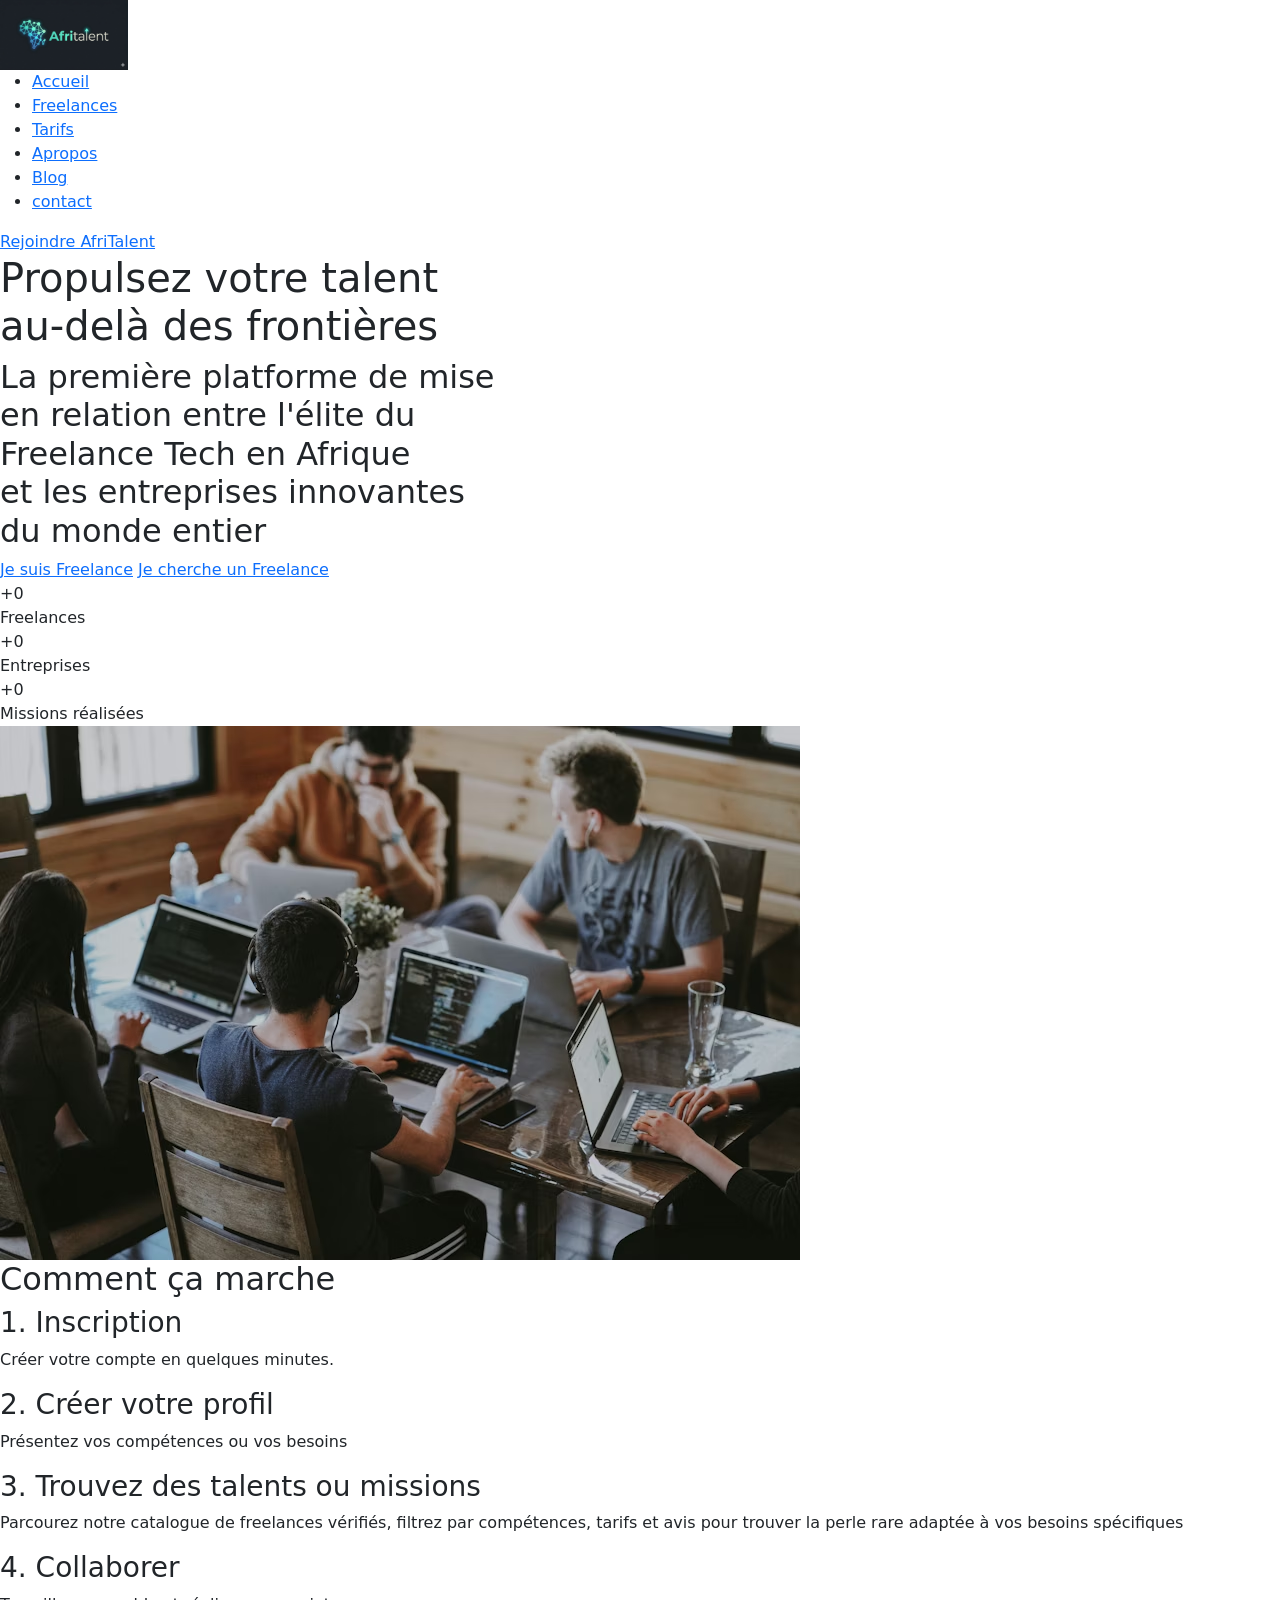
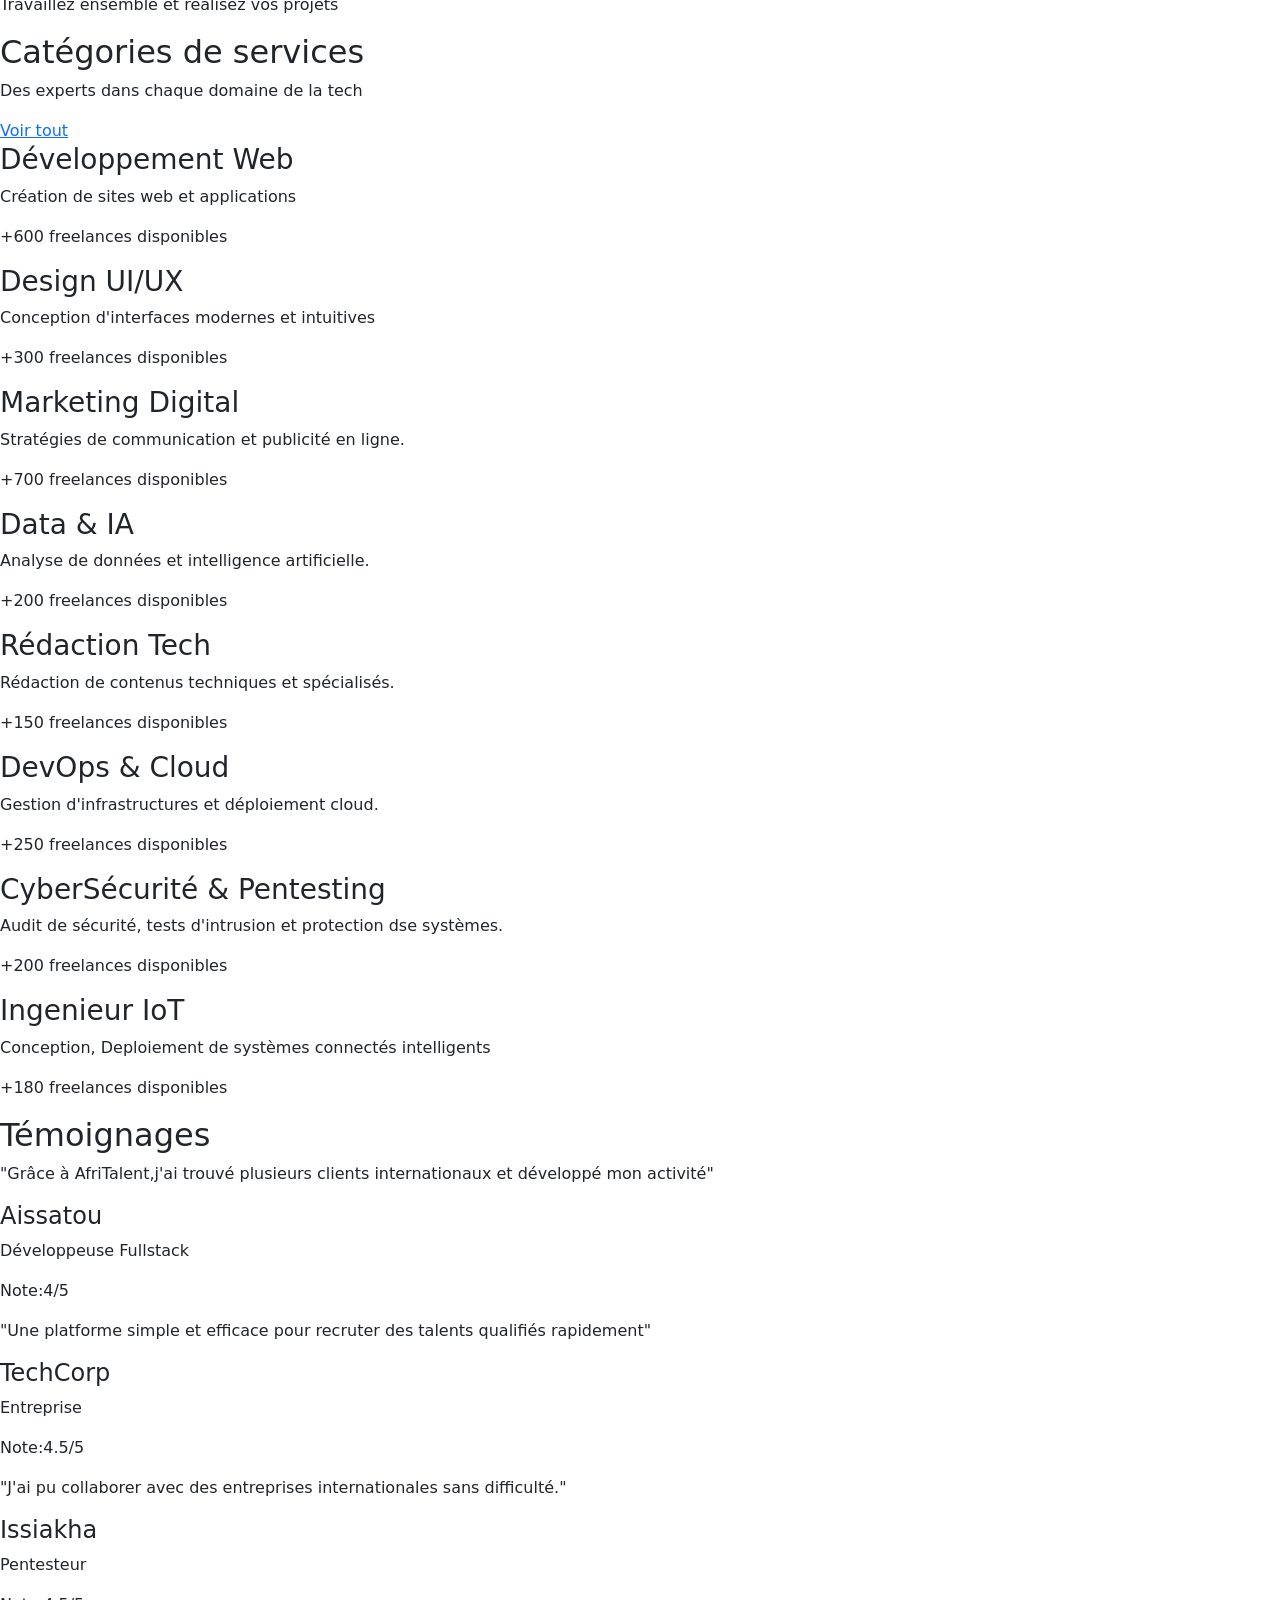
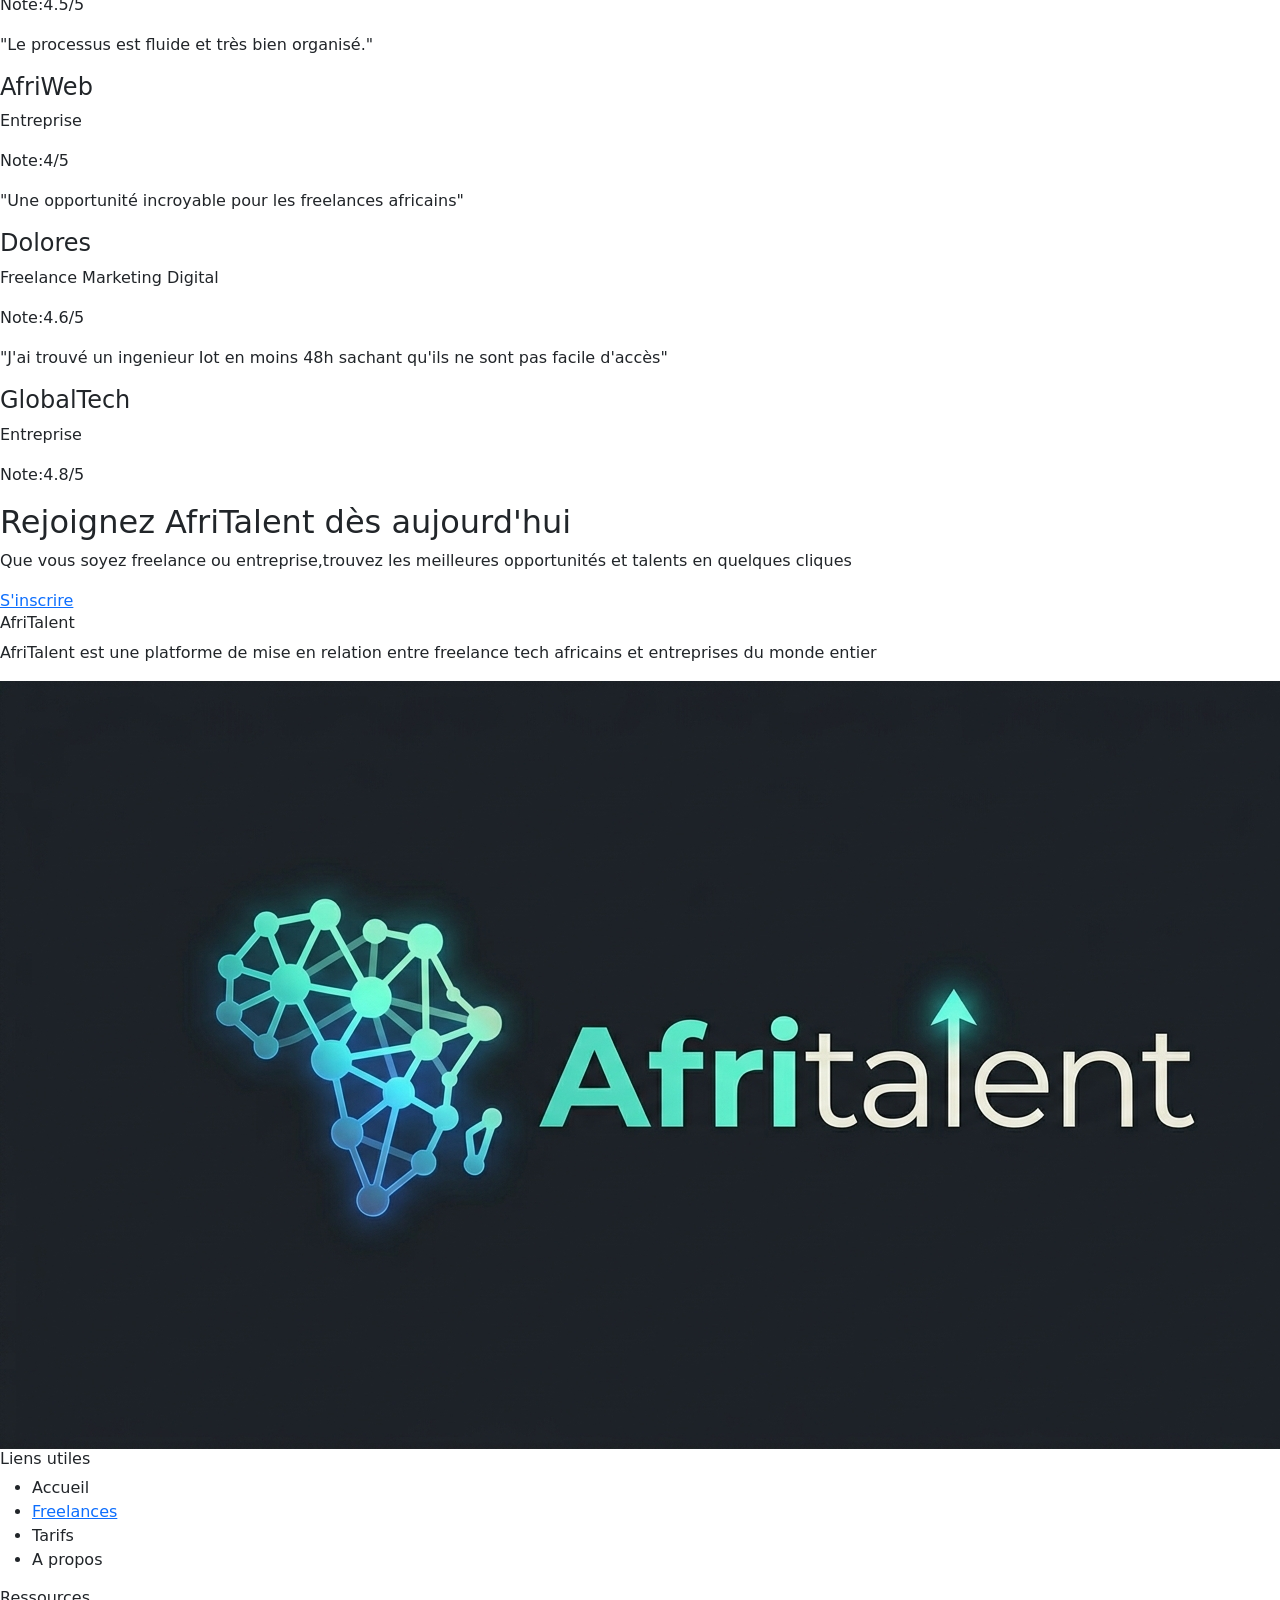
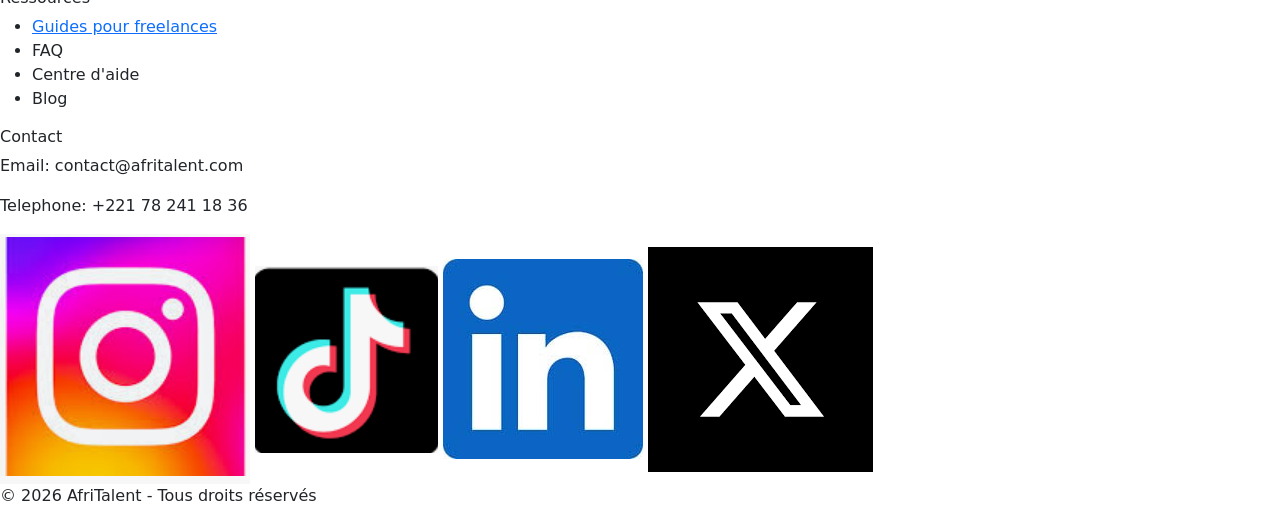
==== index.html @ 616b88ea "Commit 2 - Structure HTML complète des 5 pages avec sections et contenu texte" ====
<!DOCTYPE html>
<html lang="en">
<head>
    <meta charset="UTF-8">
    <meta name="viewport" content="width=device-width, initial-scale=1.0">
    <title>AfriTalent</title>
    <link rel="stylesheet" href="css/style.css">
    <link href="https://cdn.jsdelivr.net/npm/bootstrap@5.3.8/dist/css/bootstrap.min.css" rel="stylesheet" integrity="sha384-sRIl4kxILFvY47J16cr9ZwB07vP4J8+LH7qKQnuqkuIAvNWLzeN8tE5YBujZqJLB" crossorigin="anonymous">
</head>
<body>
    <header>
        <nav>
            <div>
                <img src="images/AfriTalent.png" alt="AfriTalent" height="70">
                <div>
                <ul>
                    <li>
                        <a href="index.html">Accueil</a>
                    </li>
                    <li>
                        <a href="freelances.html">Freelances</a>
                    </li>
                    <li>
                        <a href="tarifs.html">Tarifs</a>
                    </li>
                     <li >
                        <a href="about.html">Apropos</a>
                    </li>
                    <li>
                        <a href="#Blog">Blog</a>
                    </li>
                    <li>
                        <a href="contact.html">contact</a>
                    </li>
                </ul>
                <a href="#">Rejoindre AfriTalent</a>
                </div>
            </div>
        </nav>
    </header>
    <main>
        <section id="hero">
            <div>
                <h1>
                    <span>Propulsez votre talent<br>au-delà des frontières </span>
                </h1>
                <h2>
                    La première platforme de mise<br>en relation entre l'élite du<br>Freelance Tech en Afrique <br>et les entreprises innovantes <br>du monde entier
                </h2>
                <div>
                    <a href="#">Je suis Freelance</a>
                    <a href="#">Je cherche un Freelance</a>
                </div>
                <div>
                    <div>
                        +<span>0</span>
                        <div>Freelances</div>
                    </div>
                    <div>
                        +<span>0</span>
                        <div>Entreprises</div>
                    </div>
                    <div>
                        +<span>0</span>
                        <div>Missions réalisées</div>
                    </div>
                </div>
                <div>
                    <img src="images/imageacceuil.avif" alt="imageacceuil">
                </div>
                    
            </div>
        </section>
        <section>
            <h2>Comment ça marche</h2>
            <article>
                <h3>1. Inscription</h3>
                <p>Créer votre compte en quelques minutes.</p>
            </article>
            <article>
                <h3>2. Créer votre profil</h3>
                <p>Présentez vos compétences ou vos besoins</p>
            </article>
            <article>
                <h3>3. Trouvez des talents ou missions</h3>
                <p>Parcourez notre catalogue de freelances vérifiés, filtrez par compétences, tarifs et avis pour trouver la perle rare adaptée à vos besoins spécifiques</p>
            </article>
            <article>
                <h3>4. Collaborer</h3>
                <p>Travaillez ensemble et réalisez vos projets</p>
            </article>
            
        </section>
        <section>
            <div>
                <h2>Catégories de services</h2>
                <p>Des experts dans chaque domaine de la tech</p>
            </div>
            <a href="freelances.html">Voir tout</a>
            <article>
                <h3>Développement Web</h3>
                <p>Création de sites web et applications</p>
                <p>+600 freelances disponibles</p>
            </article>
            <article>
                <h3>Design UI/UX</h3>
                <p>Conception d'interfaces modernes et intuitives </p>
                <p>+300 freelances disponibles</p>
            </article>
            <article>
                <h3>Marketing Digital</h3>
                <p>Stratégies de communication et publicité en ligne.</p>
                <p>+700 freelances disponibles</p>
            </article>
            <article>
                <h3>Data & IA</h3>
                <p>Analyse de données et intelligence artificielle.</p>
                <p>+200 freelances disponibles</p>
            </article>
            <article>
                <h3>Rédaction Tech</h3>
                <p>Rédaction de contenus techniques et spécialisés.</p>
                <p>+150 freelances disponibles</p>
            </article>
            <article>
                <h3>DevOps & Cloud</h3>
                <p>Gestion d'infrastructures et déploiement cloud.</p>
                <p>+250 freelances disponibles</p>
            </article>
            <article>
                <h3>CyberSécurité & Pentesting</h3>
                <p>Audit de sécurité, tests d'intrusion et protection dse systèmes.</p>
                <p>+200 freelances disponibles</p>
            </article>
            <article>
                <h3>Ingenieur IoT</h3>
                <p>Conception, Deploiement de systèmes connectés intelligents</p>
                <p>+180 freelances disponibles</p>
            </article>
            
        </section>
        <section>
            <h2>Témoignages</h2>
            <article>
                <p>"Grâce à AfriTalent,j'ai trouvé plusieurs clients internationaux et développé mon activité"</p>
                <h4>Aissatou</h4>
                <p>Développeuse Fullstack</p>
                <p>Note:4/5</p>
            </article>
            <article>
                <p>"Une platforme simple et efficace pour recruter des talents qualifiés rapidement"</p>
                <h4>TechCorp</h4>
                <p>Entreprise</p>
                <p>Note:4.5/5</p>
            </article>
            <article>
                <p>"J'ai pu collaborer avec des entreprises internationales sans difficulté."</p>
                <h4>Issiakha</h4>
                <p>Pentesteur</p>
                <p>Note:4.5/5</p>
            </article>
            <article>
                <p>"Le processus est fluide et très bien organisé."</p>
                <h4>AfriWeb</h4>
                <p>Entreprise</p>
                <p>Note:4/5</p>
            </article>
            <article>
                <p>"Une opportunité incroyable pour les freelances africains"</p>
                <h4>Dolores</h4>
                <p>Freelance Marketing Digital</p>
                <p>Note:4.6/5</p>
            </article>
            <article>
                <p>"J'ai trouvé un ingenieur Iot en moins 48h sachant qu'ils ne sont pas facile d'accès"</p>
                <h4>GlobalTech</h4>
                <p>Entreprise</p>
                <p>Note:4.8/5</p>
            </article>
            
        </section>
        <section>
            <h2>Rejoignez AfriTalent dès aujourd'hui</h2>
            <p>Que vous soyez freelance ou entreprise,trouvez les meilleures opportunités et talents en quelques cliques</p>
            <a href="#">S'inscrire</a>
            
        </section>


    </main>
    <footer>
        <div>
            <h6>AfriTalent</h6>
            <p>AfriTalent est une platforme de mise en relation entre freelance tech africains et entreprises du monde entier</p>
            <img src="images/AfriTalent.png" alt="AfriTalent">
        </div>
        <div>
            <h6>Liens utiles</h6>
            <ul>
                <li><a href="index.html"></a>Accueil</li>
                <li><a href="freelances.html">Freelances</a></li>
                <li><a href="tarifs.html"></a>Tarifs</li>
                <li><a href="about.html"></a>A propos</li>
            </ul>
        </div>
        <div>
            <h6>Ressources</h6>
            <ul>
                <li><a href="#">Guides pour freelances</a></li>
                <li><a href="#"></a>FAQ</li>
                <li><a href="#"></a>Centre d'aide</li>
                <li><a href="#"></a>Blog</li>
            </ul>
        </div>
        <div>
            <h6>Contact</h6>
            <p>Email: contact@afritalent.com</p>
            <p>Telephone: +221 78 241 18 36</p>
            <div>
                <a href="https://www.instagram.com/sophiaa_tmr" target="_blank"><img src="images/Instagram.png" alt="Instagram"></a>
                <a href="https://www.tiktok.com/@sophiaa_tmr" target="_blank"><img src="images/tiktok.png" alt="TikTok"></a>
                <a href="https://www.linkedin.com/in/Oumoul Khaïri Timéra" target="_blank"><img src="images/linkedin.jpg" alt="linkedin"></a>
                <a href="https://x/com/sophiaa_tmr" target="_blank"><img src="images/X.png" alt="X"></a>
            </div>
        </div>
        <div>
            <p>© 2026 AfriTalent - Tous droits réservés</p>
        </div>


    </footer>
    <script src="https://cdn.jsdelivr.net/npm/bootstrap@5.3.2/dist/js/bootstrap.bundle.min.js"></script>
    <script src="js/main.js"></script>
</body>
</html>
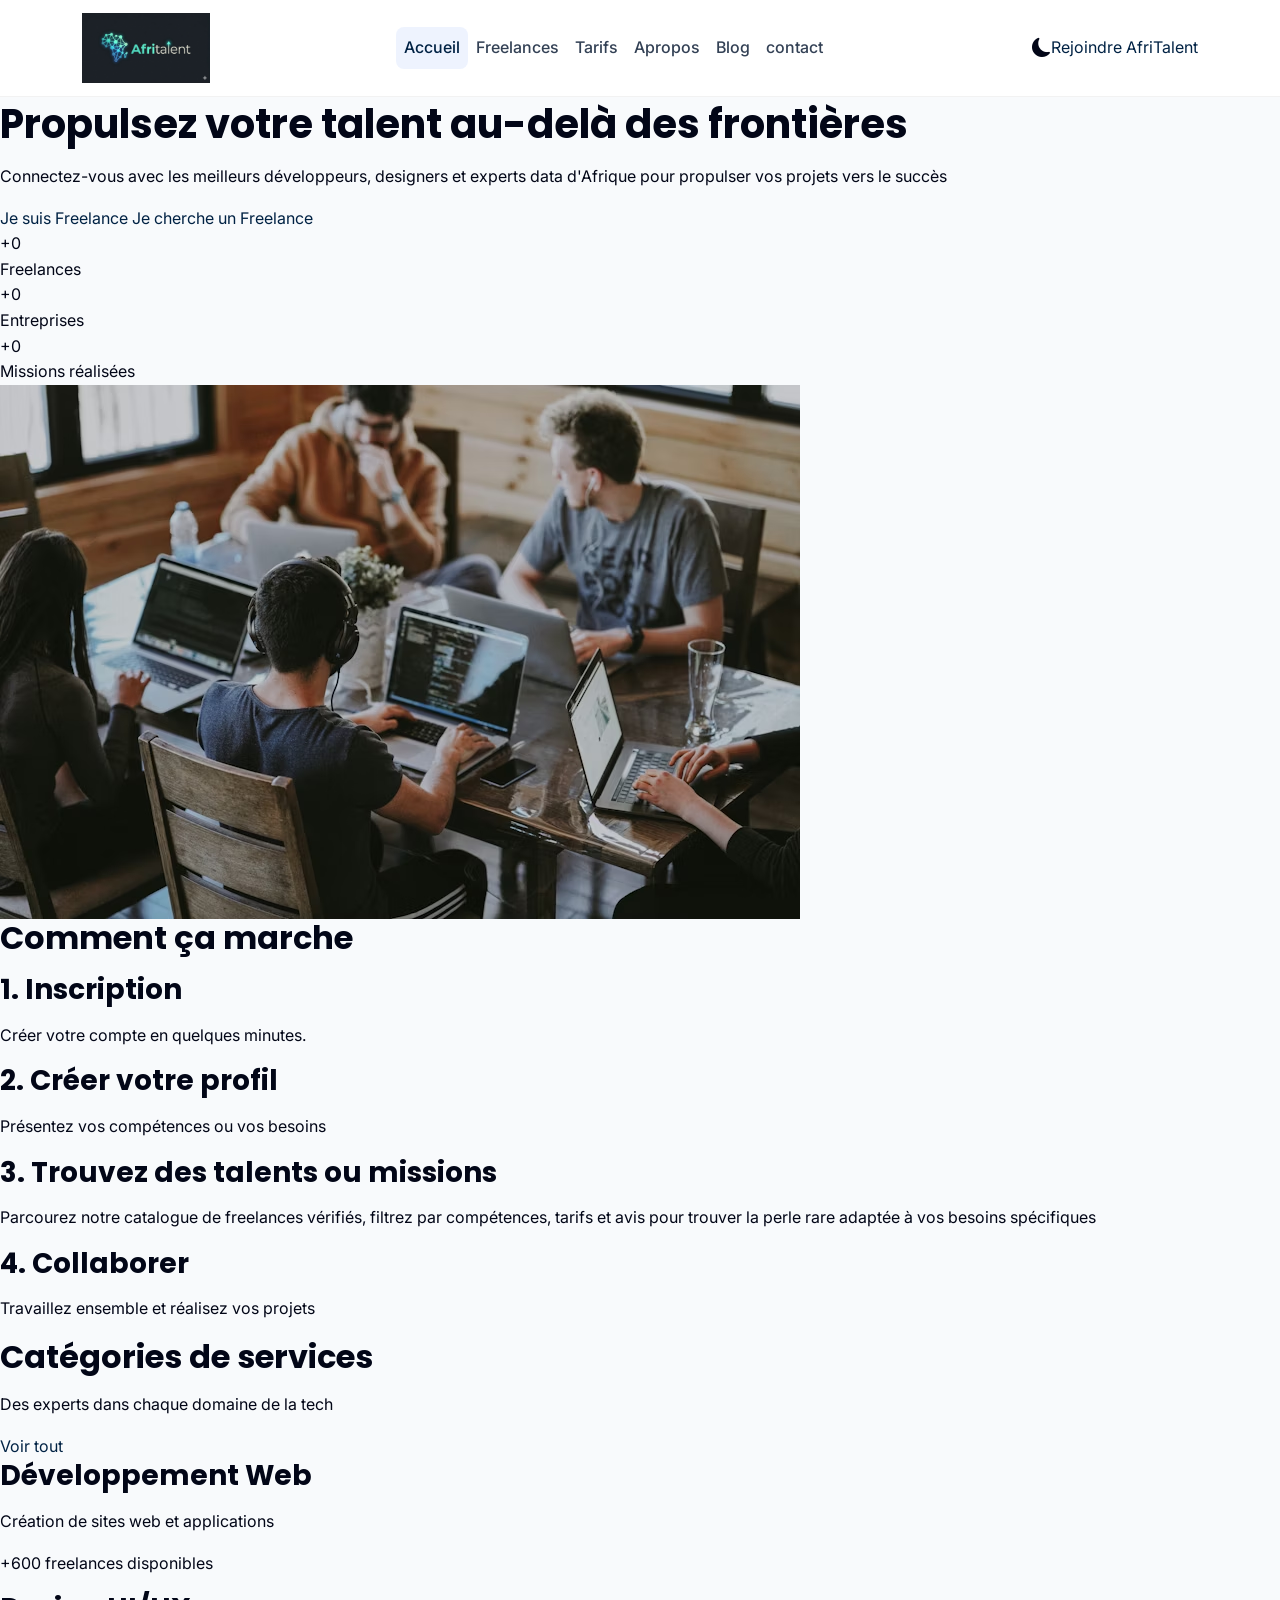
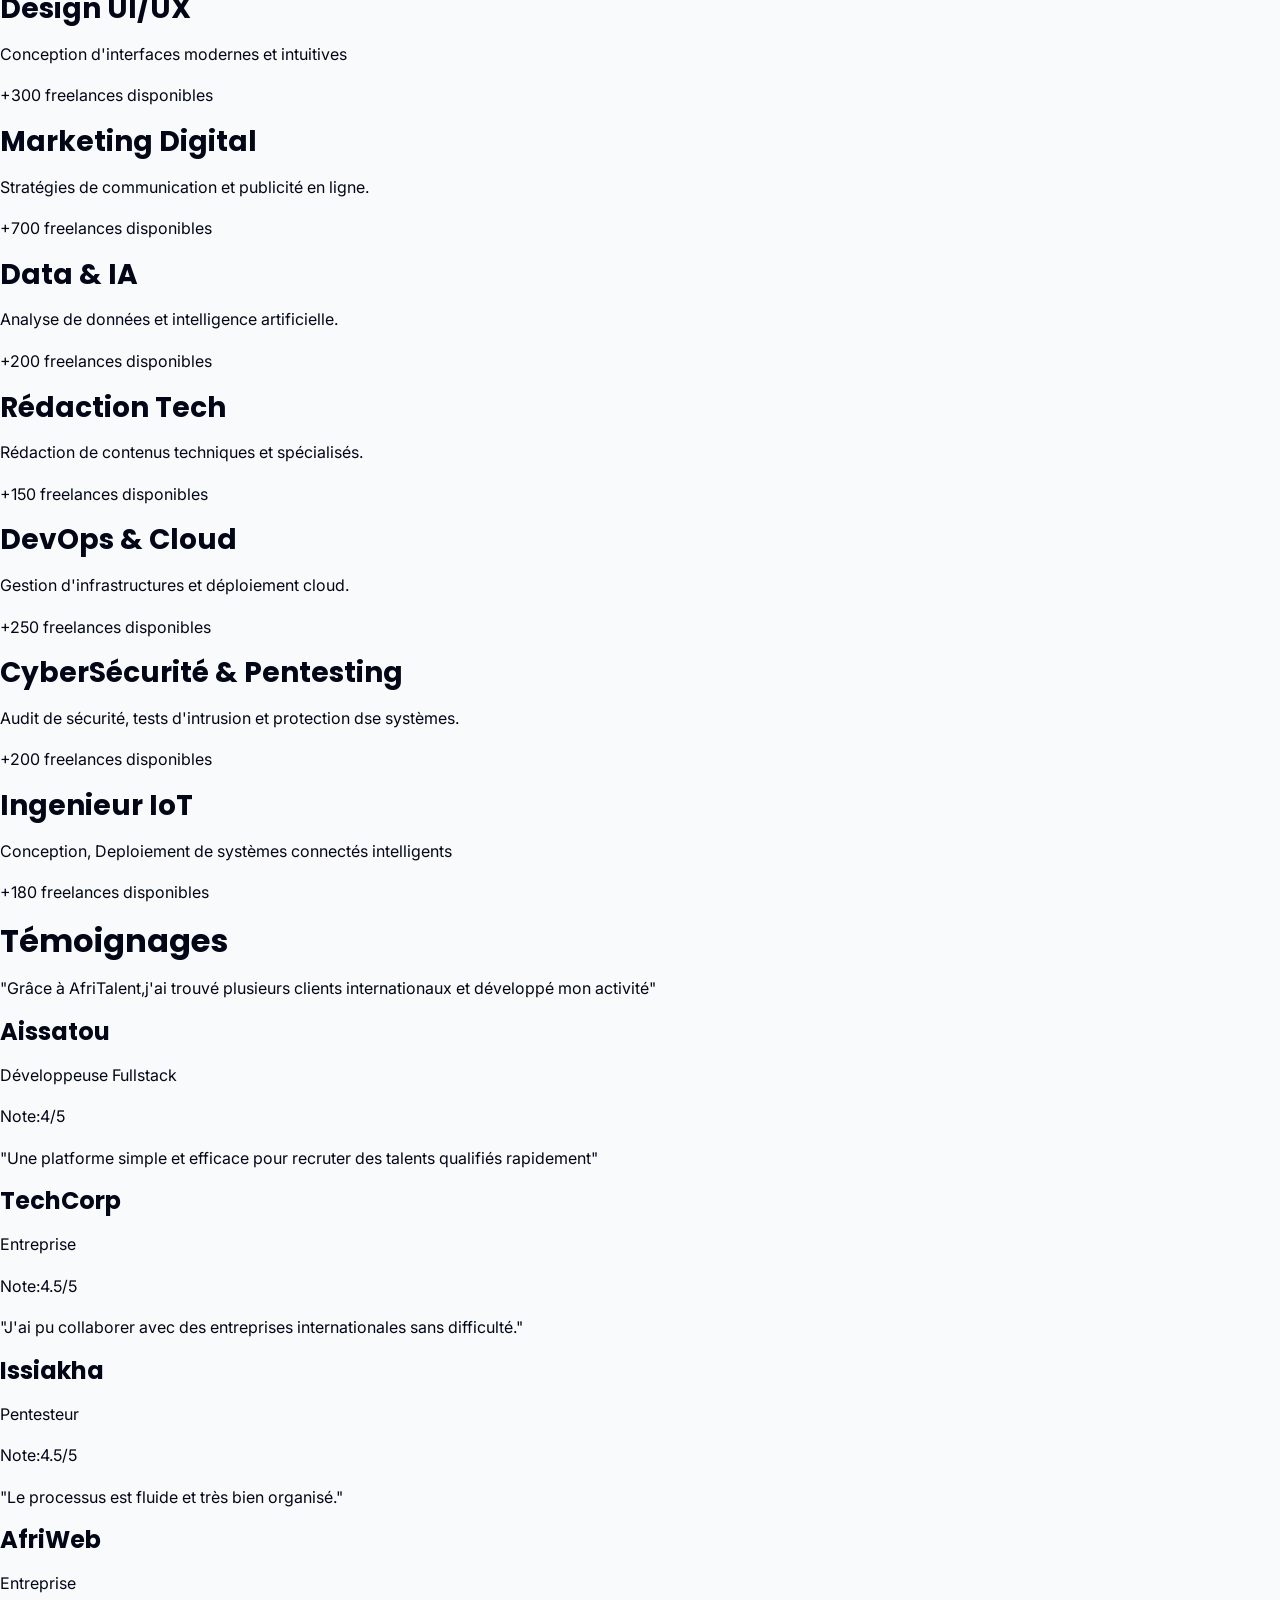
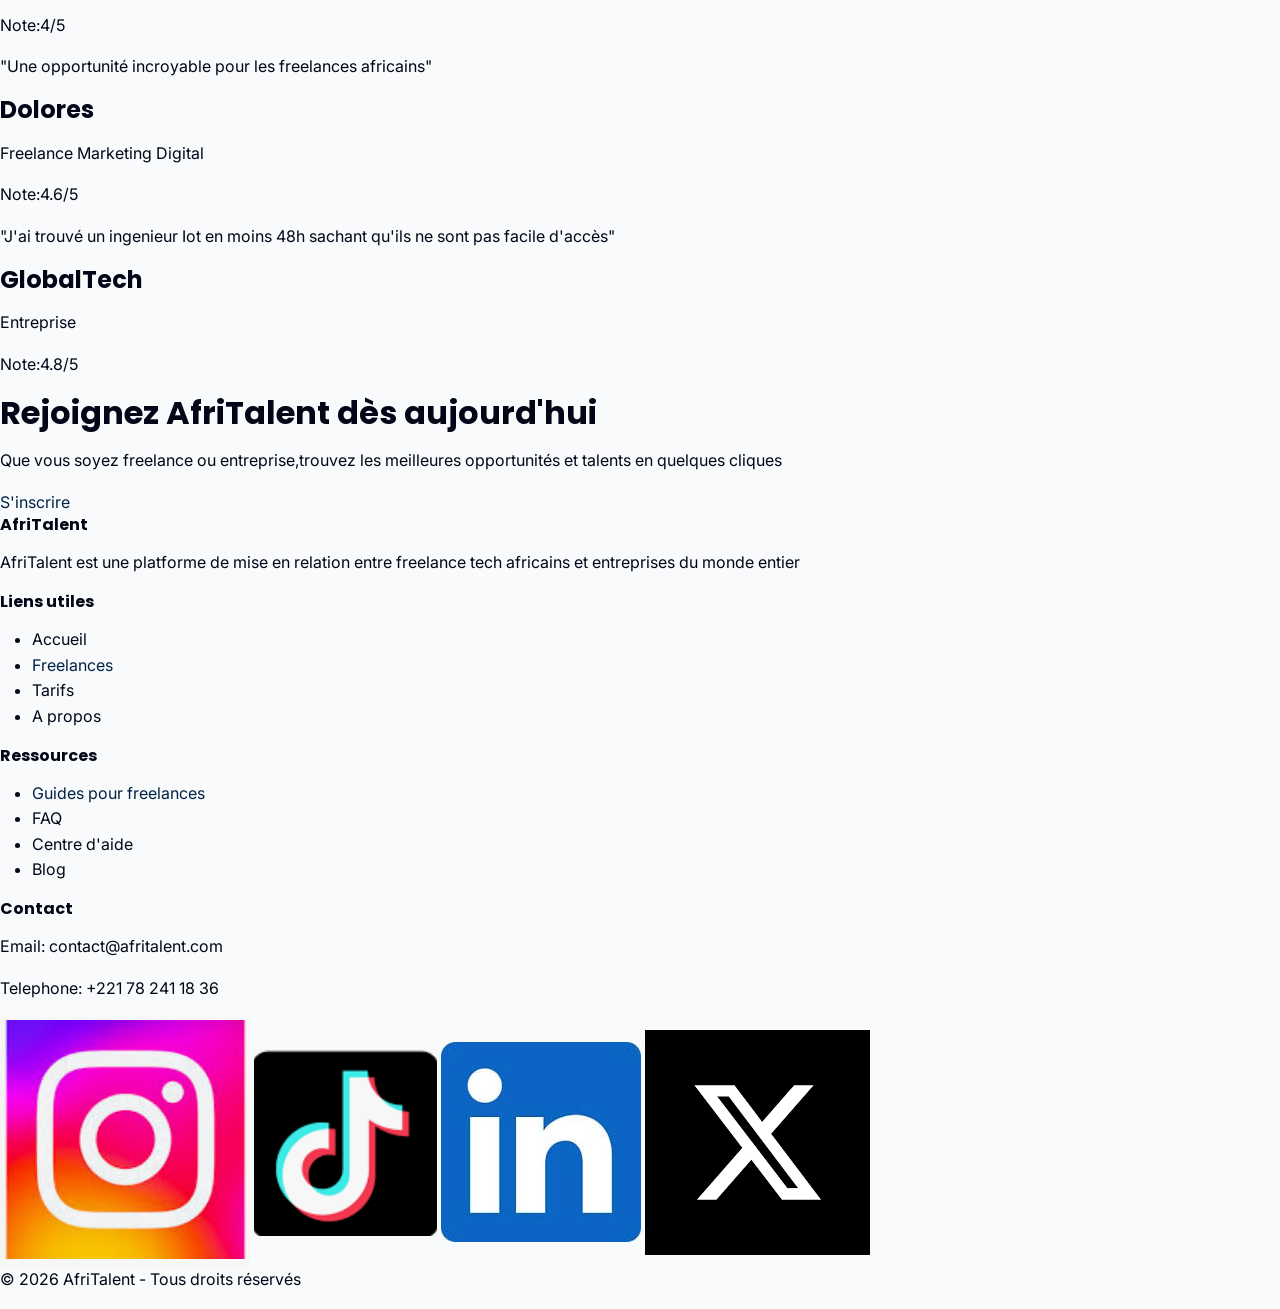
==== commit 029c995b: "CSS : variables, typographie, layout général et styles de base" ====
--- a/index.html
+++ b/index.html
@@ -6,47 +6,55 @@
     <title>AfriTalent</title>
     <link rel="stylesheet" href="css/style.css">
     <link href="https://cdn.jsdelivr.net/npm/bootstrap@5.3.8/dist/css/bootstrap.min.css" rel="stylesheet" integrity="sha384-sRIl4kxILFvY47J16cr9ZwB07vP4J8+LH7qKQnuqkuIAvNWLzeN8tE5YBujZqJLB" crossorigin="anonymous">
+    <link rel="stylesheet" href="https://cdn.jsdelivr.net/npm/bootstrap-icons@1.11.1/font/bootstrap-icons.css">
+    <link rel="stylesheet" href="css/style.css">
+    <link rel="stylesheet" href="https://fonts.googleapis.com/css2?family=Inter:wght@400;500;600&family=Poppins:wght@600;700;800&display=swap">
 </head>
 <body>
     <header>
-        <nav>
-            <div>
+        <nav class="navbar navbar-expand-lg fixed-top" aria-label="main-navbar">
+            <div class="container">
                 <img src="images/AfriTalent.png" alt="AfriTalent" height="70">
-                <div>
-                <ul>
-                    <li>
-                        <a href="index.html">Accueil</a>
-                    </li>
-                    <li>
-                        <a href="freelances.html">Freelances</a>
-                    </li>
-                    <li>
-                        <a href="tarifs.html">Tarifs</a>
-                    </li>
-                     <li >
-                        <a href="about.html">Apropos</a>
-                    </li>
-                    <li>
-                        <a href="#Blog">Blog</a>
-                    </li>
-                    <li>
-                        <a href="contact.html">contact</a>
+                <button class="navbar-toggler border-0 shadow-none" type="button" data-bs-toggle="collapse" data-bs-target="#navbarContent" aria-controls="navbarContent" aria-expanded="false" aria-label="Toggle navigation">
+                    <span class="navbar-toggler-icon"></span>
+                </button>
+             <div class="collapse navbar-collapse" id="navbarContent">
+                <ul class="navbar-nav mx-auto mb-2 mb-lg-0">
+                    <li class="nav-item">
+                        <a class="nav-link active" aria-current="page" href="index.html">Accueil</a>
+                    </li>
+                    <li class="nav-item">
+                        <a class="nav-link" href="freelances.html">Freelances</a>
+                    </li>
+                    <li class="nav-item">
+                        <a class="nav-link" href="tarifs.html">Tarifs</a>
+                    </li>
+                     <li class="nav-item">
+                        <a class="nav-link" href="about.html">Apropos</a>
+                    </li>
+                    <li class="nav-item">
+                        <a class="nav-link" href="#Blog">Blog</a>
+                    </li>
+                    <li class="nav-item">
+                        <a class="nav-link" href="contact.html">contact</a>
                     </li>
                 </ul>
-                <a href="#">Rejoindre AfriTalent</a>
-                </div>
+                <div class="d-flex align-items-center gap-3">
+                    <button id="theme-toggle" aria-label="Activer le mode sombre">
+                        <i class="bi bi-moon-fill"></i>
+                    </button>
+                </div>
+                <a href="#" class="btn-custom btn-primary-custom">Rejoindre AfriTalent</a>
+             </div>
             </div>
         </nav>
     </header>
     <main>
-        <section id="hero">
+        <section>
             <div>
-                <h1>
-                    <span>Propulsez votre talent<br>au-delà des frontières </span>
-                </h1>
-                <h2>
-                    La première platforme de mise<br>en relation entre l'élite du<br>Freelance Tech en Afrique <br>et les entreprises innovantes <br>du monde entier
-                </h2>
+                <div></div>
+                <h1>Propulsez votre talent <span>au-delà des frontières</span></h1>
+                <p>Connectez-vous avec les meilleurs développeurs, designers et experts data d'Afrique pour propulser vos projets vers le succès </p>
                 <div>
                     <a href="#">Je suis Freelance</a>
                     <a href="#">Je cherche un Freelance</a>
@@ -192,7 +200,7 @@
         <div>
             <h6>AfriTalent</h6>
             <p>AfriTalent est une platforme de mise en relation entre freelance tech africains et entreprises du monde entier</p>
-            <img src="images/AfriTalent.png" alt="AfriTalent">
+            <!-- <img src="images/AfriTalent.png" alt="AfriTalent"> -->
         </div>
         <div>
             <h6>Liens utiles</h6>
--- a/css/style.css
+++ b/css/style.css
@@ -0,0 +1,141 @@
+:root {
+    /* Couleurs*/
+    --primary: #002244;
+    --secondary: #0f172a;
+    --accent: #06b6d4;
+    --light: #f8fafc;
+    --dark: #020617;
+    --text-main: #334155; 
+    --text-muted: #64748b; 
+
+
+    /*Fonts*/
+    --font-heading: 'Poppins', sans-serif;
+    --font-body: 'Inter', sans-serif;
+    
+    --radius: 16px;
+    --radius-sm: 8px;
+    --transition: all 0.3s ease;
+    --shadow-sm: 0 4px 6px -1px rgba(0, 0, 0, 0.1), 0 2px 4px -1px rgba(0, 0, 0, 0.06);
+    --shadow-md: 0 10px 15px -3px rgba(0, 0, 0, 0.1), 0 4px 6px -2px rgba(0, 0, 0, 0.05);
+    --shadow-lg: 0 20px 25px -5px rgba(0, 0, 0, 0.1), 0 10px 10px -5px rgba(0, 0, 0, 0.04);
+    --shadow-hover: 0 25px 50px -12px rgba(37, 99, 235, 0.25);
+}
+
+/*Reset et style de base*/
+*, *::before, *::after {
+    box-sizing: border-box;
+    margin: 0;
+    padding: 0;
+}
+body {
+    font-family: var(--font-body);
+    margin-top: 100px;
+    background-color: var(--light);
+    color: var(--dark);
+    line-height: 1.6;
+    overflow-x:  hidden;  /*Pour eviter les debordements horizontaux*/
+}
+html { 
+    scroll-behavior: smooth;
+}
+h1, h2, h3, h4, h5, h6 {
+    font-family: var(--font-heading);
+    color: var(--dark);
+    font-weight: 700;
+    line-height: 1.2;
+    margin-bottom: 1rem;
+}
+a {
+    color: var(--primary);
+    text-decoration: none;
+    transition: var(--transition);
+}
+a:hover {
+    color: var(--accent);
+}
+/*Navbar*/
+.navbar {
+  background: rgba(255,255,255,0.95);
+  backdrop-filter: blur(12px);
+  transition: var(--transition);
+  padding: 0.8rem 0;
+  border-bottom: 1px solid rgba(0,0,0,0.05);
+}
+.navbar.scrolled {
+  padding: 0.4rem 0;
+  box-shadow: 0 2px 20px rgba(0,0,0,0.1);
+}
+.navbar-brand {
+  font-family: var(--font-heading);
+  font-weight: 800;
+  font-size: 1.5rem;
+  color: var(--primary);
+}
+.navbar .nav-link {
+  font-weight: 500;
+  color: var(--text-main);
+  padding: 0.5rem 1rem;
+  border-radius: var(--radius-sm);
+  transition: var(--transition);
+}
+.navbar .nav-link:hover,
+.navbar .nav-link.active {
+  color: var(--primary);
+  background: rgba(37, 99, 235, 0.08);
+}
+/* Theme toggle */
+#theme-toggle {
+background: transparent;
+border: none;
+color: var(--dark);
+font-size: 1.2rem;
+cursor: pointer;
+transition: var(--transition);
+margin-left: 1rem;
+}
+#theme-toggle:hover {
+color: var(--primary);
+}
+/*footer*/
+.footer {
+background-color: var(--secondary);
+color: #e2e8f0;
+padding: 5rem 0 2rem 0;
+}
+.footer-heading {
+color: white;
+font-family: var(--font-heading);
+margin-bottom: 1.5rem;
+font-size: 1.25rem;
+}
+.footer-links {
+list-style: none;
+padding: 0;
+}
+.footer-links li {
+margin-bottom: 0.75rem;
+}
+.footer-links a {
+color: #94a3b8;
+transition: var(--transition);
+}
+.footer-links a:hover {
+color: var(--accent);
+padding-left: 5px;
+}
+.footer-bottom {
+border-top: 1px solid rgba(255, 255, 255, 0.1);
+margin-top: 4rem;
+padding-top: 2rem;
+text-align: center;
+color: #64748b;
+font-size: 0.875rem;
+}
+
+
+
+
+
+
+
--- a/css/style.css
+++ b/css/style.css
@@ -0,0 +1,141 @@
+:root {
+    /* Couleurs*/
+    --primary: #002244;
+    --secondary: #0f172a;
+    --accent: #06b6d4;
+    --light: #f8fafc;
+    --dark: #020617;
+    --text-main: #334155; 
+    --text-muted: #64748b; 
+
+
+    /*Fonts*/
+    --font-heading: 'Poppins', sans-serif;
+    --font-body: 'Inter', sans-serif;
+    
+    --radius: 16px;
+    --radius-sm: 8px;
+    --transition: all 0.3s ease;
+    --shadow-sm: 0 4px 6px -1px rgba(0, 0, 0, 0.1), 0 2px 4px -1px rgba(0, 0, 0, 0.06);
+    --shadow-md: 0 10px 15px -3px rgba(0, 0, 0, 0.1), 0 4px 6px -2px rgba(0, 0, 0, 0.05);
+    --shadow-lg: 0 20px 25px -5px rgba(0, 0, 0, 0.1), 0 10px 10px -5px rgba(0, 0, 0, 0.04);
+    --shadow-hover: 0 25px 50px -12px rgba(37, 99, 235, 0.25);
+}
+
+/*Reset et style de base*/
+*, *::before, *::after {
+    box-sizing: border-box;
+    margin: 0;
+    padding: 0;
+}
+body {
+    font-family: var(--font-body);
+    margin-top: 100px;
+    background-color: var(--light);
+    color: var(--dark);
+    line-height: 1.6;
+    overflow-x:  hidden;  /*Pour eviter les debordements horizontaux*/
+}
+html { 
+    scroll-behavior: smooth;
+}
+h1, h2, h3, h4, h5, h6 {
+    font-family: var(--font-heading);
+    color: var(--dark);
+    font-weight: 700;
+    line-height: 1.2;
+    margin-bottom: 1rem;
+}
+a {
+    color: var(--primary);
+    text-decoration: none;
+    transition: var(--transition);
+}
+a:hover {
+    color: var(--accent);
+}
+/*Navbar*/
+.navbar {
+  background: rgba(255,255,255,0.95);
+  backdrop-filter: blur(12px);
+  transition: var(--transition);
+  padding: 0.8rem 0;
+  border-bottom: 1px solid rgba(0,0,0,0.05);
+}
+.navbar.scrolled {
+  padding: 0.4rem 0;
+  box-shadow: 0 2px 20px rgba(0,0,0,0.1);
+}
+.navbar-brand {
+  font-family: var(--font-heading);
+  font-weight: 800;
+  font-size: 1.5rem;
+  color: var(--primary);
+}
+.navbar .nav-link {
+  font-weight: 500;
+  color: var(--text-main);
+  padding: 0.5rem 1rem;
+  border-radius: var(--radius-sm);
+  transition: var(--transition);
+}
+.navbar .nav-link:hover,
+.navbar .nav-link.active {
+  color: var(--primary);
+  background: rgba(37, 99, 235, 0.08);
+}
+/* Theme toggle */
+#theme-toggle {
+background: transparent;
+border: none;
+color: var(--dark);
+font-size: 1.2rem;
+cursor: pointer;
+transition: var(--transition);
+margin-left: 1rem;
+}
+#theme-toggle:hover {
+color: var(--primary);
+}
+/*footer*/
+.footer {
+background-color: var(--secondary);
+color: #e2e8f0;
+padding: 5rem 0 2rem 0;
+}
+.footer-heading {
+color: white;
+font-family: var(--font-heading);
+margin-bottom: 1.5rem;
+font-size: 1.25rem;
+}
+.footer-links {
+list-style: none;
+padding: 0;
+}
+.footer-links li {
+margin-bottom: 0.75rem;
+}
+.footer-links a {
+color: #94a3b8;
+transition: var(--transition);
+}
+.footer-links a:hover {
+color: var(--accent);
+padding-left: 5px;
+}
+.footer-bottom {
+border-top: 1px solid rgba(255, 255, 255, 0.1);
+margin-top: 4rem;
+padding-top: 2rem;
+text-align: center;
+color: #64748b;
+font-size: 0.875rem;
+}
+
+
+
+
+
+
+
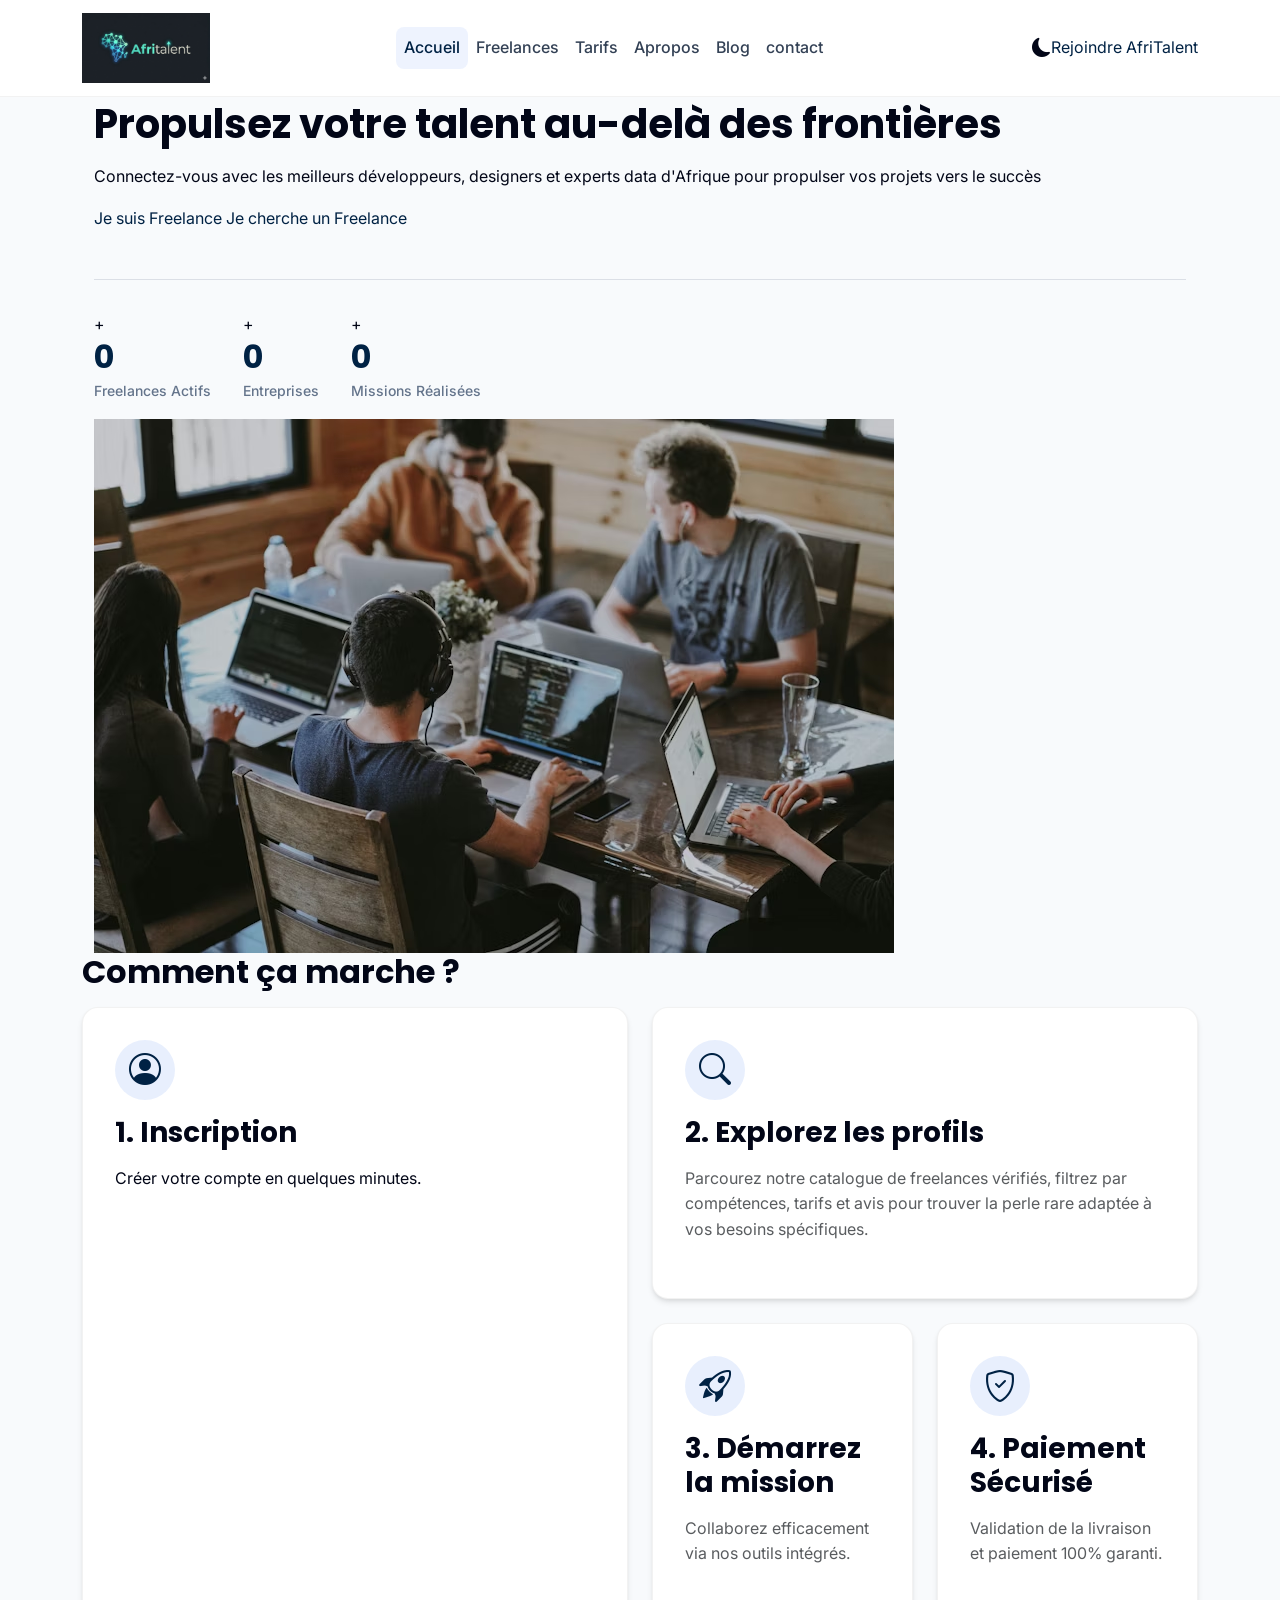
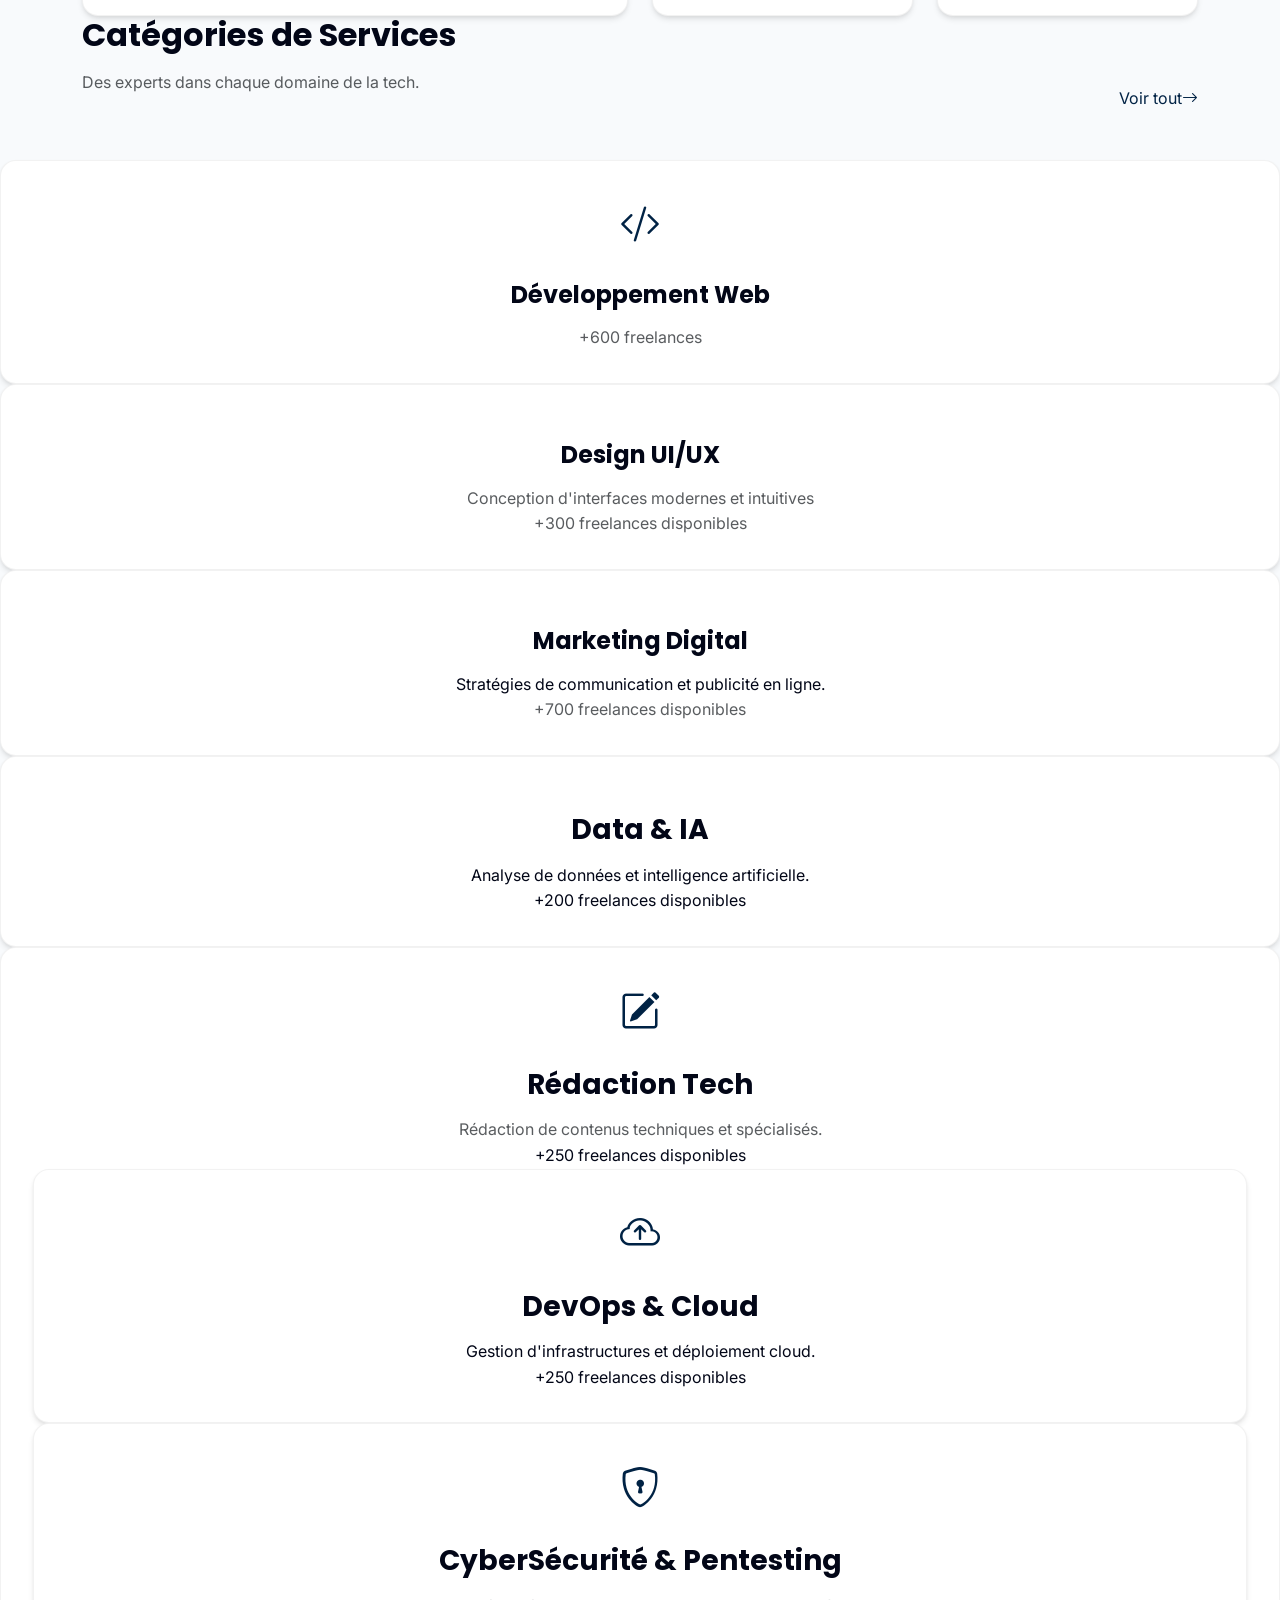
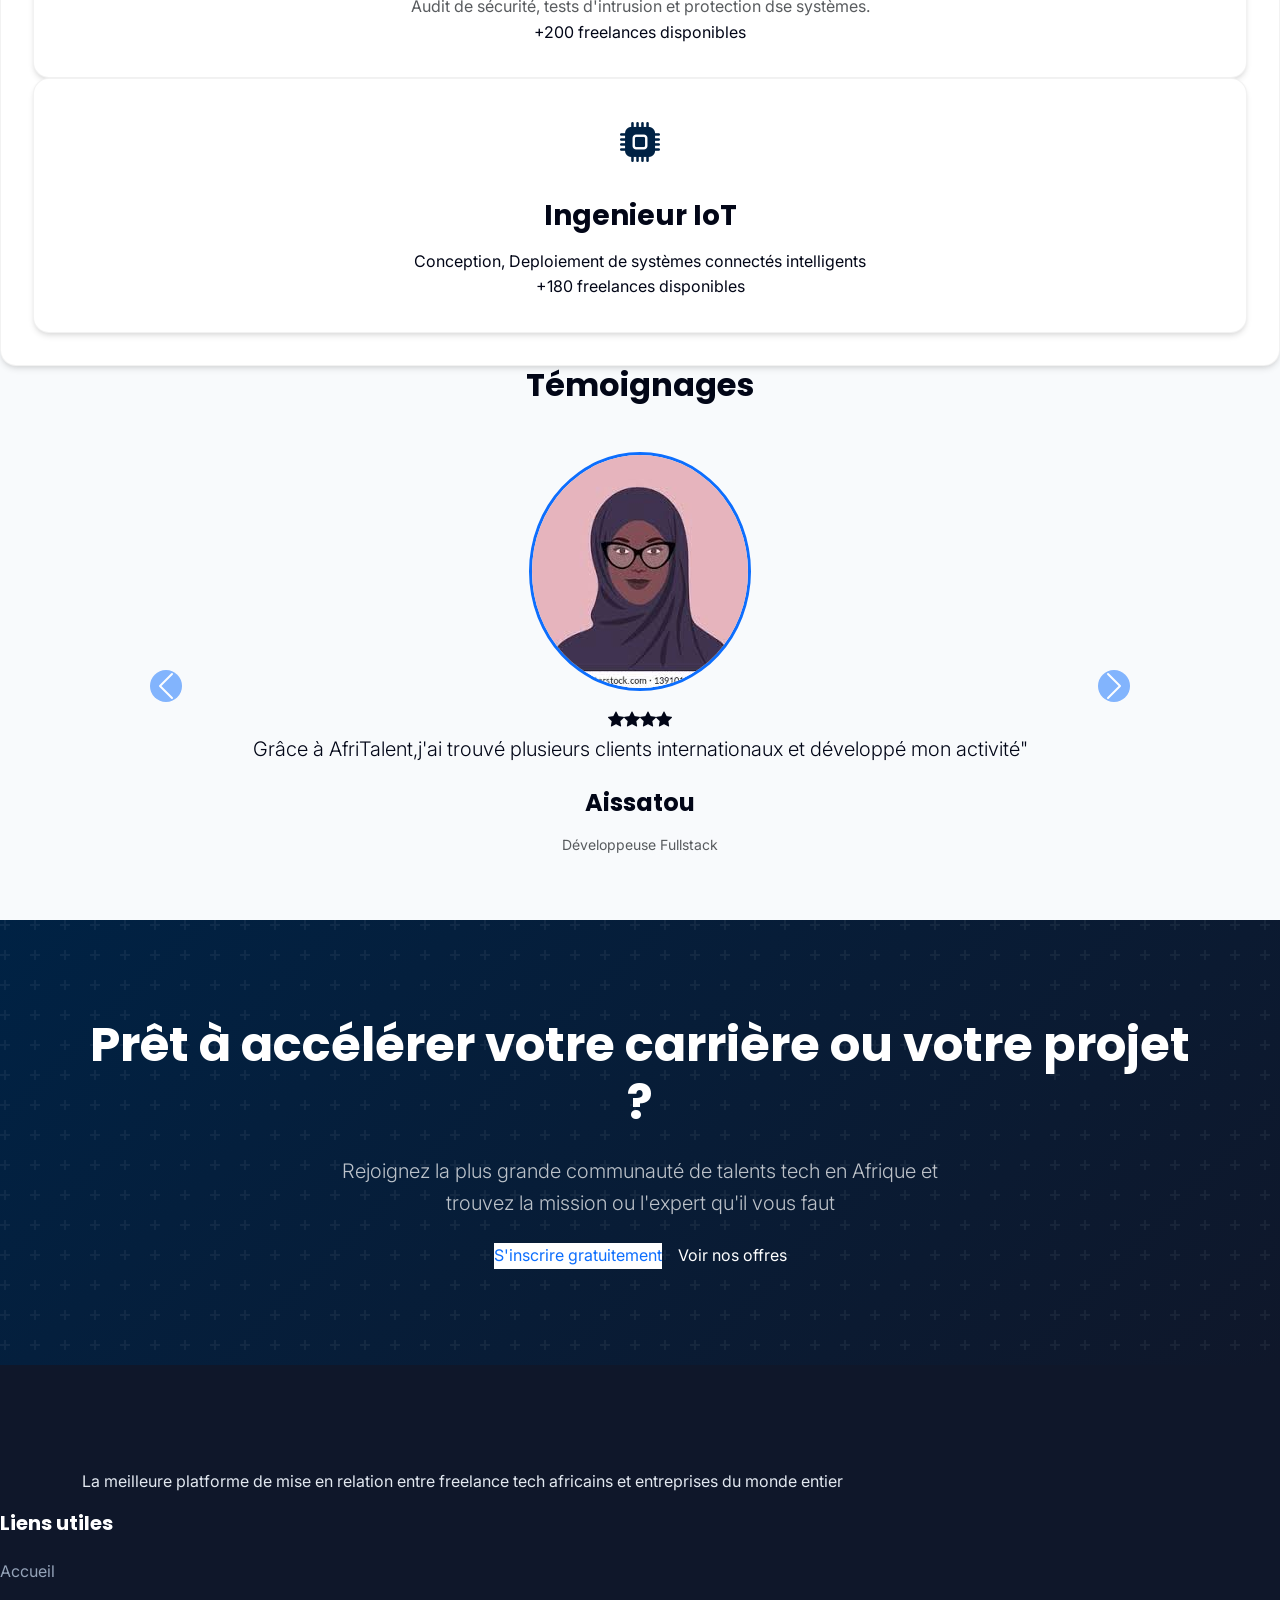
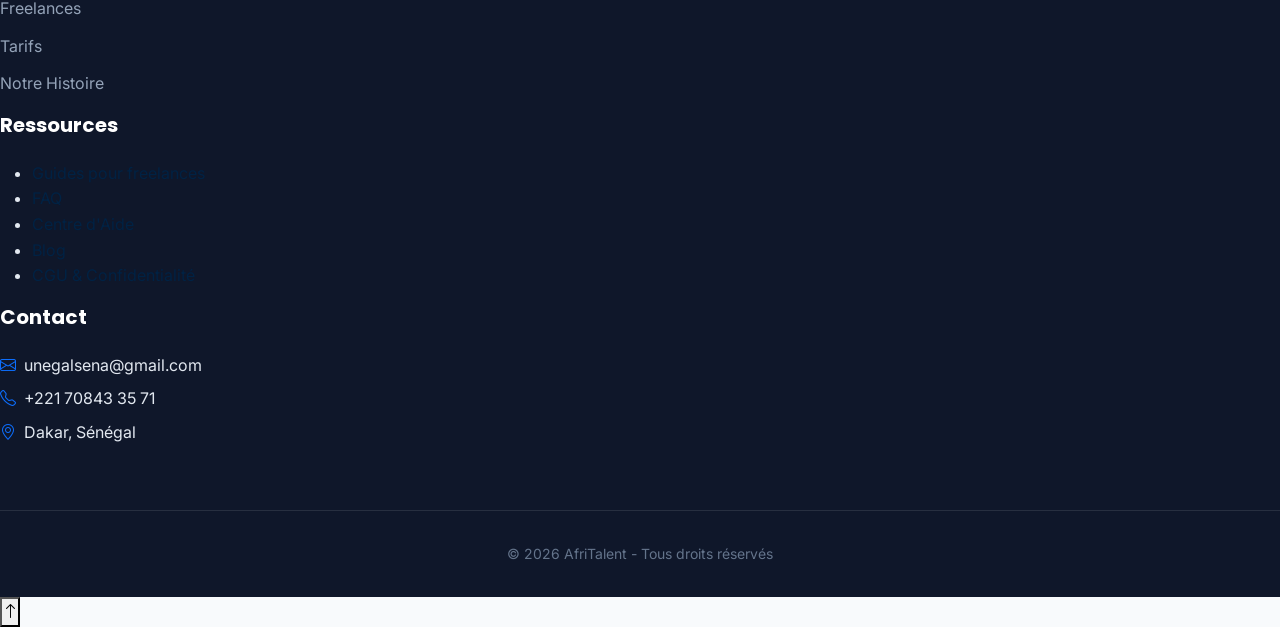
==== commit d39d2e29: "CSS : Bento Grid, sections hero et catégories, effets hover" ====
--- a/index.html
+++ b/index.html
@@ -12,10 +12,10 @@
 </head>
 <body>
     <header>
-        <nav class="navbar navbar-expand-lg fixed-top" aria-label="main-navbar">
+        <nav class="navbar navbar-expand fixed-top" aria-label="main-navbar">
             <div class="container">
                 <img src="images/AfriTalent.png" alt="AfriTalent" height="70">
-                <button class="navbar-toggler border-0 shadow-none" type="button" data-bs-toggle="collapse" data-bs-target="#navbarContent" aria-controls="navbarContent" aria-expanded="false" aria-label="Toggle navigation">
+                <button class="navbar-toggler d-none shadow-none" type="button" data-bs-toggle="collapse" data-bs-target="#navbarContent" aria-controls="navbarContent" aria-expanded="false" aria-label="Toggle navigation">
                     <span class="navbar-toggler-icon"></span>
                 </button>
              <div class="collapse navbar-collapse" id="navbarContent">
@@ -50,193 +50,293 @@
         </nav>
     </header>
     <main>
-        <section>
-            <div>
-                <div></div>
+        <section class="hero-section container">
+            <div class="container">
+             
                 <h1>Propulsez votre talent <span>au-delà des frontières</span></h1>
                 <p>Connectez-vous avec les meilleurs développeurs, designers et experts data d'Afrique pour propulser vos projets vers le succès </p>
-                <div>
-                    <a href="#">Je suis Freelance</a>
-                    <a href="#">Je cherche un Freelance</a>
-                </div>
-                <div>
+                <div class="hero-buttons">
+                    <a href="tarifs.html" class="btn-custom btn-primary-custom">Je suis Freelance</a>
+                    <a href="freelances.html" class="btn-custom btn-secondary-custom">Je cherche un Freelance</a>
+                </div>
+                <div class="hero-stats">
+                    <div class="stat-item">
+                        +<h3 class="counter" data-target="3000">0</h3>
+                        <p>Freelances Actifs</p>
+                    </div>
+                    <div class="stat-item">
+                        +<h3 class="counter" data-target="900">0</h3>
+                        <p>Entreprises</p>
+                    </div>
+                    <div class="stat-item">
+                        +<h3 class="counter" data-target="15000">0</h3>
+                        <p>Missions Réalisées</p>
+                    </div>
+                </div>
+                <div class="hero-image">
+                    <img src="images/imageacceuil.avif" alt="imageacceuil">
+                </div>
+                  
+            </div>
+        </section>
+        <section class="section-padding bg-light-custom fade-in">
+            <div class="container">
+
+                <h2>Comment ça marche ?</h2>
+             <div class="bento-grid">
+                <!-- Carte 1 -->
+                <div class="bento-item bento-item-1">
+                    <div class="bento-icon">
+                        <i class="bi bi-person-circle"></i>         
+                    </div>
+                    <h3>1. Inscription</h3>
+                    <p class="texted-muted mt-3">Créer votre compte en quelques minutes.</p>
+                </div>
+                <!-- Carte 2 -->
+                <div class="bento-item bento-item-2">
+                    <div class="bento-icon">
+                        <i class="bi bi-search"></i>
+                    </div>
+                    <h3>2. Explorez les profils</h3>
+                    <p class="text-muted mt-3">Parcourez notre catalogue de freelances vérifiés, filtrez par compétences, tarifs et avis pour trouver la perle rare adaptée à vos besoins spécifiques.</p>
+                </div>
+                <!-- Carte 3 -->
+                <div class="bento-item bento-item-3">
+                    <div class="bento-icon">
+                        <i class="bi bi-rocket-takeoff"></i>
+                    </div>
+                    <h3>3. Démarrez la mission</h3>
+                    <p class="text-muted mt-3">Collaborez efficacement via nos outils intégrés.</p>
+                </div>
+                <!-- Carte 4 -->
+                <div class="bento-item bento-item-4">
+                    <div class="bento-icon">
+                        <i class="bi bi-shield-check"></i>
+                    </div>
+                    <h3>4. Paiement Sécurisé</h3>
+                    <p class="text-muted mt-3">Validation de la livraison et paiement 100% garanti.</p>
+                </div>
+
+             </div>
+            </div> 
+        </section>
+        <section class="section-padding fade-in">
+            <div class="container">
+                <div class="d-flex justify-content-between align-items-end mb-5">
                     <div>
-                        +<span>0</span>
-                        <div>Freelances</div>
-                    </div>
-                    <div>
-                        +<span>0</span>
-                        <div>Entreprises</div>
-                    </div>
-                    <div>
-                        +<span>0</span>
-                        <div>Missions réalisées</div>
-                    </div>
-                </div>
-                <div>
-                    <img src="images/imageacceuil.avif" alt="imageacceuil">
-                </div>
-                    
-            </div>
-        </section>
-        <section>
-            <h2>Comment ça marche</h2>
-            <article>
-                <h3>1. Inscription</h3>
-                <p>Créer votre compte en quelques minutes.</p>
+                        <h2>Catégories de Services</h2>
+                        <p class="text-muted">Des experts dans chaque domaine de la tech.</p>
+                    </div>
+                    <a href="freelances.html" class="btn-custom btn-outline-custom d-none d-md-flex">Voir tout<i class="bi bi-arrow-right"></i></a>
+                </div>
+            </div>
+            
+            <div class="category-card">
+                <div class="icon-wrapper">
+                    <i class="bi bi-code-slash"></i>
+                </div>
+                    <h4>Développement Web</h4>
+                    <p class="text-muted mb-0">+600 freelances</p>
+            </div>
+            <div class="category-card">
+                <div class="icon-wrapper">
+                    <i class="bi bi-code-palette"></i>
+                </div>
+                    <h4>Design UI/UX</h4>
+                    <p class="text-muted mb-0">Conception d'interfaces modernes et intuitives </p>
+                    <p class="text-muted mb-0">+300 freelances disponibles</p>
+            </div>
+            <div class="category-card">
+                <div class="icon-wrapper">
+                    <i class="bi bi-code-megaphone"></i>
+                </div>
+                <h4>Marketing Digital</h4>
+                <p class="texted-muted mb-0">Stratégies de communication et publicité en ligne.</p>
+                <p class="text-muted mb-0">+700 freelances disponibles</p>
+            </div>
+            <div class="category-card">
+                <div class="icon-wrapper">
+                    <i class="bi bi-code-database"></i>
+                </div>
+                <h3>Data & IA</h3>
+                <p class="texted-muted mb-0">Analyse de données et intelligence artificielle.</p>
+                <p class="texted-muted mb-0">+200 freelances disponibles</p>
+            </div>
+            <div class="category-card">
+                <div class="icon-wrapper">
+                    <i class="bi bi-pencil-square"></i>
+                </div>
+                <h3>Rédaction Tech</h3>
+                <p class="text-muted mb-0">Rédaction de contenus techniques et spécialisés.</p>
+                <p class="texted-muted mb-0">+250 freelances disponibles</p>
             </article>
-            <article>
-                <h3>2. Créer votre profil</h3>
-                <p>Présentez vos compétences ou vos besoins</p>
-            </article>
-            <article>
-                <h3>3. Trouvez des talents ou missions</h3>
-                <p>Parcourez notre catalogue de freelances vérifiés, filtrez par compétences, tarifs et avis pour trouver la perle rare adaptée à vos besoins spécifiques</p>
-            </article>
-            <article>
-                <h3>4. Collaborer</h3>
-                <p>Travaillez ensemble et réalisez vos projets</p>
-            </article>
+            <div class="category-card">
+                <div class="icon-wrapper">
+                    <i class="bi bi-cloud-arrow-up"></i>
+                </div>
+                <h3>DevOps & Cloud</h3>
+                <p class="texted-muted mb-0">Gestion d'infrastructures et déploiement cloud.</p>
+                <p class="texted-muted mb-0">+250 freelances disponibles</p>
+            </div>
+            <div class="category-card">
+                <div class="icon-wrapper">
+                    <i class="bi bi-shield-lock"></i>
+                </div>
+                <h3>CyberSécurité & Pentesting</h3>
+                <p class="text-muted mb-0">Audit de sécurité, tests d'intrusion et protection dse systèmes.</p>
+                <p class="texted-muted mb-0">+200 freelances disponibles</p>
+            </div>
+            <div class="category-card">
+                <div class="icon-wrapper">
+                    <i class="bi bi-cpu-fill"></i>
+                </div>
+                <h3>Ingenieur IoT</h3>
+                <p class="texted-muted mb-0">Conception, Deploiement de systèmes connectés intelligents</p>
+                <p class="texted-muted mb-0">+180 freelances disponibles</p>
+            </div>
+            <div class="text-center mt-4 d-md-none">
+                <a href="freelances.html" class="btn-custom btn-outline-custom">Voir tout <i class="bi bi-arrow-right"></i></a>
+            </div>
+
             
         </section>
-        <section>
-            <div>
-                <h2>Catégories de services</h2>
-                <p>Des experts dans chaque domaine de la tech</p>
-            </div>
-            <a href="freelances.html">Voir tout</a>
-            <article>
-                <h3>Développement Web</h3>
-                <p>Création de sites web et applications</p>
-                <p>+600 freelances disponibles</p>
-            </article>
-            <article>
-                <h3>Design UI/UX</h3>
-                <p>Conception d'interfaces modernes et intuitives </p>
-                <p>+300 freelances disponibles</p>
-            </article>
-            <article>
-                <h3>Marketing Digital</h3>
-                <p>Stratégies de communication et publicité en ligne.</p>
-                <p>+700 freelances disponibles</p>
-            </article>
-            <article>
-                <h3>Data & IA</h3>
-                <p>Analyse de données et intelligence artificielle.</p>
-                <p>+200 freelances disponibles</p>
-            </article>
-            <article>
-                <h3>Rédaction Tech</h3>
-                <p>Rédaction de contenus techniques et spécialisés.</p>
-                <p>+150 freelances disponibles</p>
-            </article>
-            <article>
-                <h3>DevOps & Cloud</h3>
-                <p>Gestion d'infrastructures et déploiement cloud.</p>
-                <p>+250 freelances disponibles</p>
-            </article>
-            <article>
-                <h3>CyberSécurité & Pentesting</h3>
-                <p>Audit de sécurité, tests d'intrusion et protection dse systèmes.</p>
-                <p>+200 freelances disponibles</p>
-            </article>
-            <article>
-                <h3>Ingenieur IoT</h3>
-                <p>Conception, Deploiement de systèmes connectés intelligents</p>
-                <p>+180 freelances disponibles</p>
-            </article>
-            
-        </section>
-        <section>
-            <h2>Témoignages</h2>
-            <article>
-                <p>"Grâce à AfriTalent,j'ai trouvé plusieurs clients internationaux et développé mon activité"</p>
-                <h4>Aissatou</h4>
-                <p>Développeuse Fullstack</p>
-                <p>Note:4/5</p>
-            </article>
-            <article>
-                <p>"Une platforme simple et efficace pour recruter des talents qualifiés rapidement"</p>
-                <h4>TechCorp</h4>
-                <p>Entreprise</p>
-                <p>Note:4.5/5</p>
-            </article>
-            <article>
-                <p>"J'ai pu collaborer avec des entreprises internationales sans difficulté."</p>
-                <h4>Issiakha</h4>
-                <p>Pentesteur</p>
-                <p>Note:4.5/5</p>
-            </article>
-            <article>
-                <p>"Le processus est fluide et très bien organisé."</p>
-                <h4>AfriWeb</h4>
-                <p>Entreprise</p>
-                <p>Note:4/5</p>
-            </article>
-            <article>
-                <p>"Une opportunité incroyable pour les freelances africains"</p>
-                <h4>Dolores</h4>
-                <p>Freelance Marketing Digital</p>
-                <p>Note:4.6/5</p>
-            </article>
-            <article>
-                <p>"J'ai trouvé un ingenieur Iot en moins 48h sachant qu'ils ne sont pas facile d'accès"</p>
-                <h4>GlobalTech</h4>
-                <p>Entreprise</p>
-                <p>Note:4.8/5</p>
-            </article>
-            
-        </section>
-        <section>
-            <h2>Rejoignez AfriTalent dès aujourd'hui</h2>
-            <p>Que vous soyez freelance ou entreprise,trouvez les meilleures opportunités et talents en quelques cliques</p>
-            <a href="#">S'inscrire</a>
-            
-        </section>
-
-
+        <section class="section-padding bg-light-custom fade-in">
+            <div class="container">
+                <div class="text-center mb-5">
+                    <h2>Témoignages</h2>
+                </div>
+                <div id="testimonialCarousel" class="carousel slide" data-bs-ride="carousel">
+                    <div class="carousel-inner pb-5">
+                        <!-- Témoignage1 -->
+                        <div class="carousel-item active text-center">
+                            <img src="images/temoin1.jpg" alt="temoignage" class="rounded-circle mb-3 border border-3 border-primary" >
+                            <div>
+                                <i class="bi bi-star-fill"></i><i class="bi bi-star-fill"></i><i class="bi bi-star-fill"></i><i class="bi bi-star-fill"></i>
+                            </div>
+                            <p class="lead font-italic mb-4">Grâce à AfriTalent,j'ai trouvé plusieurs clients internationaux et développé mon activité"</p>
+                            <h4>Aissatou</h4>
+                            <p class="text-muted small">Développeuse Fullstack</p>
+                        </div>
+                        <!-- Témoignage2 -->
+                        <div class="carousel-item text-center" >
+                            <img src="images/temoin2.jpg" alt="temoignage" class="rounded-circle mb-3 border border-3 border-primary" >
+                            <div class="mb-3 text-warning">
+                                <i class="bi bi-star-fill"></i><i class="bi bi-star-fill"></i><i class="bi bi-star-fill"></i><i class="bi bi-star-fill"></i><i class="bi bi-star-half"></i>
+                            </div>
+                            <p class="lead font-italic mb-4">"Nous avions besoin d'un expert UX pour repenser notre application. En 48h, nous avons contractualisé avec un profil exceptionnel sur AfriTalent. Le résultat dépasse nos attentes"</p> 
+                            <h4>Marc Levian</h4>
+                            <p class="text-muted small">CTO,TechCorp</p>
+                        </div>
+                        <!-- Témoignage3 -->
+                        <div class="carousel-item text-center">
+                            <img src="images/temoin3.jpg" alt="temoignage" class="rounded-circle mb-3 border border-3 border-primary" >
+                            <div class="mb-3 text-warning">
+                                <i class="bi bi-star-fill"></i><i class="bi bi-star-fill"></i><i class="bi bi-star-fill"></i><i class="bi bi-star-fill"></i><i class="bi bi-star-fill"></i>
+                            </div>
+                            <p class="lead font-italic mb-4">"La meilleure plateforme pour les talents africains. Les outils de gestion de projet intégrés me font gagner un temps précieux au quotidien"</p> 
+                            <h4>Issiakha Ba</h4>
+                            <p class="text-muted small">Data Scientist</p>
+                        </div>
+                        <!-- Témoignage4 -->
+                        <div class="carousel-item text-center" >
+                            <img src="images/temoin4.jpg" alt="temoignage" class="rounded-circle mb-3 border border-3 border-primary" >
+                            <div class="mb-3 text-warning">
+                                <i class="bi bi-star-fill"></i><i class="bi bi-star-fill"></i><i class="bi bi-star-fill"></i><i class="bi bi-star-fill"></i><i class="bi bi-star-half"></i>
+                            </div>
+                            <p class="lead font-italic mb-4">"Le processus est fluide et très bien organisé"</p> 
+                            <h4>Isac Fayçal</h4>
+                            <p class="text-muted small">CTO,AfriWeb</p>
+                        </div>
+                        <!-- Témoignage5 -->
+                        <div class="carousel-item text-center" >
+                            <img src="images/temoin5.jpg" alt="temoignage" class="rounded-circle mb-3 border border-3 border-primary" >
+                            <div class="mb-3 text-warning">
+                                <i class="bi bi-star-fill"></i><i class="bi bi-star-fill"></i><i class="bi bi-star-fill"></i><i class="bi bi-star-fill"></i><i class="bi bi-star-half"></i>
+                            </div>
+                            <p class="lead font-italic mb-4">"Une opportunité incroyable pour les freelances africains"</p> 
+                            <h4>Dolores Shalom</h4>
+                            <p class="text-muted small">Freelance Marketing Digital</p>
+                        </div>
+                        <!-- Témoignage6 -->
+                         <div class="carousel-item text-center" >
+                            <img src="images/temoin6.jpg" alt="temoignage" class="rounded-circle mb-3 border border-3 border-primary" >
+                            <div class="mb-3 text-warning">
+                                <i class="bi bi-star-fill"></i><i class="bi bi-star-fill"></i><i class="bi bi-star-fill"></i><i class="bi bi-star-fill"></i><i class="bi bi-star-fill"></i>
+                            </div>
+                            <p class="lead font-italic mb-4">"J'ai trouvé un ingenieur Iot en moins 48h sachant qu'ils ne sont pas facile d'accès"</p> 
+                            <h4>Henry Sambou</h4>
+                            <p class="text-muted small">CTO,GlobalVison</p>
+                        </div>
+
+                    </div>
+                    <button class="carousel-control-prev" type="button" data-bs-target="#testimonialCarousel" data-bs-slide="prev">
+                        <span class="carousel-control-prev-icon bg-primary rounded-circle p-3" aria-hidden="true"></span>
+                        <span class="visually-hidden">Précédent</span>
+                    </button>
+                    <button class="carousel-control-next" type="button" data-bs-target="#testimonialCarousel" data-bs-slide="next">
+                        <span class="carousel-control-next-icon bg-primary rounded-circle p-3" aria-hidden="true"></span>
+                        <span class="visually-hidden">Suivant</span>
+                    </button>
+                </div>
+            </div>
+        </section>
+        <section class="cta-section text-center fade-in">
+            <div class="container position-relative" style="z-index: 1;">
+                <h2>Prêt à accélérer votre carrière ou votre projet ?</h2>
+                <p class="lead mb-4 mx-auto text-light opacity-75" style="max-width: 600px;">Rejoignez la plus grande communauté de talents tech en Afrique et trouvez la mission ou l'expert qu'il vous faut</p>
+                <div class="d-flex justify-content-center gap-3 flex-wrap">
+                    <a href="contact.html" class="btn-custom bg-white text-primary">S'inscrire gratuitement</a>
+                    <a href="tarifs.html" class="btn-custom btn-outline-custom border-white text-white">Voir nos offres</a>
+                </div>
+            </div>
+        </section>
     </main>
-    <footer>
+    <footer class="footer">
+        <div class="container">
+            <div class="mb-4">
+                <a href="index.html" class="navbar-brand text-white fs-3 font-heading fw-bold">
+                </a>
+            </div>
+            <p>La meilleure platforme de mise en relation entre freelance tech africains et entreprises du monde entier</p>
+        </div>
         <div>
-            <h6>AfriTalent</h6>
-            <p>AfriTalent est une platforme de mise en relation entre freelance tech africains et entreprises du monde entier</p>
-            <!-- <img src="images/AfriTalent.png" alt="AfriTalent"> -->
-        </div>
-        <div>
-            <h6>Liens utiles</h6>
-            <ul>
-                <li><a href="index.html"></a>Accueil</li>
+            <h6 class="footer-heading">Liens utiles</h6>
+            <ul class="footer-links">
+                <li><a href="index.html">Accueil</a></li>
                 <li><a href="freelances.html">Freelances</a></li>
-                <li><a href="tarifs.html"></a>Tarifs</li>
-                <li><a href="about.html"></a>A propos</li>
+                <li><a href="tarifs.html">Tarifs</a></li>
+                <li><a href="about.html">Notre Histoire</a></li>
             </ul>
         </div>
-        <div>
-            <h6>Ressources</h6>
+            <h6 class="footer-heading">Ressources</h6>
             <ul>
                 <li><a href="#">Guides pour freelances</a></li>
-                <li><a href="#"></a>FAQ</li>
-                <li><a href="#"></a>Centre d'aide</li>
-                <li><a href="#"></a>Blog</li>
+                <li><a href="#">FAQ</a></li>
+                <li><a href="#">Centre d'Aide</a></li>
+                <li><a href="#">Blog</a></li>
+                <li><a href="#">CGU & Confidentialité</a></li>
             </ul>
         </div>
         <div>
-            <h6>Contact</h6>
-            <p>Email: contact@afritalent.com</p>
-            <p>Telephone: +221 78 241 18 36</p>
-            <div>
-                <a href="https://www.instagram.com/sophiaa_tmr" target="_blank"><img src="images/Instagram.png" alt="Instagram"></a>
-                <a href="https://www.tiktok.com/@sophiaa_tmr" target="_blank"><img src="images/tiktok.png" alt="TikTok"></a>
-                <a href="https://www.linkedin.com/in/Oumoul Khaïri Timéra" target="_blank"><img src="images/linkedin.jpg" alt="linkedin"></a>
-                <a href="https://x/com/sophiaa_tmr" target="_blank"><img src="images/X.png" alt="X"></a>
-            </div>
-        </div>
-        <div>
-            <p>© 2026 AfriTalent - Tous droits réservés</p>
-        </div>
-
-
+            <h6 class="footer-heading">Contact</h6>
+            <ul class="footer-links">
+                <li class="d-flex align-items-center mb-2"><i class="bi bi-envelope text-primary me-2"></i> unegalsena@gmail.com</li>
+                <li class="d-flex align-items-center mb-2"><i class="bi bi-telephone text-primary me-2"></i> +221 70843 35 71</li>
+                <li class="d-flex align-items-center"><i class="bi bi-geo-alt text-primary me-2"></i> Dakar, Sénégal</li>
+            </ul>
+
+        </div>
+        <div class="footer-bottom">
+            <p class="mb-0">© 2026 AfriTalent - Tous droits réservés</p>
+        </div>
+
+     </div>
     </footer>
+    <!-- Pour retourner en haut -->
+    <button id="back-to-top" aria-label="Retour en haut">
+        <i class="bi bi-arrow-up"></i>
+    </button>
+
     <script src="https://cdn.jsdelivr.net/npm/bootstrap@5.3.2/dist/js/bootstrap.bundle.min.js"></script>
     <script src="js/main.js"></script>
 </body>
--- a/css/style.css
+++ b/css/style.css
@@ -132,10 +132,287 @@
 color: #64748b;
 font-size: 0.875rem;
 }
-
-
-
-
-
-
-
+/*HERO*/
+.hero {
+min-height: 100vh;
+display: flex;
+align-items: center;
+position: relative;
+overflow: hidden;
+padding-top: 80px;
+background: radial-gradient(circle at top right, rgba(37, 99, 235, 0.1), transparent 50%),
+radial-gradient(circle at bottom left, rgba(6, 182, 212, 0.1), transparent 50%);
+}
+.hero h1 {
+font-size: clamp(2.5rem, 5vw, 4rem);
+font-weight: 800;
+line-height: 1.1;
+margin-bottom: 1.5rem;
+}
+.hero h1 span {
+color: var(--primary);
+position: relative;
+display: inline-block;
+}
+.hero h1 span::after {
+content: '';
+position: absolute;
+width: 100%;
+height: 30%;
+bottom: 0;
+left: 0;
+background-color: rgba(6, 182, 212, 0.3);
+z-index: -1;
+transform: skewX(-15deg);
+}
+.hero-subtitle {
+font-size: 1.25rem;
+color: var(--text-muted);
+margin-bottom: 2rem;
+max-width: 600px;
+}
+.hero-stats {
+display: flex;
+gap: 2rem;
+margin-top: 3rem;
+padding-top: 2rem;
+border-top: 1px solid rgba(100, 116, 139, 0.2);
+}
+.stat-item h3 {
+font-size: 2rem;
+color: var(--primary);
+margin-bottom: 0.25rem;
+}
+.stat-item p {
+font-size: 0.875rem;
+color: var(--text-muted);
+font-weight: 500;
+}
+.hero-image-container {
+position: relative;
+}
+.hero-image-blob {
+position: absolute;
+top: 50%;
+left: 50%;
+transform: translate(-50%, -50%);
+width: 120%;
+height: 120%;
+background: linear-gradient(45deg, var(--primary), var(--accent));
+border-radius: 40% 60% 70% 30% / 40% 50% 60% 50%;
+animation: blob-animate 10s infinite alternate;
+z-index: -1;
+opacity: 0.2;
+}
+/*bento grid*/
+.bento-grid {
+display: grid;
+grid-template-columns: repeat(4, 1fr);
+grid-template-rows: repeat(2, 1fr);
+gap: 1.5rem;
+}
+.bento-item {
+background-color: #ffffff;
+border-radius: var(--radius);
+padding: 2rem;
+box-shadow: var(--shadow-sm);
+transition: var(--transition);
+position: relative;
+overflow: hidden;
+border: 1px solid rgba(0, 0, 0, 0.05);
+}
+.bento-item:hover {
+transform: translateY(-5px);
+box-shadow: var(--shadow-md);
+}
+.bento-item-1 { grid-column: 1 / 3; grid-row: 1 / 3; }
+.bento-item-2 { grid-column: 3 / 5; grid-row: 1 / 2; }
+.bento-item-3 { grid-column: 3 / 4; grid-row: 2 / 3; }
+.bento-item-4 { grid-column: 4 / 5; grid-row: 2 / 3; }
+.step-number {
+font-family: var(--font-heading);
+font-size: 3rem;
+font-weight: 800;
+color: rgba(37, 99, 235, 0.1);
+position: absolute;
+top: 1rem;
+right: 1.5rem;
+line-height: 1;
+}
+.bento-icon {
+font-size: 2rem;
+color: var(--primary);
+margin-bottom: 1rem;
+background-color: rgba(37, 99, 235, 0.1);
+width: 60px;
+height: 60px;
+display: flex;
+align-items: center;
+justify-content: center;
+border-radius: 50%;
+}
+.category-card {
+background-color: #ffffff;
+border-radius: var(--radius);
+padding: 2rem;
+text-align: center;
+transition: var(--transition);
+border: 1px solid rgba(0, 0, 0, 0.05);
+box-shadow: var(--shadow-sm);
+height: 100%;
+}
+.category-card:hover {
+transform: translateY(-10px);
+box-shadow: var(--shadow-hover);
+border-color: var(--primary);
+}
+.category-card .icon-wrapper {
+font-size: 2.5rem;
+color: var(--primary);
+margin-bottom: 1.5rem;
+transition: var(--transition);
+}
+.category-card:hover .icon-wrapper {
+color: var(--accent);
+transform: scale(1.1);
+}
+.freelance-card {
+border: none;
+border-radius: var(--radius);
+box-shadow: var(--shadow-sm);
+transition: var(--transition);
+overflow: hidden;
+background-color: #ffffff;
+}
+.freelance-card:hover {
+transform: translateY(-8px);
+box-shadow: var(--shadow-lg);
+}
+.freelance-card img {
+width: 100%;
+height: 250px;
+object-fit: cover;
+}
+.card-badge {
+position: absolute;
+top: 1rem;
+right: 1rem;
+background-color: var(--accent);
+color: #fff;
+padding: 0.25rem 0.75rem;
+border-radius: 20px;
+font-size: 0.8rem;
+font-weight: 600;
+}
+.filter-btn {
+background: transparent;
+border: 1px solid var(--text-muted);
+color: var(--text-main);
+padding: 0.5rem 1.5rem;
+border-radius: 30px;
+margin: 0.25rem;
+transition: var(--transition);
+font-family: var(--font-heading);
+font-weight: 500;
+}
+.filter-btn:hover,
+.filter-btn.active {
+background-color: var(--primary);
+color: #ffffff;
+border-color: var(--primary);
+box-shadow: 0 4px 10px rgba(37, 99, 235, 0.3);
+}
+.pricing-card {
+background-color: #ffffff;
+border-radius: var(--radius);
+padding: 3rem 2rem;
+border: 1px solid rgba(0, 0, 0, 0.05);
+box-shadow: var(--shadow-sm);
+position: relative;
+transition: var(--transition);
+height: 100%;
+display: flex;
+flex-direction: column;
+}
+.pricing-card.popular {
+border: 2px solid var(--primary);
+transform: scale(1.05);
+box-shadow: var(--shadow-md);
+z-index: 1;
+}
+.pricing-card.popular:hover {
+transform: scale(1.05) translateY(-5px);
+box-shadow: var(--shadow-lg);
+}
+.popular-badge {
+position: absolute;
+top: -15px;
+left: 50%;
+transform: translateX(-50%);
+background: linear-gradient(45deg, var(--primary), var(--accent));
+color: white;
+padding: 0.5rem 1.5rem;
+border-radius: 20px;
+font-weight: 600;
+font-size: 0.875rem;
+}
+.pricing-price {
+font-size: 3rem;
+font-weight: 800;
+font-family: var(--font-heading);
+color: var(--dark);
+margin: 1.5rem 0;
+}
+.pricing-price span {
+font-size: 1rem;
+color: var(--text-muted);
+font-weight: 400;
+}
+.pricing-features {
+list-style: none;
+padding: 0;
+margin: 0 0 2rem 0;
+flex-grow: 1;
+}
+.pricing-features li {
+margin-bottom: 1rem;
+display: flex;
+align-items: center;
+gap: 0.75rem;
+}
+.pricing-features i.bi-check-circle-fill {
+color: var(--primary);
+}
+.pricing-features i.bi-x-circle {
+color: var(--text-muted);
+opacity: 0.5;
+}
+.cta-section {
+background: linear-gradient(135deg, var(--primary) 0%, var(--secondary) 100%);
+color: white;
+padding: 6rem 0;
+position: relative;
+overflow: hidden;
+}
+.cta-section::before {
+content: '';
+position: absolute;
+top: 0;
+left: 0;
+width: 100%;
+height: 100%;
+background-image: url('data:image/svg+xml,%3Csvg width="60" height="60" viewBox="0 0 60 60" xmlns="http://www.w3.org/2000/svg"%3E%3Cg fill="none" fill-rule="evenodd"%3E%3Cg fill="%23ffffff" fill-opacity="0.05"%3E%3Cpath d="M36 34v-4h-2v4h-4v2h4v4h2v-4h4v-2h-4zm0-30V0h-2v4h-4v2h4v4h2V6h4V4h-4zM6 34v-4H4v4H0v2h4v4h2v-4h4v-2H6zM6 4V0H4v4H0v2h4v4h2V6h4V4H6z"/%3E%3C/g%3E%3C/g%3E%3C/svg%3E');
+}
+.cta-section h2 {
+color: white;
+font-size: 3rem;
+margin-bottom: 1.5rem;
+}
+
+
+
+
+
+
+
+
--- a/css/style.css
+++ b/css/style.css
@@ -132,10 +132,287 @@
 color: #64748b;
 font-size: 0.875rem;
 }
-
-
-
-
-
-
-
+/*HERO*/
+.hero {
+min-height: 100vh;
+display: flex;
+align-items: center;
+position: relative;
+overflow: hidden;
+padding-top: 80px;
+background: radial-gradient(circle at top right, rgba(37, 99, 235, 0.1), transparent 50%),
+radial-gradient(circle at bottom left, rgba(6, 182, 212, 0.1), transparent 50%);
+}
+.hero h1 {
+font-size: clamp(2.5rem, 5vw, 4rem);
+font-weight: 800;
+line-height: 1.1;
+margin-bottom: 1.5rem;
+}
+.hero h1 span {
+color: var(--primary);
+position: relative;
+display: inline-block;
+}
+.hero h1 span::after {
+content: '';
+position: absolute;
+width: 100%;
+height: 30%;
+bottom: 0;
+left: 0;
+background-color: rgba(6, 182, 212, 0.3);
+z-index: -1;
+transform: skewX(-15deg);
+}
+.hero-subtitle {
+font-size: 1.25rem;
+color: var(--text-muted);
+margin-bottom: 2rem;
+max-width: 600px;
+}
+.hero-stats {
+display: flex;
+gap: 2rem;
+margin-top: 3rem;
+padding-top: 2rem;
+border-top: 1px solid rgba(100, 116, 139, 0.2);
+}
+.stat-item h3 {
+font-size: 2rem;
+color: var(--primary);
+margin-bottom: 0.25rem;
+}
+.stat-item p {
+font-size: 0.875rem;
+color: var(--text-muted);
+font-weight: 500;
+}
+.hero-image-container {
+position: relative;
+}
+.hero-image-blob {
+position: absolute;
+top: 50%;
+left: 50%;
+transform: translate(-50%, -50%);
+width: 120%;
+height: 120%;
+background: linear-gradient(45deg, var(--primary), var(--accent));
+border-radius: 40% 60% 70% 30% / 40% 50% 60% 50%;
+animation: blob-animate 10s infinite alternate;
+z-index: -1;
+opacity: 0.2;
+}
+/*bento grid*/
+.bento-grid {
+display: grid;
+grid-template-columns: repeat(4, 1fr);
+grid-template-rows: repeat(2, 1fr);
+gap: 1.5rem;
+}
+.bento-item {
+background-color: #ffffff;
+border-radius: var(--radius);
+padding: 2rem;
+box-shadow: var(--shadow-sm);
+transition: var(--transition);
+position: relative;
+overflow: hidden;
+border: 1px solid rgba(0, 0, 0, 0.05);
+}
+.bento-item:hover {
+transform: translateY(-5px);
+box-shadow: var(--shadow-md);
+}
+.bento-item-1 { grid-column: 1 / 3; grid-row: 1 / 3; }
+.bento-item-2 { grid-column: 3 / 5; grid-row: 1 / 2; }
+.bento-item-3 { grid-column: 3 / 4; grid-row: 2 / 3; }
+.bento-item-4 { grid-column: 4 / 5; grid-row: 2 / 3; }
+.step-number {
+font-family: var(--font-heading);
+font-size: 3rem;
+font-weight: 800;
+color: rgba(37, 99, 235, 0.1);
+position: absolute;
+top: 1rem;
+right: 1.5rem;
+line-height: 1;
+}
+.bento-icon {
+font-size: 2rem;
+color: var(--primary);
+margin-bottom: 1rem;
+background-color: rgba(37, 99, 235, 0.1);
+width: 60px;
+height: 60px;
+display: flex;
+align-items: center;
+justify-content: center;
+border-radius: 50%;
+}
+.category-card {
+background-color: #ffffff;
+border-radius: var(--radius);
+padding: 2rem;
+text-align: center;
+transition: var(--transition);
+border: 1px solid rgba(0, 0, 0, 0.05);
+box-shadow: var(--shadow-sm);
+height: 100%;
+}
+.category-card:hover {
+transform: translateY(-10px);
+box-shadow: var(--shadow-hover);
+border-color: var(--primary);
+}
+.category-card .icon-wrapper {
+font-size: 2.5rem;
+color: var(--primary);
+margin-bottom: 1.5rem;
+transition: var(--transition);
+}
+.category-card:hover .icon-wrapper {
+color: var(--accent);
+transform: scale(1.1);
+}
+.freelance-card {
+border: none;
+border-radius: var(--radius);
+box-shadow: var(--shadow-sm);
+transition: var(--transition);
+overflow: hidden;
+background-color: #ffffff;
+}
+.freelance-card:hover {
+transform: translateY(-8px);
+box-shadow: var(--shadow-lg);
+}
+.freelance-card img {
+width: 100%;
+height: 250px;
+object-fit: cover;
+}
+.card-badge {
+position: absolute;
+top: 1rem;
+right: 1rem;
+background-color: var(--accent);
+color: #fff;
+padding: 0.25rem 0.75rem;
+border-radius: 20px;
+font-size: 0.8rem;
+font-weight: 600;
+}
+.filter-btn {
+background: transparent;
+border: 1px solid var(--text-muted);
+color: var(--text-main);
+padding: 0.5rem 1.5rem;
+border-radius: 30px;
+margin: 0.25rem;
+transition: var(--transition);
+font-family: var(--font-heading);
+font-weight: 500;
+}
+.filter-btn:hover,
+.filter-btn.active {
+background-color: var(--primary);
+color: #ffffff;
+border-color: var(--primary);
+box-shadow: 0 4px 10px rgba(37, 99, 235, 0.3);
+}
+.pricing-card {
+background-color: #ffffff;
+border-radius: var(--radius);
+padding: 3rem 2rem;
+border: 1px solid rgba(0, 0, 0, 0.05);
+box-shadow: var(--shadow-sm);
+position: relative;
+transition: var(--transition);
+height: 100%;
+display: flex;
+flex-direction: column;
+}
+.pricing-card.popular {
+border: 2px solid var(--primary);
+transform: scale(1.05);
+box-shadow: var(--shadow-md);
+z-index: 1;
+}
+.pricing-card.popular:hover {
+transform: scale(1.05) translateY(-5px);
+box-shadow: var(--shadow-lg);
+}
+.popular-badge {
+position: absolute;
+top: -15px;
+left: 50%;
+transform: translateX(-50%);
+background: linear-gradient(45deg, var(--primary), var(--accent));
+color: white;
+padding: 0.5rem 1.5rem;
+border-radius: 20px;
+font-weight: 600;
+font-size: 0.875rem;
+}
+.pricing-price {
+font-size: 3rem;
+font-weight: 800;
+font-family: var(--font-heading);
+color: var(--dark);
+margin: 1.5rem 0;
+}
+.pricing-price span {
+font-size: 1rem;
+color: var(--text-muted);
+font-weight: 400;
+}
+.pricing-features {
+list-style: none;
+padding: 0;
+margin: 0 0 2rem 0;
+flex-grow: 1;
+}
+.pricing-features li {
+margin-bottom: 1rem;
+display: flex;
+align-items: center;
+gap: 0.75rem;
+}
+.pricing-features i.bi-check-circle-fill {
+color: var(--primary);
+}
+.pricing-features i.bi-x-circle {
+color: var(--text-muted);
+opacity: 0.5;
+}
+.cta-section {
+background: linear-gradient(135deg, var(--primary) 0%, var(--secondary) 100%);
+color: white;
+padding: 6rem 0;
+position: relative;
+overflow: hidden;
+}
+.cta-section::before {
+content: '';
+position: absolute;
+top: 0;
+left: 0;
+width: 100%;
+height: 100%;
+background-image: url('data:image/svg+xml,%3Csvg width="60" height="60" viewBox="0 0 60 60" xmlns="http://www.w3.org/2000/svg"%3E%3Cg fill="none" fill-rule="evenodd"%3E%3Cg fill="%23ffffff" fill-opacity="0.05"%3E%3Cpath d="M36 34v-4h-2v4h-4v2h4v4h2v-4h4v-2h-4zm0-30V0h-2v4h-4v2h4v4h2V6h4V4h-4zM6 34v-4H4v4H0v2h4v4h2v-4h4v-2H6zM6 4V0H4v4H0v2h4v4h2V6h4V4H6z"/%3E%3C/g%3E%3C/g%3E%3C/svg%3E');
+}
+.cta-section h2 {
+color: white;
+font-size: 3rem;
+margin-bottom: 1.5rem;
+}
+
+
+
+
+
+
+
+
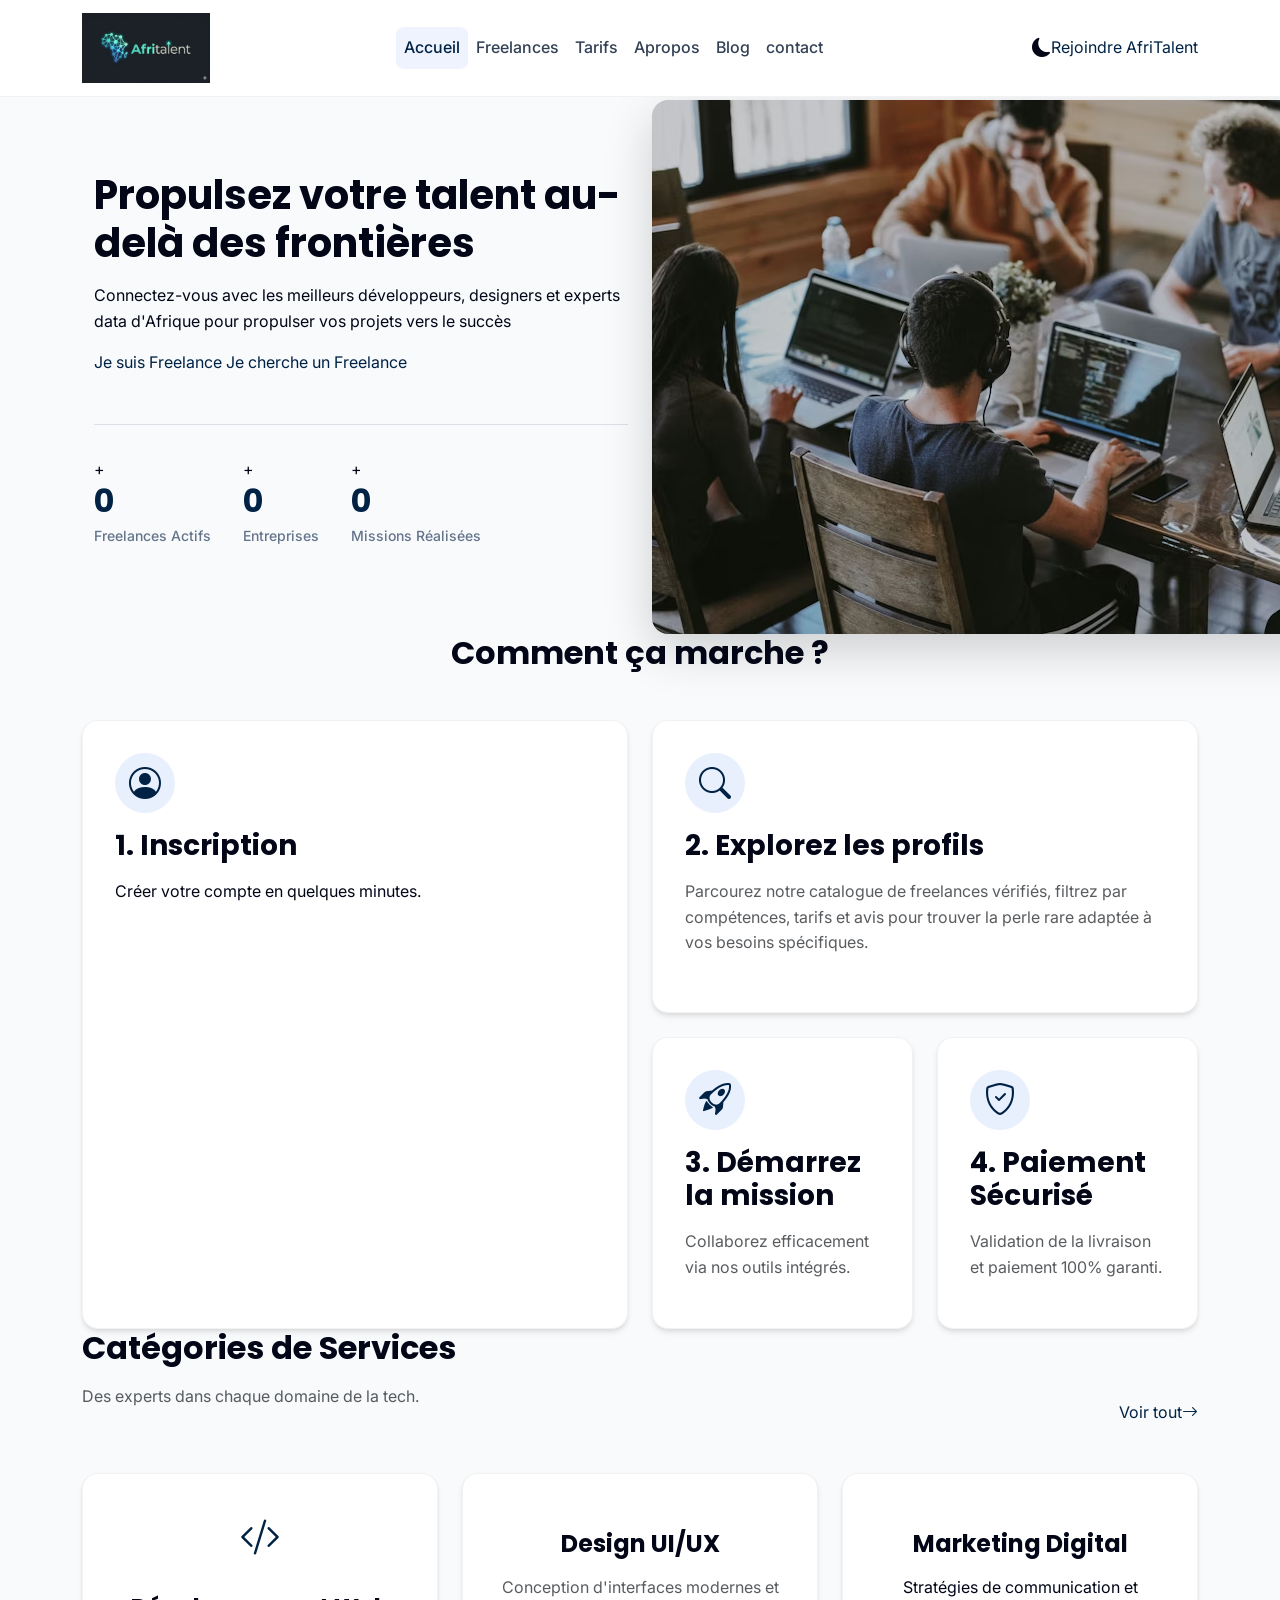
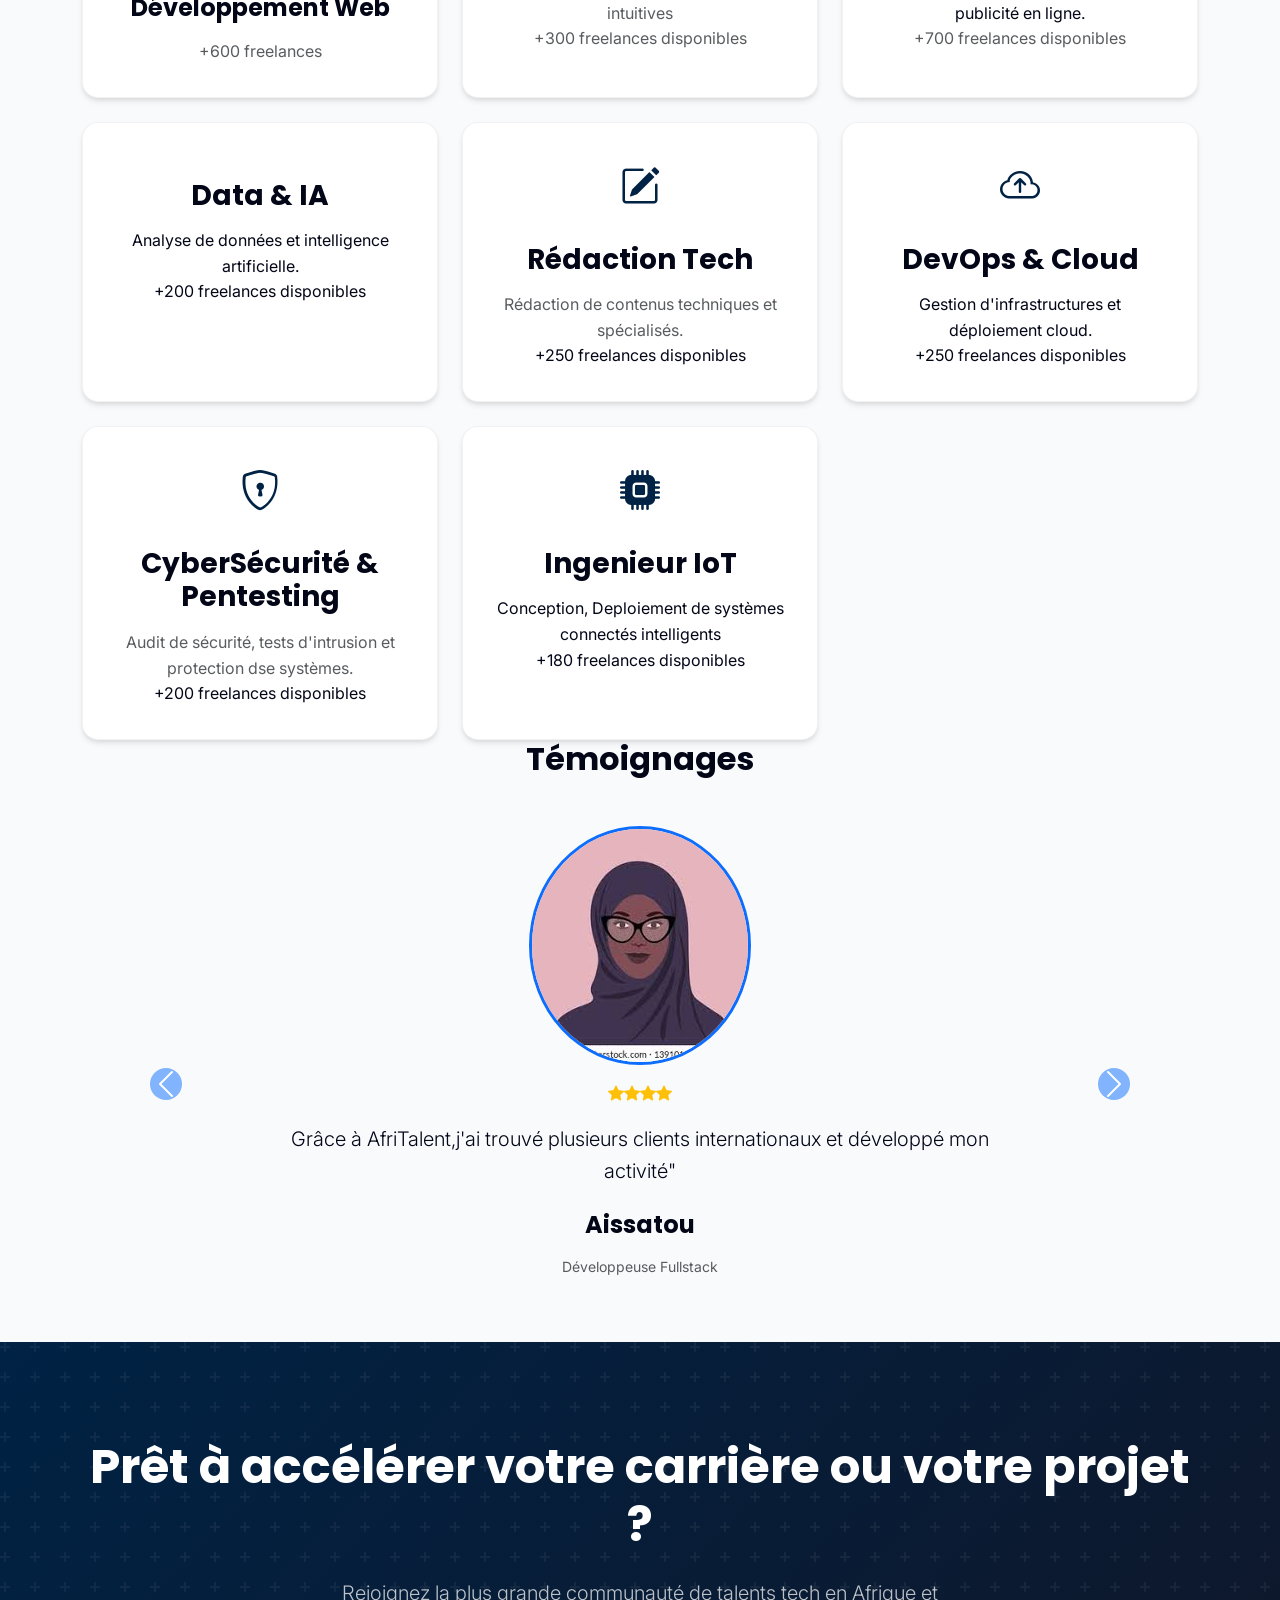
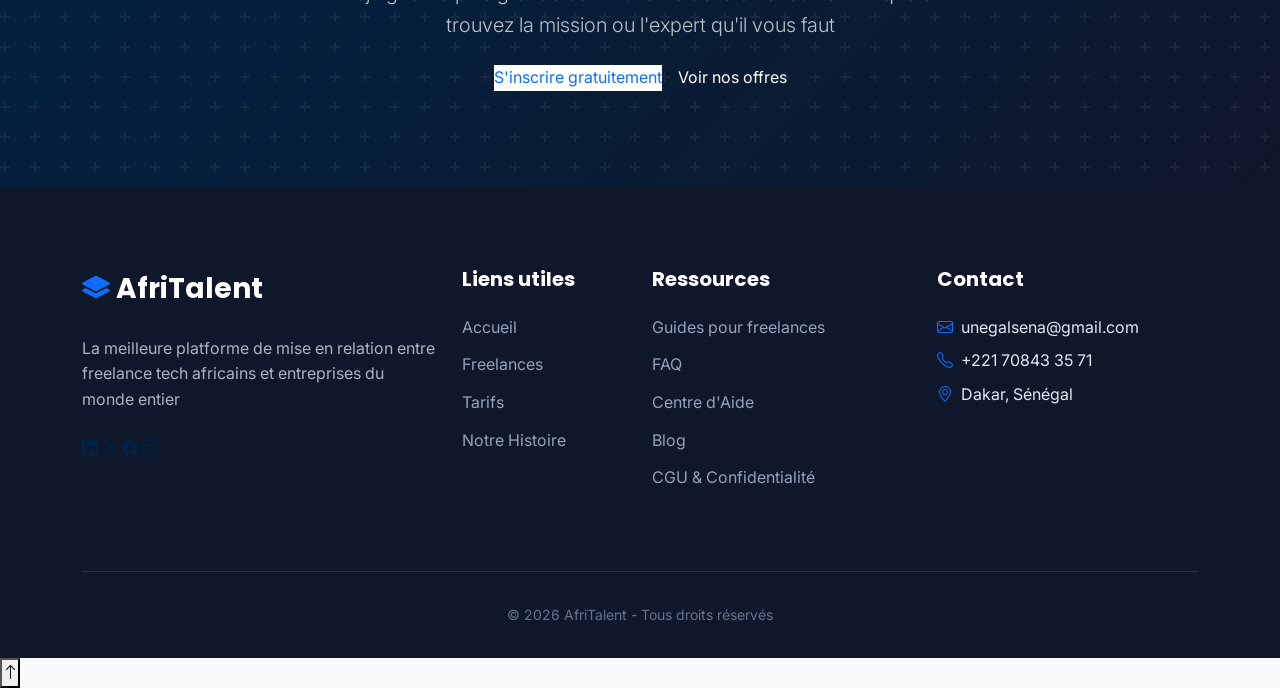
==== commit 2bb67628: "CSS : responsive design mobile et tablette, media queries" ====
--- a/index.html
+++ b/index.html
@@ -12,10 +12,10 @@
 </head>
 <body>
     <header>
-        <nav class="navbar navbar-expand fixed-top" aria-label="main-navbar">
+        <nav class="navbar navbar-expand-lg fixed-top" aria-label="main-navbar">
             <div class="container">
                 <img src="images/AfriTalent.png" alt="AfriTalent" height="70">
-                <button class="navbar-toggler d-none shadow-none" type="button" data-bs-toggle="collapse" data-bs-target="#navbarContent" aria-controls="navbarContent" aria-expanded="false" aria-label="Toggle navigation">
+                <button class="navbar-toggler shadow-none" type="button" data-bs-toggle="collapse" data-bs-target="#navbarContent" aria-controls="navbarContent" aria-expanded="false" aria-label="Toggle navigation">
                     <span class="navbar-toggler-icon"></span>
                 </button>
              <div class="collapse navbar-collapse" id="navbarContent">
@@ -52,6 +52,8 @@
     <main>
         <section class="hero-section container">
             <div class="container">
+                <div class="row align-items-center">
+              <div class="col-lg-6 mb-5 mb-lg-0">
              
                 <h1>Propulsez votre talent <span>au-delà des frontières</span></h1>
                 <p>Connectez-vous avec les meilleurs développeurs, designers et experts data d'Afrique pour propulser vos projets vers le succès </p>
@@ -73,51 +75,53 @@
                         <p>Missions Réalisées</p>
                     </div>
                 </div>
-                <div class="hero-image">
-                    <img src="images/imageacceuil.avif" alt="imageacceuil">
-                </div>
-                  
+              </div>  
+              <div class="col-lg-6 hero-image-container">
+                <div class="hero-image"></div>
+                    <img src="images/imageacceuil.avif" alt="imageacceuil" class="rounded-4 shadow-lg position-relative" style="z-index: 1;">
+              </div>
+             </div> 
             </div>
         </section>
         <section class="section-padding bg-light-custom fade-in">
             <div class="container">
-
-                <h2>Comment ça marche ?</h2>
-             <div class="bento-grid">
-                <!-- Carte 1 -->
-                <div class="bento-item bento-item-1">
-                    <div class="bento-icon">
-                        <i class="bi bi-person-circle"></i>         
-                    </div>
-                    <h3>1. Inscription</h3>
-                    <p class="texted-muted mt-3">Créer votre compte en quelques minutes.</p>
-                </div>
-                <!-- Carte 2 -->
-                <div class="bento-item bento-item-2">
-                    <div class="bento-icon">
-                        <i class="bi bi-search"></i>
-                    </div>
-                    <h3>2. Explorez les profils</h3>
-                    <p class="text-muted mt-3">Parcourez notre catalogue de freelances vérifiés, filtrez par compétences, tarifs et avis pour trouver la perle rare adaptée à vos besoins spécifiques.</p>
-                </div>
-                <!-- Carte 3 -->
-                <div class="bento-item bento-item-3">
-                    <div class="bento-icon">
-                        <i class="bi bi-rocket-takeoff"></i>
-                    </div>
-                    <h3>3. Démarrez la mission</h3>
-                    <p class="text-muted mt-3">Collaborez efficacement via nos outils intégrés.</p>
-                </div>
-                <!-- Carte 4 -->
-                <div class="bento-item bento-item-4">
-                    <div class="bento-icon">
-                        <i class="bi bi-shield-check"></i>
-                    </div>
-                    <h3>4. Paiement Sécurisé</h3>
-                    <p class="text-muted mt-3">Validation de la livraison et paiement 100% garanti.</p>
-                </div>
-
-             </div>
+                <div class="text-center mb-5">
+                    <h2>Comment ça marche ?</h2>
+                </div>
+                <div class="bento-grid">
+                    <!-- Carte 1 -->
+                    <div class="bento-item bento-item-1">
+                        <div class="bento-icon">
+                            <i class="bi bi-person-circle"></i>         
+                        </div>
+                        <h3>1. Inscription</h3>
+                        <p class="texted-muted mt-3">Créer votre compte en quelques minutes.</p>
+                    </div>
+                    <!-- Carte 2 -->
+                    <div class="bento-item bento-item-2">
+                        <div class="bento-icon">
+                            <i class="bi bi-search"></i>
+                        </div>
+                        <h3>2. Explorez les profils</h3>
+                        <p class="text-muted mt-3">Parcourez notre catalogue de freelances vérifiés, filtrez par compétences, tarifs et avis pour trouver la perle rare adaptée à vos besoins spécifiques.</p>
+                    </div>
+                    <!-- Carte 3 -->
+                    <div class="bento-item bento-item-3">
+                        <div class="bento-icon">
+                            <i class="bi bi-rocket-takeoff"></i>
+                        </div>
+                        <h3>3. Démarrez la mission</h3>
+                        <p class="text-muted mt-3">Collaborez efficacement via nos outils intégrés.</p>
+                    </div>
+                    <!-- Carte 4 -->
+                    <div class="bento-item bento-item-4">
+                        <div class="bento-icon">
+                            <i class="bi bi-shield-check"></i>
+                        </div>
+                        <h3>4. Paiement Sécurisé</h3>
+                        <p class="text-muted mt-3">Validation de la livraison et paiement 100% garanti.</p>
+                    </div>
+                </div>    
             </div> 
         </section>
         <section class="section-padding fade-in">
@@ -129,76 +133,91 @@
                     </div>
                     <a href="freelances.html" class="btn-custom btn-outline-custom d-none d-md-flex">Voir tout<i class="bi bi-arrow-right"></i></a>
                 </div>
-            </div>
-            
-            <div class="category-card">
-                <div class="icon-wrapper">
-                    <i class="bi bi-code-slash"></i>
-                </div>
-                    <h4>Développement Web</h4>
-                    <p class="text-muted mb-0">+600 freelances</p>
-            </div>
-            <div class="category-card">
-                <div class="icon-wrapper">
-                    <i class="bi bi-code-palette"></i>
-                </div>
-                    <h4>Design UI/UX</h4>
-                    <p class="text-muted mb-0">Conception d'interfaces modernes et intuitives </p>
-                    <p class="text-muted mb-0">+300 freelances disponibles</p>
-            </div>
-            <div class="category-card">
-                <div class="icon-wrapper">
-                    <i class="bi bi-code-megaphone"></i>
-                </div>
-                <h4>Marketing Digital</h4>
-                <p class="texted-muted mb-0">Stratégies de communication et publicité en ligne.</p>
-                <p class="text-muted mb-0">+700 freelances disponibles</p>
-            </div>
-            <div class="category-card">
-                <div class="icon-wrapper">
-                    <i class="bi bi-code-database"></i>
-                </div>
-                <h3>Data & IA</h3>
-                <p class="texted-muted mb-0">Analyse de données et intelligence artificielle.</p>
-                <p class="texted-muted mb-0">+200 freelances disponibles</p>
-            </div>
-            <div class="category-card">
-                <div class="icon-wrapper">
-                    <i class="bi bi-pencil-square"></i>
-                </div>
-                <h3>Rédaction Tech</h3>
-                <p class="text-muted mb-0">Rédaction de contenus techniques et spécialisés.</p>
-                <p class="texted-muted mb-0">+250 freelances disponibles</p>
-            </article>
-            <div class="category-card">
-                <div class="icon-wrapper">
-                    <i class="bi bi-cloud-arrow-up"></i>
-                </div>
-                <h3>DevOps & Cloud</h3>
-                <p class="texted-muted mb-0">Gestion d'infrastructures et déploiement cloud.</p>
-                <p class="texted-muted mb-0">+250 freelances disponibles</p>
-            </div>
-            <div class="category-card">
-                <div class="icon-wrapper">
-                    <i class="bi bi-shield-lock"></i>
-                </div>
-                <h3>CyberSécurité & Pentesting</h3>
-                <p class="text-muted mb-0">Audit de sécurité, tests d'intrusion et protection dse systèmes.</p>
-                <p class="texted-muted mb-0">+200 freelances disponibles</p>
-            </div>
-            <div class="category-card">
-                <div class="icon-wrapper">
-                    <i class="bi bi-cpu-fill"></i>
-                </div>
-                <h3>Ingenieur IoT</h3>
-                <p class="texted-muted mb-0">Conception, Deploiement de systèmes connectés intelligents</p>
-                <p class="texted-muted mb-0">+180 freelances disponibles</p>
-            </div>
-            <div class="text-center mt-4 d-md-none">
-                <a href="freelances.html" class="btn-custom btn-outline-custom">Voir tout <i class="bi bi-arrow-right"></i></a>
-            </div>
-
-            
+                <div class="row g-4">
+                    <div class="col-md-4 col-sm-6">
+                        <div class="category-card">
+                            <div class="icon-wrapper">
+                                <i class="bi bi-code-slash"></i>
+                            </div>
+                            <h4>Développement Web</h4>
+                            <p class="text-muted mb-0">+600 freelances</p>
+                        </div>
+                    </div>
+                    <div class="col-md-4 col-sm-6">    
+                        <div class="category-card">
+                            <div class="icon-wrapper">
+                                <i class="bi bi-code-palette"></i>
+                            </div>
+                            <h4>Design UI/UX</h4>
+                            <p class="text-muted mb-0">Conception d'interfaces modernes et intuitives </p>
+                            <p class="text-muted mb-0">+300 freelances disponibles</p>
+                        </div>
+                    </div>
+                    <div class="col-md-4 col-sm-6">
+                        <div class="category-card">
+                            <div class="icon-wrapper">
+                                <i class="bi bi-code-megaphone"></i>
+                            </div>
+                            <h4>Marketing Digital</h4>
+                            <p class="texted-muted mb-0">Stratégies de communication et publicité en ligne.</p>
+                            <p class="text-muted mb-0">+700 freelances disponibles</p>   
+                        </div>
+                    </div>    
+                    <div class="col-md-4 col-sm-6">
+                        <div class="category-card">
+                            <div class="icon-wrapper">
+                                <i class="bi bi-code-database"></i>
+                            </div>
+                            <h3>Data & IA</h3>
+                            <p class="texted-muted mb-0">Analyse de données et intelligence artificielle.</p>
+                            <p class="texted-muted mb-0">+200 freelances disponibles</p>
+                        </div>
+                    </div>
+                    <div class="col-md-4 col-sm-6">
+                        <div class="category-card">
+                            <div class="icon-wrapper">
+                                <i class="bi bi-pencil-square"></i>
+                            </div>
+                            <h3>Rédaction Tech</h3>
+                            <p class="text-muted mb-0">Rédaction de contenus techniques et spécialisés.</p>
+                            <p class="texted-muted mb-0">+250 freelances disponibles</p>
+                        </div>
+                    </div>
+                    <div class="col-md-4 col-sm-6">
+                        <div class="category-card">
+                            <div class="icon-wrapper">
+                                <i class="bi bi-cloud-arrow-up"></i>
+                            </div>
+                            <h3>DevOps & Cloud</h3>
+                            <p class="texted-muted mb-0">Gestion d'infrastructures et déploiement cloud.</p>
+                            <p class="texted-muted mb-0">+250 freelances disponibles</p>
+                        </div>
+                    </div>
+                    <div class="col-md-4 col-sm-6">
+                        <div class="category-card">
+                            <div class="icon-wrapper">
+                                <i class="bi bi-shield-lock"></i>
+                            </div>
+                            <h3>CyberSécurité & Pentesting</h3>
+                            <p class="text-muted mb-0">Audit de sécurité, tests d'intrusion et protection dse systèmes.</p>
+                            <p class="texted-muted mb-0">+200 freelances disponibles</p>
+                        </div>
+                    </div>
+                    <div class="col-md-4 col-sm-6">
+                        <div class="category-card">
+                            <div class="icon-wrapper">
+                                <i class="bi bi-cpu-fill"></i>
+                            </div>
+                            <h3>Ingenieur IoT</h3>
+                            <p class="texted-muted mb-0">Conception, Deploiement de systèmes connectés intelligents</p>
+                            <p class="texted-muted mb-0">+180 freelances disponibles</p>
+                        </div>
+                    </div>
+                </div>    
+                <div class="text-center mt-4 d-md-none">
+                    <a href="freelances.html" class="btn-custom btn-outline-custom">Voir tout <i class="bi bi-arrow-right"></i></a>
+                </div>   
+            </div>
         </section>
         <section class="section-padding bg-light-custom fade-in">
             <div class="container">
@@ -208,66 +227,89 @@
                 <div id="testimonialCarousel" class="carousel slide" data-bs-ride="carousel">
                     <div class="carousel-inner pb-5">
                         <!-- Témoignage1 -->
-                        <div class="carousel-item active text-center">
-                            <img src="images/temoin1.jpg" alt="temoignage" class="rounded-circle mb-3 border border-3 border-primary" >
-                            <div>
-                                <i class="bi bi-star-fill"></i><i class="bi bi-star-fill"></i><i class="bi bi-star-fill"></i><i class="bi bi-star-fill"></i>
-                            </div>
-                            <p class="lead font-italic mb-4">Grâce à AfriTalent,j'ai trouvé plusieurs clients internationaux et développé mon activité"</p>
-                            <h4>Aissatou</h4>
-                            <p class="text-muted small">Développeuse Fullstack</p>
-                        </div>
+                        <div class="carousel-item active">
+                            <div class="row justify-content-center">
+                                <div class="col-md-8 text-center">
+                                    <img src="images/temoin1.jpg" alt="temoignage" class="rounded-circle mb-3 border border-3 border-primary" >
+                                    <div class="mb-3 text-warning">
+                                        <i class="bi bi-star-fill"></i><i class="bi bi-star-fill"></i><i class="bi bi-star-fill"></i><i class="bi bi-star-fill"></i>
+                                    </div>
+                                    <p class="lead font-italic mb-4">Grâce à AfriTalent,j'ai trouvé plusieurs clients internationaux et développé mon activité"</p>
+                                    <h4>Aissatou</h4>
+                                    <p class="text-muted small">Développeuse Fullstack</p>
+                                </div>
+                            </div>
+                        </div>    
                         <!-- Témoignage2 -->
-                        <div class="carousel-item text-center" >
-                            <img src="images/temoin2.jpg" alt="temoignage" class="rounded-circle mb-3 border border-3 border-primary" >
-                            <div class="mb-3 text-warning">
-                                <i class="bi bi-star-fill"></i><i class="bi bi-star-fill"></i><i class="bi bi-star-fill"></i><i class="bi bi-star-fill"></i><i class="bi bi-star-half"></i>
-                            </div>
-                            <p class="lead font-italic mb-4">"Nous avions besoin d'un expert UX pour repenser notre application. En 48h, nous avons contractualisé avec un profil exceptionnel sur AfriTalent. Le résultat dépasse nos attentes"</p> 
-                            <h4>Marc Levian</h4>
-                            <p class="text-muted small">CTO,TechCorp</p>
+                        <div class="carousel-item">
+                            <div class="row justify-content-center">
+                                <div class="col-md-8 text-center">
+                                    <img src="images/temoin2.jpg" alt="temoignage" class="rounded-circle mb-3 border border-3 border-primary" >
+                                    <div class="mb-3 text-warning">
+                                        <i class="bi bi-star-fill"></i><i class="bi bi-star-fill"></i><i class="bi bi-star-fill"></i><i class="bi bi-star-fill"></i><i class="bi bi-star-half"></i>
+                                    </div>
+                                    <p class="lead font-italic mb-4">"Nous avions besoin d'un expert UX pour repenser notre application. En 48h, nous avons contractualisé avec un profil exceptionnel sur AfriTalent. Le résultat dépasse nos attentes"</p> 
+                                    <h4>Marc Levian</h4>
+                                    <p class="text-muted small">CTO,TechCorp</p>
+                                </div>
+                            </div>
                         </div>
                         <!-- Témoignage3 -->
                         <div class="carousel-item text-center">
-                            <img src="images/temoin3.jpg" alt="temoignage" class="rounded-circle mb-3 border border-3 border-primary" >
-                            <div class="mb-3 text-warning">
-                                <i class="bi bi-star-fill"></i><i class="bi bi-star-fill"></i><i class="bi bi-star-fill"></i><i class="bi bi-star-fill"></i><i class="bi bi-star-fill"></i>
-                            </div>
-                            <p class="lead font-italic mb-4">"La meilleure plateforme pour les talents africains. Les outils de gestion de projet intégrés me font gagner un temps précieux au quotidien"</p> 
-                            <h4>Issiakha Ba</h4>
-                            <p class="text-muted small">Data Scientist</p>
+                            <div class="row justify-content-center">
+                                <div class="col-md-8 text-center">
+                                    <img src="images/temoin3.jpg" alt="temoignage" class="rounded-circle mb-3 border border-3 border-primary" >
+                                    <div class="mb-3 text-warning">
+                                        <i class="bi bi-star-fill"></i><i class="bi bi-star-fill"></i><i class="bi bi-star-fill"></i><i class="bi bi-star-fill"></i><i class="bi bi-star-fill"></i>
+                                    </div>
+                                    <p class="lead font-italic mb-4">"La meilleure plateforme pour les talents africains. Les outils de gestion de projet intégrés me font gagner un temps précieux au quotidien"</p> 
+                                    <h4>Issiakha Ba</h4>
+                                    <p class="text-muted small">Data Scientist</p>
+                                </div>
+                            </div>
                         </div>
                         <!-- Témoignage4 -->
                         <div class="carousel-item text-center" >
-                            <img src="images/temoin4.jpg" alt="temoignage" class="rounded-circle mb-3 border border-3 border-primary" >
-                            <div class="mb-3 text-warning">
-                                <i class="bi bi-star-fill"></i><i class="bi bi-star-fill"></i><i class="bi bi-star-fill"></i><i class="bi bi-star-fill"></i><i class="bi bi-star-half"></i>
-                            </div>
-                            <p class="lead font-italic mb-4">"Le processus est fluide et très bien organisé"</p> 
-                            <h4>Isac Fayçal</h4>
-                            <p class="text-muted small">CTO,AfriWeb</p>
+                            <div class="row justify-content-center">
+                                <div class="col-md-8 text-center">
+                                    <img src="images/temoin4.jpg" alt="temoignage" class="rounded-circle mb-3 border border-3 border-primary" >
+                                    <div class="mb-3 text-warning">
+                                        <i class="bi bi-star-fill"></i><i class="bi bi-star-fill"></i><i class="bi bi-star-fill"></i><i class="bi bi-star-fill"></i><i class="bi bi-star-half"></i>
+                                    </div>
+                                    <p class="lead font-italic mb-4">"Le processus est fluide et très bien organisé"</p> 
+                                    <h4>Isac Fayçal</h4>
+                                    <p class="text-muted small">CTO,AfriWeb</p>
+                                </div>
+                            </div>
                         </div>
                         <!-- Témoignage5 -->
+                        <div class="carousel-item">
+                            <div class="row justify-content-center">
+                                <div class="col-md-8 text-center">
+                                    <img src="images/temoin5.jpg" alt="temoignage" class="rounded-circle mb-3 border border-3 border-primary" >
+                                    <div class="mb-3 text-warning">
+                                        <i class="bi bi-star-fill"></i><i class="bi bi-star-fill"></i><i class="bi bi-star-fill"></i><i class="bi bi-star-fill"></i><i class="bi bi-star-half"></i>
+                                    </div>
+                                    <p class="lead font-italic mb-4">"Une opportunité incroyable pour les freelances africains"</p> 
+                                    <h4>Dolores Shalom</h4>
+                                    <p class="text-muted small">Freelance Marketing Digital</p>
+                                </div>
+                            </div>
+                        </div>
+                        <!-- Témoignage6 -->
                         <div class="carousel-item text-center" >
-                            <img src="images/temoin5.jpg" alt="temoignage" class="rounded-circle mb-3 border border-3 border-primary" >
-                            <div class="mb-3 text-warning">
-                                <i class="bi bi-star-fill"></i><i class="bi bi-star-fill"></i><i class="bi bi-star-fill"></i><i class="bi bi-star-fill"></i><i class="bi bi-star-half"></i>
-                            </div>
-                            <p class="lead font-italic mb-4">"Une opportunité incroyable pour les freelances africains"</p> 
-                            <h4>Dolores Shalom</h4>
-                            <p class="text-muted small">Freelance Marketing Digital</p>
-                        </div>
-                        <!-- Témoignage6 -->
-                         <div class="carousel-item text-center" >
-                            <img src="images/temoin6.jpg" alt="temoignage" class="rounded-circle mb-3 border border-3 border-primary" >
-                            <div class="mb-3 text-warning">
-                                <i class="bi bi-star-fill"></i><i class="bi bi-star-fill"></i><i class="bi bi-star-fill"></i><i class="bi bi-star-fill"></i><i class="bi bi-star-fill"></i>
-                            </div>
-                            <p class="lead font-italic mb-4">"J'ai trouvé un ingenieur Iot en moins 48h sachant qu'ils ne sont pas facile d'accès"</p> 
-                            <h4>Henry Sambou</h4>
-                            <p class="text-muted small">CTO,GlobalVison</p>
-                        </div>
-
+                            <div class="row justify-content-center">
+                                <div class="col-md-8 text-center">
+                                    <img src="images/temoin6.jpg" alt="temoignage" class="rounded-circle mb-3 border border-3 border-primary" >
+                                    <div class="mb-3 text-warning">
+                                        <i class="bi bi-star-fill"></i><i class="bi bi-star-fill"></i><i class="bi bi-star-fill"></i><i class="bi bi-star-fill"></i><i class="bi bi-star-fill"></i>
+                                    </div>
+                                    <p class="lead font-italic mb-4">"J'ai trouvé un ingenieur Iot en moins 48h sachant qu'ils ne sont pas facile d'accès"</p> 
+                                    <h4>Henry Sambou</h4>
+                                    <p class="text-muted small">CTO,GlobalVison</p>
+                                </div>
+                            </div>
+                        </div>
                     </div>
                     <button class="carousel-control-prev" type="button" data-bs-target="#testimonialCarousel" data-bs-slide="prev">
                         <span class="carousel-control-prev-icon bg-primary rounded-circle p-3" aria-hidden="true"></span>
@@ -293,44 +335,53 @@
     </main>
     <footer class="footer">
         <div class="container">
-            <div class="mb-4">
-                <a href="index.html" class="navbar-brand text-white fs-3 font-heading fw-bold">
-                </a>
-            </div>
-            <p>La meilleure platforme de mise en relation entre freelance tech africains et entreprises du monde entier</p>
+            <div class="row g-4">
+                <div class="col-lg-4 col-md-6">
+                    <div class="mb-4">
+                        <a href="index.html" class="navbar-brand text-white fs-3 font-heading fw-bold">
+                            <i class="bi bi-layers-fill text-primary"></i> AfriTalent
+                        </a>
+                    </div>
+                    <p class="mb-4 opacity-75">La meilleure platforme de mise en relation entre freelance tech africains et entreprises du monde entier</p>
+                    <div class="social-icons">
+                        <a href="#" aria-label="LinkedIn"><i class="bi bi-linkedin"></i></a>
+                        <a href="#" aria-label="Twitter"><i class="bi bi-twitter-x"></i></a>
+                        <a href="#" aria-label="Facebook"><i class="bi bi-facebook"></i></a>
+                        <a href="#" aria-label="Instagram"><i class="bi bi-instagram"></i></a>
+                    </div>
+                </div>
+                <div class="col-lg-2 col-md-6">
+                    <h6 class="footer-heading">Liens utiles</h6>
+                    <ul class="footer-links">
+                        <li><a href="index.html">Accueil</a></li>
+                        <li><a href="freelances.html">Freelances</a></li>
+                        <li><a href="tarifs.html">Tarifs</a></li>
+                        <li><a href="about.html">Notre Histoire</a></li>
+                    </ul>
+                </div>
+                 <div class="col-lg-3 col-md-6">
+                    <h6 class="footer-heading">Ressources</h6>
+                    <ul class="footer-links">
+                        <li><a href="#">Guides pour freelances</a></li>
+                        <li><a href="#">FAQ</a></li>
+                        <li><a href="#">Centre d'Aide</a></li>
+                        <li><a href="#">Blog</a></li>
+                        <li><a href="#">CGU & Confidentialité</a></li>
+                    </ul>
+                </div>
+                <div class="col-lg-3 col-md-6">
+                    <h6 class="footer-heading">Contact</h6>
+                    <ul class="footer-links">
+                        <li class="d-flex align-items-center mb-2"><i class="bi bi-envelope text-primary me-2"></i> unegalsena@gmail.com</li>
+                        <li class="d-flex align-items-center mb-2"><i class="bi bi-telephone text-primary me-2"></i> +221 70843 35 71</li>
+                        <li class="d-flex align-items-center"><i class="bi bi-geo-alt text-primary me-2"></i> Dakar, Sénégal</li>
+                    </ul>
+                </div>
+            </div>
+            <div class="footer-bottom">
+                <p class="mb-0">© 2026 AfriTalent - Tous droits réservés</p>
+            </div>
         </div>
-        <div>
-            <h6 class="footer-heading">Liens utiles</h6>
-            <ul class="footer-links">
-                <li><a href="index.html">Accueil</a></li>
-                <li><a href="freelances.html">Freelances</a></li>
-                <li><a href="tarifs.html">Tarifs</a></li>
-                <li><a href="about.html">Notre Histoire</a></li>
-            </ul>
-        </div>
-            <h6 class="footer-heading">Ressources</h6>
-            <ul>
-                <li><a href="#">Guides pour freelances</a></li>
-                <li><a href="#">FAQ</a></li>
-                <li><a href="#">Centre d'Aide</a></li>
-                <li><a href="#">Blog</a></li>
-                <li><a href="#">CGU & Confidentialité</a></li>
-            </ul>
-        </div>
-        <div>
-            <h6 class="footer-heading">Contact</h6>
-            <ul class="footer-links">
-                <li class="d-flex align-items-center mb-2"><i class="bi bi-envelope text-primary me-2"></i> unegalsena@gmail.com</li>
-                <li class="d-flex align-items-center mb-2"><i class="bi bi-telephone text-primary me-2"></i> +221 70843 35 71</li>
-                <li class="d-flex align-items-center"><i class="bi bi-geo-alt text-primary me-2"></i> Dakar, Sénégal</li>
-            </ul>
-
-        </div>
-        <div class="footer-bottom">
-            <p class="mb-0">© 2026 AfriTalent - Tous droits réservés</p>
-        </div>
-
-     </div>
     </footer>
     <!-- Pour retourner en haut -->
     <button id="back-to-top" aria-label="Retour en haut">
--- a/css/style.css
+++ b/css/style.css
@@ -408,11 +408,66 @@
 font-size: 3rem;
 margin-bottom: 1.5rem;
 }
-
-
-
-
-
-
-
-
+@media (max-width: 1200px) {
+  .hero h1 { font-size: 3.5rem; }
+}
+@media (max-width: 992px) {
+  .bento-grid {
+    grid-template-columns: repeat(2, 1fr);
+    grid-template-rows: auto;
+  }
+  
+  .bento-item-1 { grid-column: 1 / 3; grid-row: 1; }
+  .bento-item-2 { grid-column: 1 / 3; grid-row: 2; }
+  .bento-item-3 { grid-column: 1 / 2; grid-row: 3; }
+  .bento-item-4 { grid-column: 2 / 3; grid-row: 3; }
+  .pricing-card.popular {
+    transform: scale(1);
+  }
+  .pricing-card.popular:hover {
+    transform: translateY(-5px);
+  }
+}
+@media (max-width: 768px) {
+  .hero {
+    text-align: center;
+    padding-top: 120px;
+  }
+  
+  .hero-stats {
+    justify-content: center;
+    flex-wrap: wrap;
+  }
+  
+  .hero-image-container {
+    margin-top: 3rem;
+  }
+  .bento-grid {
+    grid-template-columns: 1fr;
+  }
+  
+  .bento-item-1, .bento-item-2, .bento-item-3, .bento-item-4 {
+    grid-column: 1;
+    grid-row: auto;
+  }
+  
+  .pricing-card {
+    margin-bottom: 2rem;
+  }
+  
+  .section-padding {
+    padding: 3rem 0;
+  }
+}
+@media (max-width: 576px) {
+  .hero h1 { font-size: 2.5rem; }
+  .hero-stats { gap: 1rem; }
+  .stat-item h3 { font-size: 1.5rem; }
+}
+
+
+
+
+
+
+
--- a/css/style.css
+++ b/css/style.css
@@ -408,11 +408,66 @@
 font-size: 3rem;
 margin-bottom: 1.5rem;
 }
-
-
-
-
-
-
-
-
+@media (max-width: 1200px) {
+  .hero h1 { font-size: 3.5rem; }
+}
+@media (max-width: 992px) {
+  .bento-grid {
+    grid-template-columns: repeat(2, 1fr);
+    grid-template-rows: auto;
+  }
+  
+  .bento-item-1 { grid-column: 1 / 3; grid-row: 1; }
+  .bento-item-2 { grid-column: 1 / 3; grid-row: 2; }
+  .bento-item-3 { grid-column: 1 / 2; grid-row: 3; }
+  .bento-item-4 { grid-column: 2 / 3; grid-row: 3; }
+  .pricing-card.popular {
+    transform: scale(1);
+  }
+  .pricing-card.popular:hover {
+    transform: translateY(-5px);
+  }
+}
+@media (max-width: 768px) {
+  .hero {
+    text-align: center;
+    padding-top: 120px;
+  }
+  
+  .hero-stats {
+    justify-content: center;
+    flex-wrap: wrap;
+  }
+  
+  .hero-image-container {
+    margin-top: 3rem;
+  }
+  .bento-grid {
+    grid-template-columns: 1fr;
+  }
+  
+  .bento-item-1, .bento-item-2, .bento-item-3, .bento-item-4 {
+    grid-column: 1;
+    grid-row: auto;
+  }
+  
+  .pricing-card {
+    margin-bottom: 2rem;
+  }
+  
+  .section-padding {
+    padding: 3rem 0;
+  }
+}
+@media (max-width: 576px) {
+  .hero h1 { font-size: 2.5rem; }
+  .hero-stats { gap: 1rem; }
+  .stat-item h3 { font-size: 1.5rem; }
+}
+
+
+
+
+
+
+
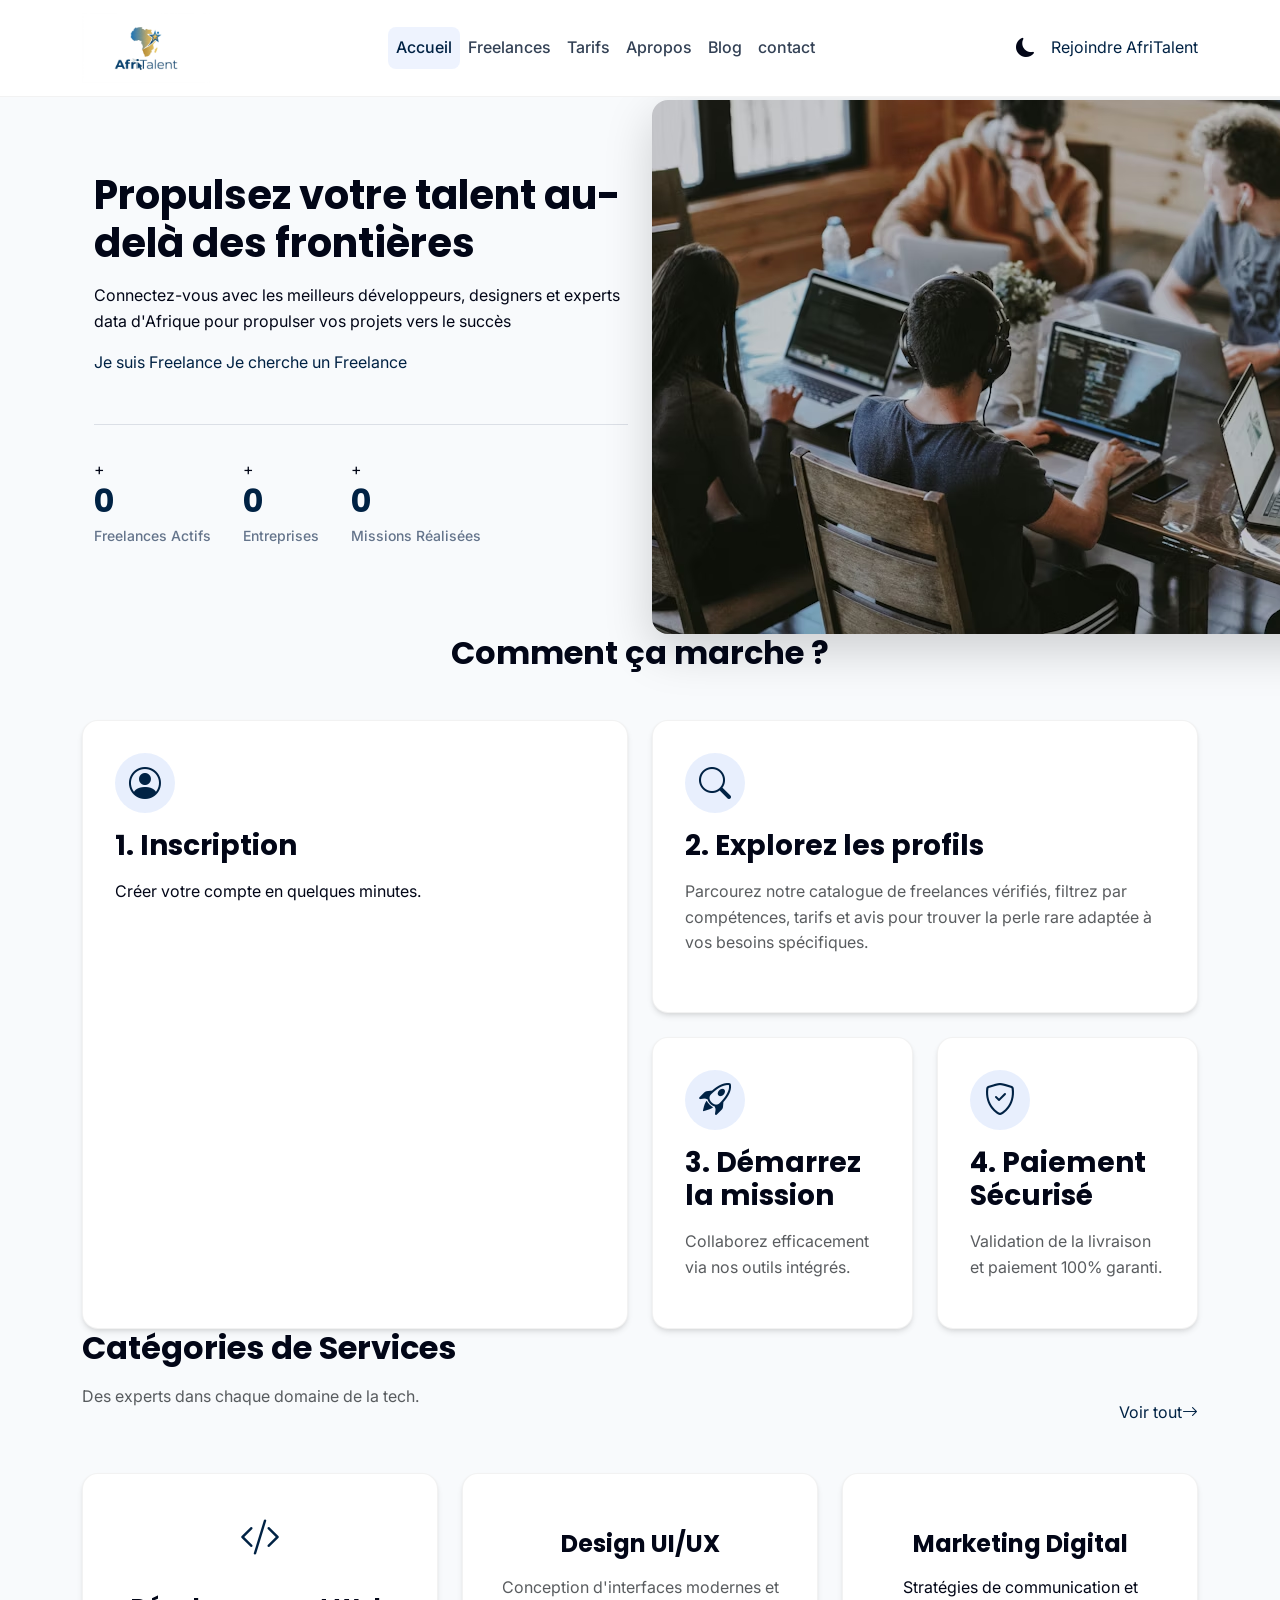
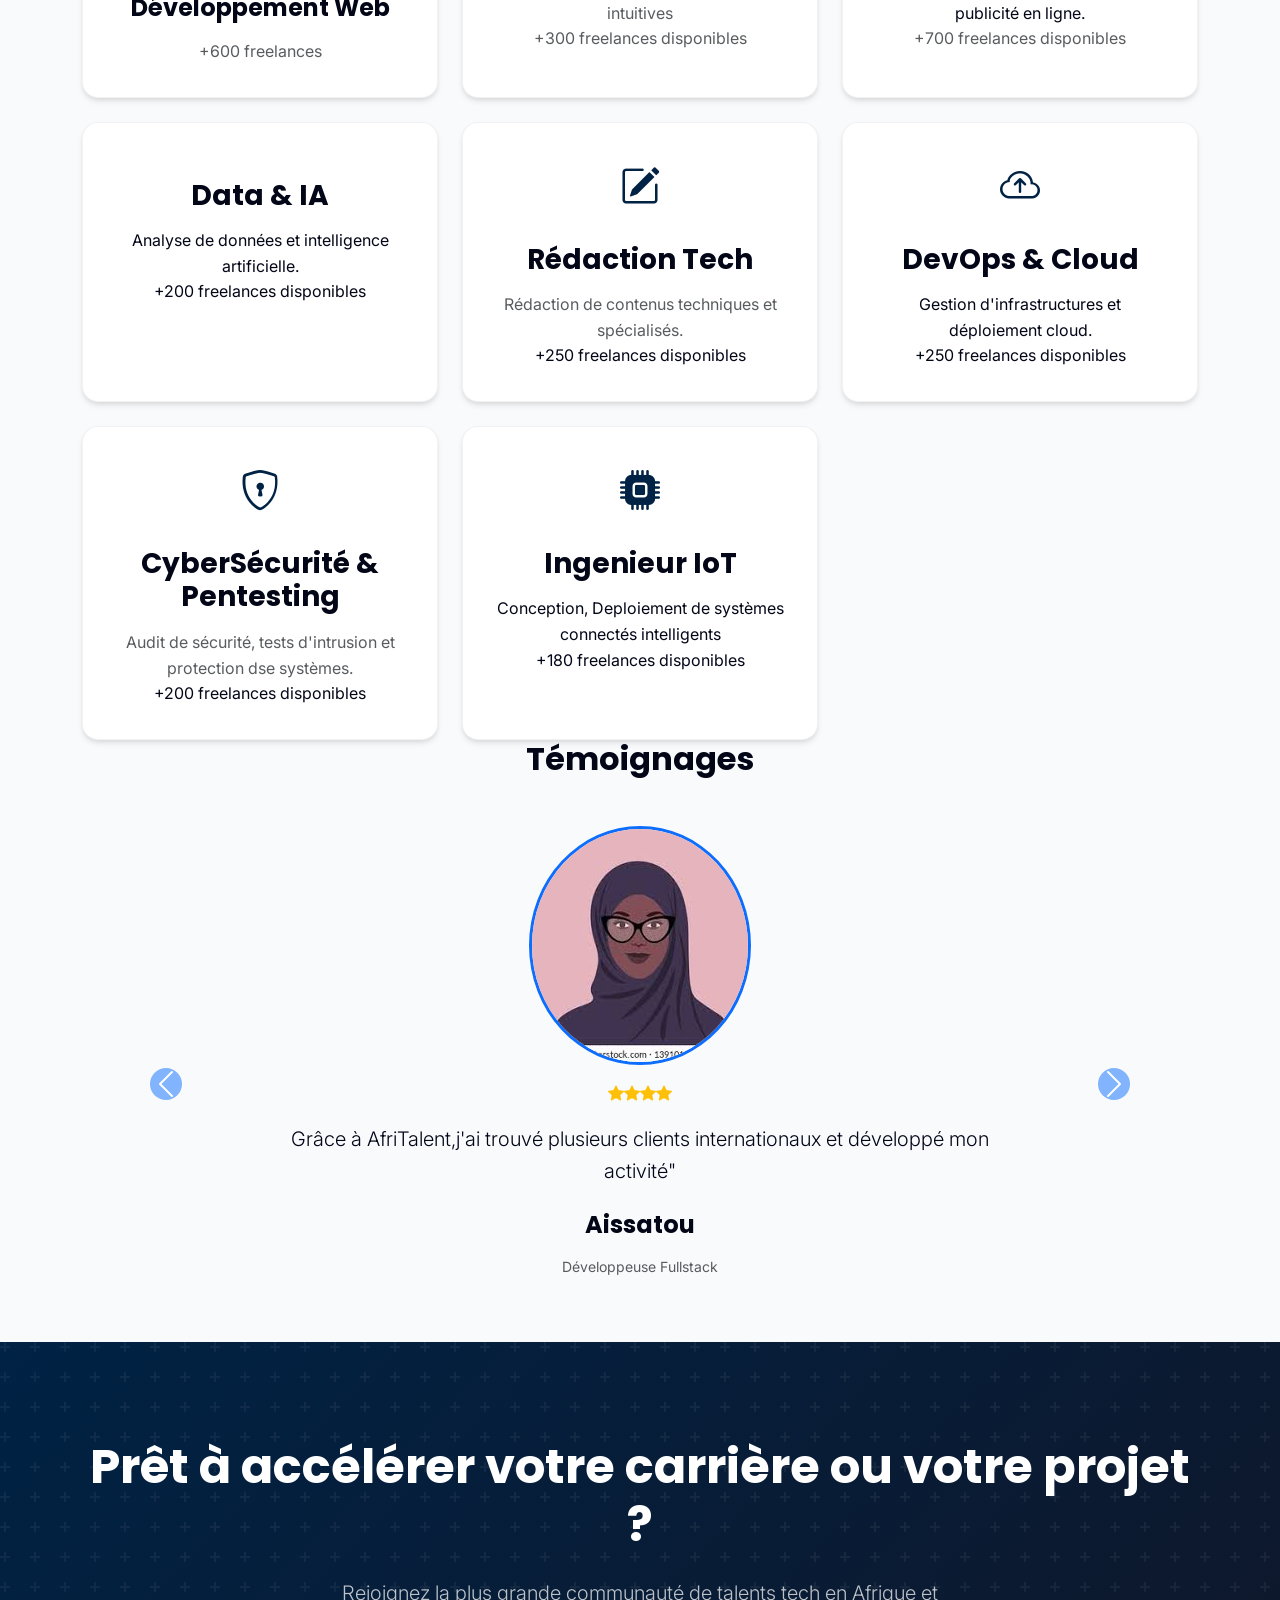
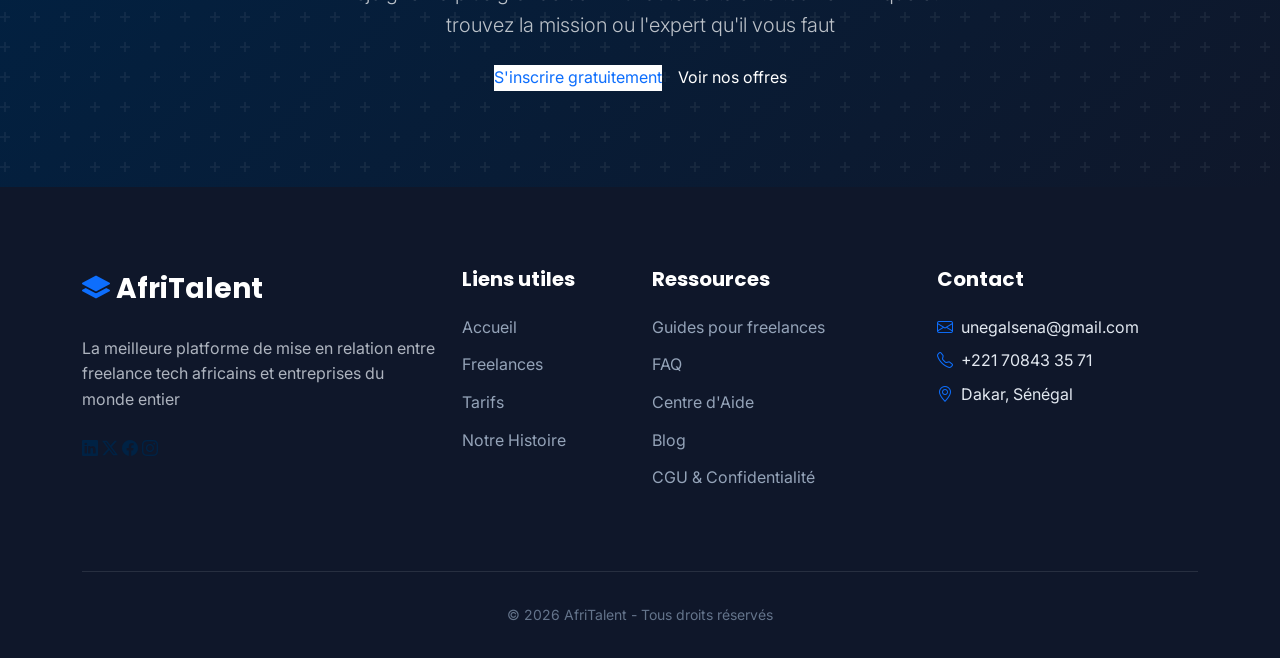
==== commit 262a7d6a: "JS : dark mode avec localStorage, navbar dynamique au scroll" ====
--- a/index.html
+++ b/index.html
@@ -384,7 +384,7 @@
         </div>
     </footer>
     <!-- Pour retourner en haut -->
-    <button id="back-to-top" aria-label="Retour en haut">
+    <button id="backToTop" aria-label="Retour en haut">
         <i class="bi bi-arrow-up"></i>
     </button>
 
--- a/css/style.css
+++ b/css/style.css
@@ -72,6 +72,11 @@
   font-size: 1.5rem;
   color: var(--primary);
 }
+.navbar-brand img {
+  background-color: var(--secondary);
+  padding: 8px 12px;
+  border-radius: 12px;
+}
 .navbar .nav-link {
   font-weight: 500;
   color: var(--text-main);
@@ -93,6 +98,7 @@
 cursor: pointer;
 transition: var(--transition);
 margin-left: 1rem;
+margin-right: 1rem;
 }
 #theme-toggle:hover {
 color: var(--primary);
@@ -464,10 +470,66 @@
   .hero-stats { gap: 1rem; }
   .stat-item h3 { font-size: 1.5rem; }
 }
-
-
-
-
-
-
-
+  /* Mode Sombre */
+
+/* Active le mode sombre sur toute la page */
+.dark-mode {
+    background-color: #020617; 
+    color: #f8fafc; 
+}
+/* Navbar en mode sombre */
+.dark-mode .navbar {
+    background: rgba(15, 23, 42, 0.95); /* rgba permet une légère transparence */
+}
+/* Change le fond des cartes en mode sombre */
+.dark-mode .bento-item,
+.dark-mode .category-card,
+.dark-mode .pricing-card,
+.dark-mode .freelance-card {
+    background-color: #1e293b; /* Fond sombre pour les cartes */
+    color: #f8fafc; 
+}
+/* Couleur des textes secondaires en dark mode */
+.dark-mode .hero-subtitle,
+.dark-mode .stat-item p,
+.dark-mode .navbar .nav-link {
+    color: #cbd5e1;
+}
+/* Titres en blanc en mode sombre */
+.dark-mode h1,
+.dark-mode h2,
+.dark-mode h3,
+.dark-mode h4,
+.dark-mode h5,
+.dark-mode h6 {
+    color: white;
+}
+  /* Bouton de retour en haut */
+
+#backToTop {
+    position: fixed; /* fixe le bouton même quand on scroll */
+    bottom: 20px;
+    right: 20px;
+    width: 50px;
+    height: 50px;
+    border: none;/* Supprime la bordure par défaut */
+    border-radius: 50%; /* Rend le bouton circulaire */
+    background-color: var(--primary);
+    color: white;
+    cursor: pointer; /* Change le curseur en main au survol */
+    opacity: 0; /* Rend le bouton invisible */
+    visibility: hidden; /* Cache complètement l’élément */
+    transition: var(--transition); /* Animation fluide lors de l’apparition */
+    z-index: 999; /* Place le bouton au-dessus des autres éléments */
+}
+/* Classe ajoutée en JS quand on scroll */
+#backToTop.show {
+    opacity: 1;/* Rend le bouton visible progressivement */
+    visibility: visible; /* Réaffiche l’élément */
+}
+
+
+
+
+
+
--- a/css/style.css
+++ b/css/style.css
@@ -72,6 +72,11 @@
   font-size: 1.5rem;
   color: var(--primary);
 }
+.navbar-brand img {
+  background-color: var(--secondary);
+  padding: 8px 12px;
+  border-radius: 12px;
+}
 .navbar .nav-link {
   font-weight: 500;
   color: var(--text-main);
@@ -93,6 +98,7 @@
 cursor: pointer;
 transition: var(--transition);
 margin-left: 1rem;
+margin-right: 1rem;
 }
 #theme-toggle:hover {
 color: var(--primary);
@@ -464,10 +470,66 @@
   .hero-stats { gap: 1rem; }
   .stat-item h3 { font-size: 1.5rem; }
 }
-
-
-
-
-
-
-
+  /* Mode Sombre */
+
+/* Active le mode sombre sur toute la page */
+.dark-mode {
+    background-color: #020617; 
+    color: #f8fafc; 
+}
+/* Navbar en mode sombre */
+.dark-mode .navbar {
+    background: rgba(15, 23, 42, 0.95); /* rgba permet une légère transparence */
+}
+/* Change le fond des cartes en mode sombre */
+.dark-mode .bento-item,
+.dark-mode .category-card,
+.dark-mode .pricing-card,
+.dark-mode .freelance-card {
+    background-color: #1e293b; /* Fond sombre pour les cartes */
+    color: #f8fafc; 
+}
+/* Couleur des textes secondaires en dark mode */
+.dark-mode .hero-subtitle,
+.dark-mode .stat-item p,
+.dark-mode .navbar .nav-link {
+    color: #cbd5e1;
+}
+/* Titres en blanc en mode sombre */
+.dark-mode h1,
+.dark-mode h2,
+.dark-mode h3,
+.dark-mode h4,
+.dark-mode h5,
+.dark-mode h6 {
+    color: white;
+}
+  /* Bouton de retour en haut */
+
+#backToTop {
+    position: fixed; /* fixe le bouton même quand on scroll */
+    bottom: 20px;
+    right: 20px;
+    width: 50px;
+    height: 50px;
+    border: none;/* Supprime la bordure par défaut */
+    border-radius: 50%; /* Rend le bouton circulaire */
+    background-color: var(--primary);
+    color: white;
+    cursor: pointer; /* Change le curseur en main au survol */
+    opacity: 0; /* Rend le bouton invisible */
+    visibility: hidden; /* Cache complètement l’élément */
+    transition: var(--transition); /* Animation fluide lors de l’apparition */
+    z-index: 999; /* Place le bouton au-dessus des autres éléments */
+}
+/* Classe ajoutée en JS quand on scroll */
+#backToTop.show {
+    opacity: 1;/* Rend le bouton visible progressivement */
+    visibility: visible; /* Réaffiche l’élément */
+}
+
+
+
+
+
+
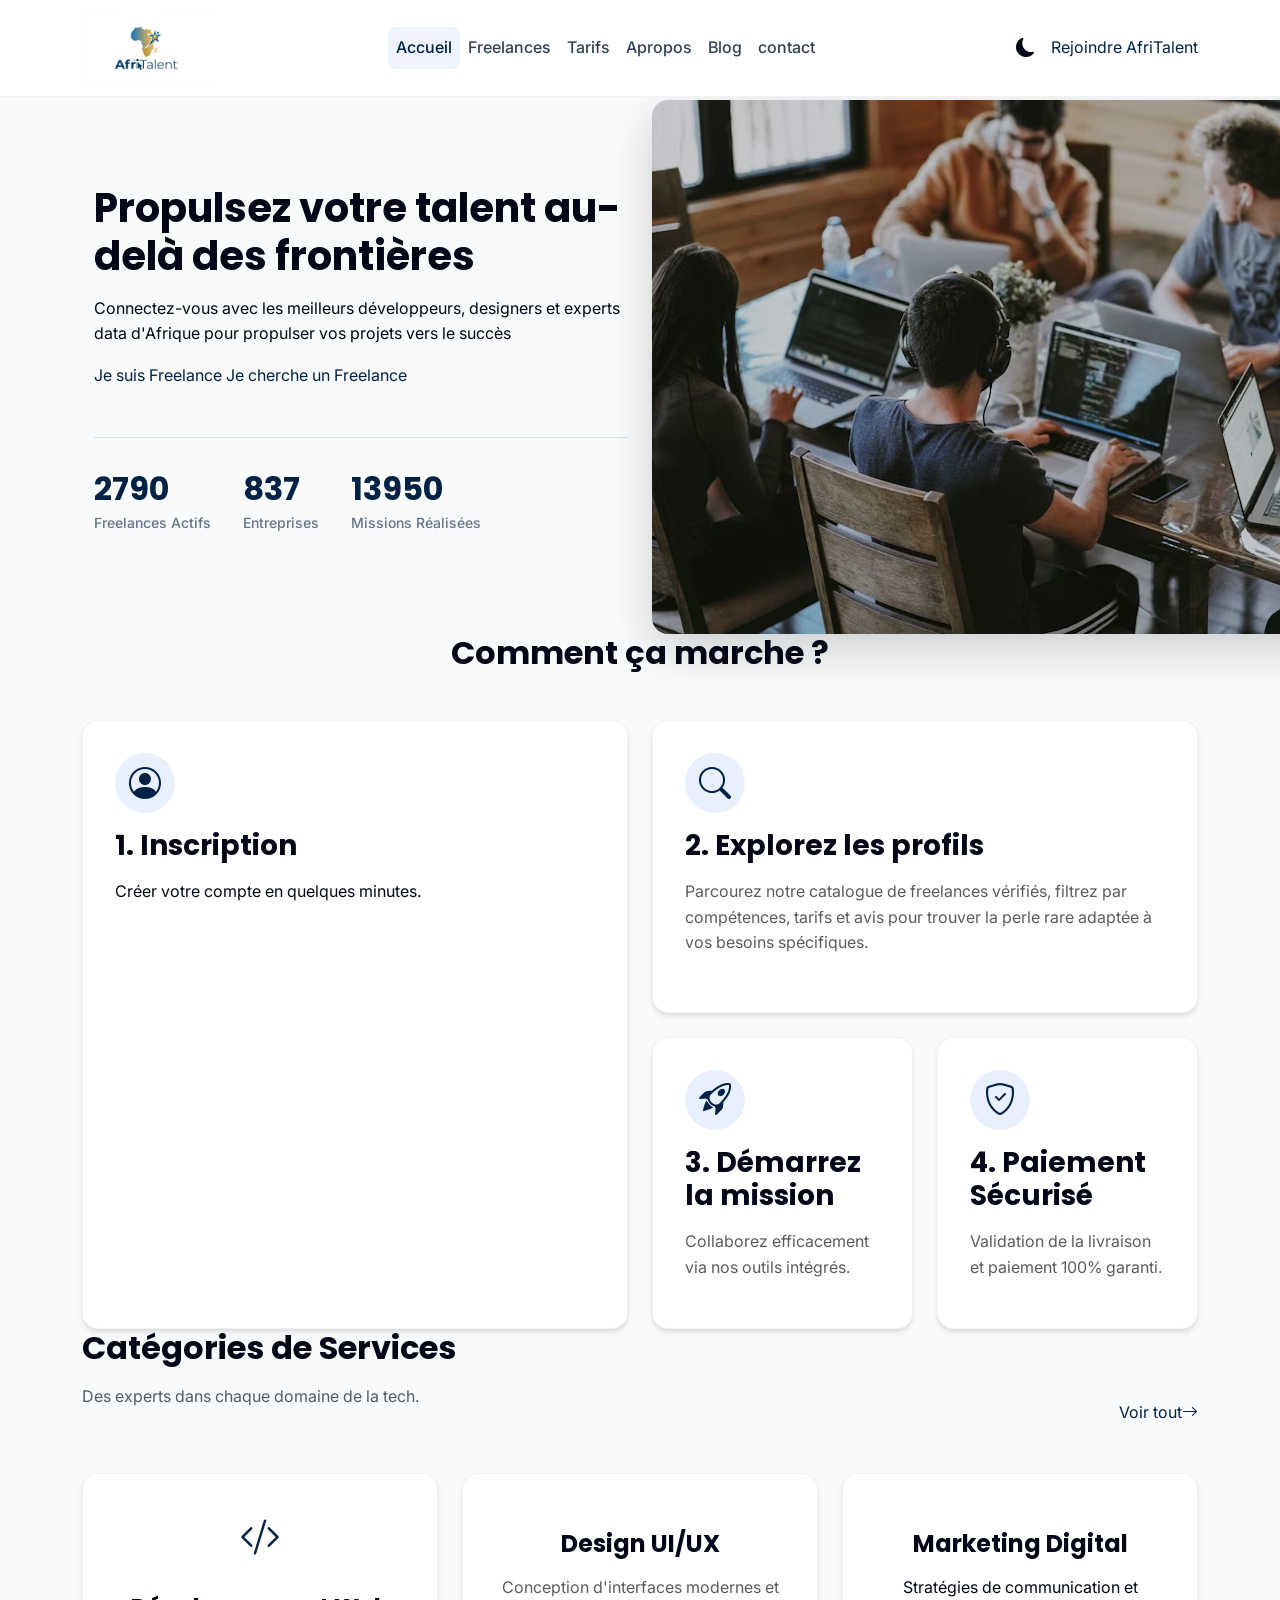
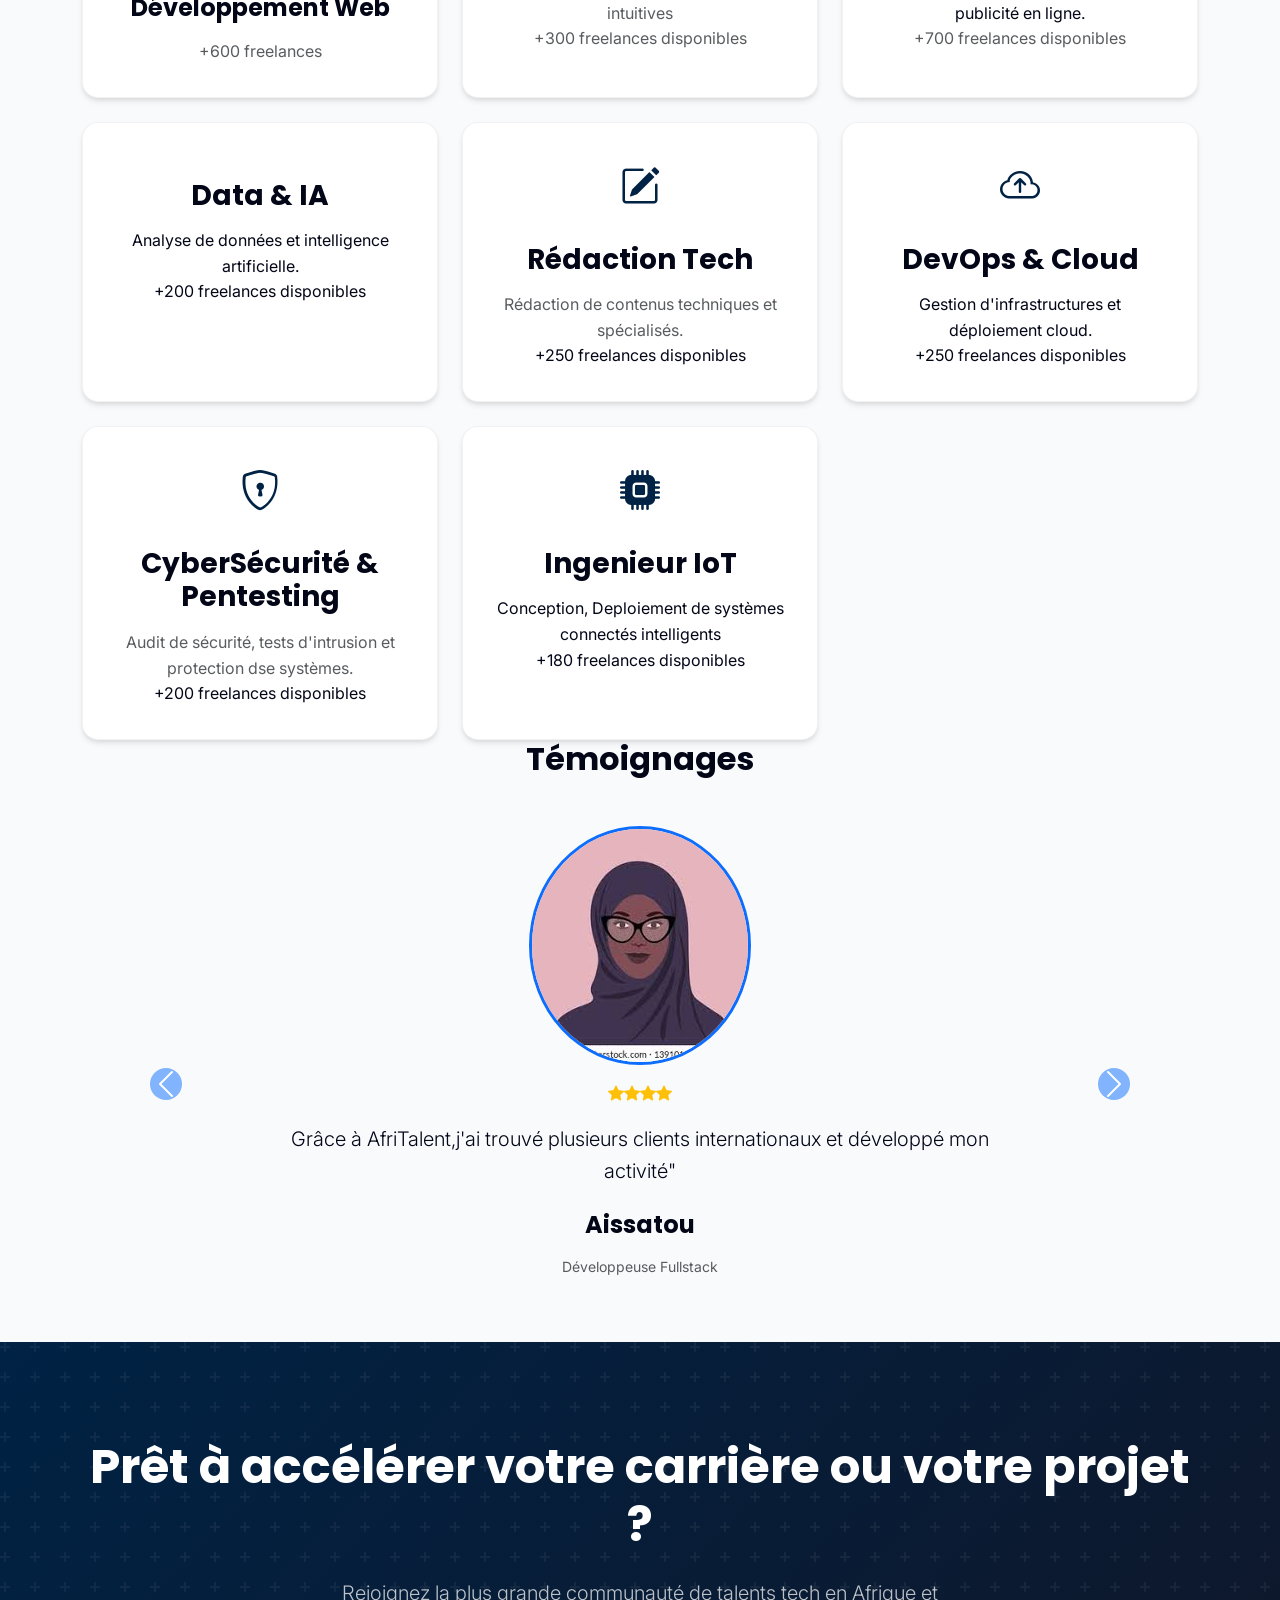
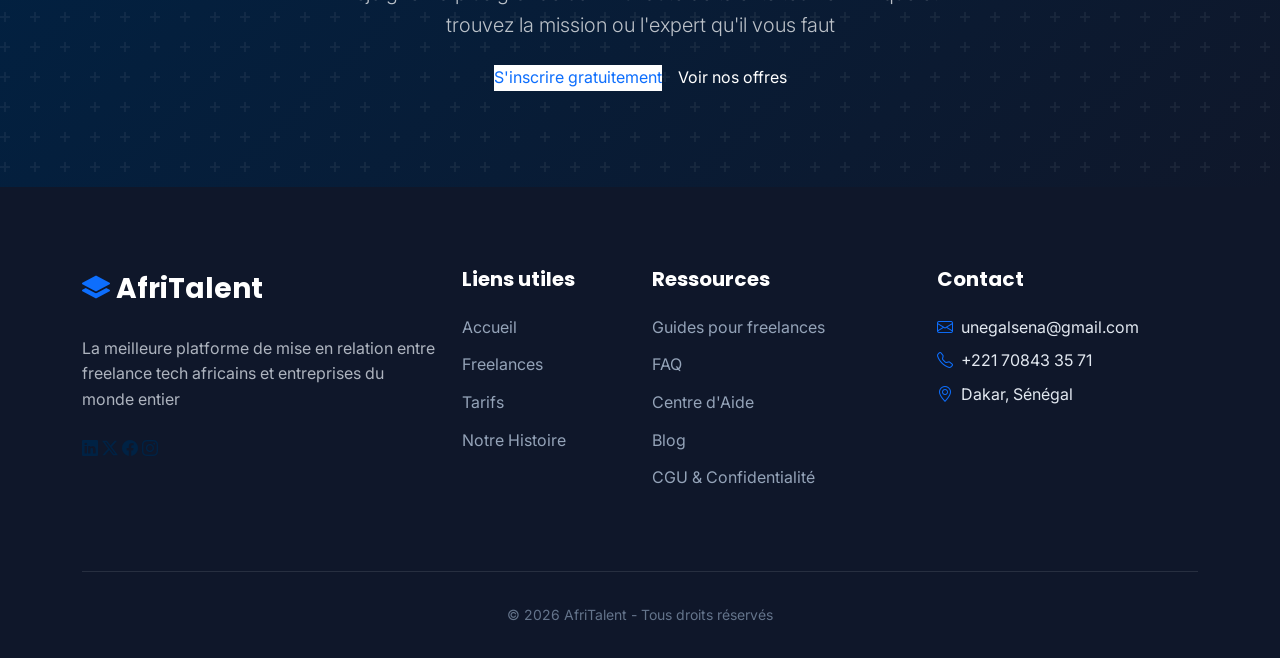
==== commit cfcba5bf: "JS : compteurs animés au scroll et animations fade-in des sections" ====
--- a/index.html
+++ b/index.html
@@ -63,15 +63,15 @@
                 </div>
                 <div class="hero-stats">
                     <div class="stat-item">
-                        +<h3 class="counter" data-target="3000">0</h3>
+                        <h3 class="counter" data-target="3000">0</h3>
                         <p>Freelances Actifs</p>
                     </div>
                     <div class="stat-item">
-                        +<h3 class="counter" data-target="900">0</h3>
+                        <h3 class="counter" data-target="900">0</h3>
                         <p>Entreprises</p>
                     </div>
                     <div class="stat-item">
-                        +<h3 class="counter" data-target="15000">0</h3>
+                        <h3 class="counter" data-target="15000"></h3>
                         <p>Missions Réalisées</p>
                     </div>
                 </div>
--- a/css/style.css
+++ b/css/style.css
@@ -527,9 +527,21 @@
     opacity: 1;/* Rend le bouton visible progressivement */
     visibility: visible; /* Réaffiche l’élément */
 }
-
-
-
-
-
-
+/* Fade-in animation */
+
+.fade-in {
+  opacity: 0;
+  transform: translateY(30px);
+  transition: opacity 0.8s ease-out, transform 0.8s ease-out;
+}
+
+.fade-in.visible {
+  opacity: 1;
+  transform: translateY(0);
+}
+
+
+
+
+
+
--- a/css/style.css
+++ b/css/style.css
@@ -527,9 +527,21 @@
     opacity: 1;/* Rend le bouton visible progressivement */
     visibility: visible; /* Réaffiche l’élément */
 }
-
-
-
-
-
-
+/* Fade-in animation */
+
+.fade-in {
+  opacity: 0;
+  transform: translateY(30px);
+  transition: opacity 0.8s ease-out, transform 0.8s ease-out;
+}
+
+.fade-in.visible {
+  opacity: 1;
+  transform: translateY(0);
+}
+
+
+
+
+
+
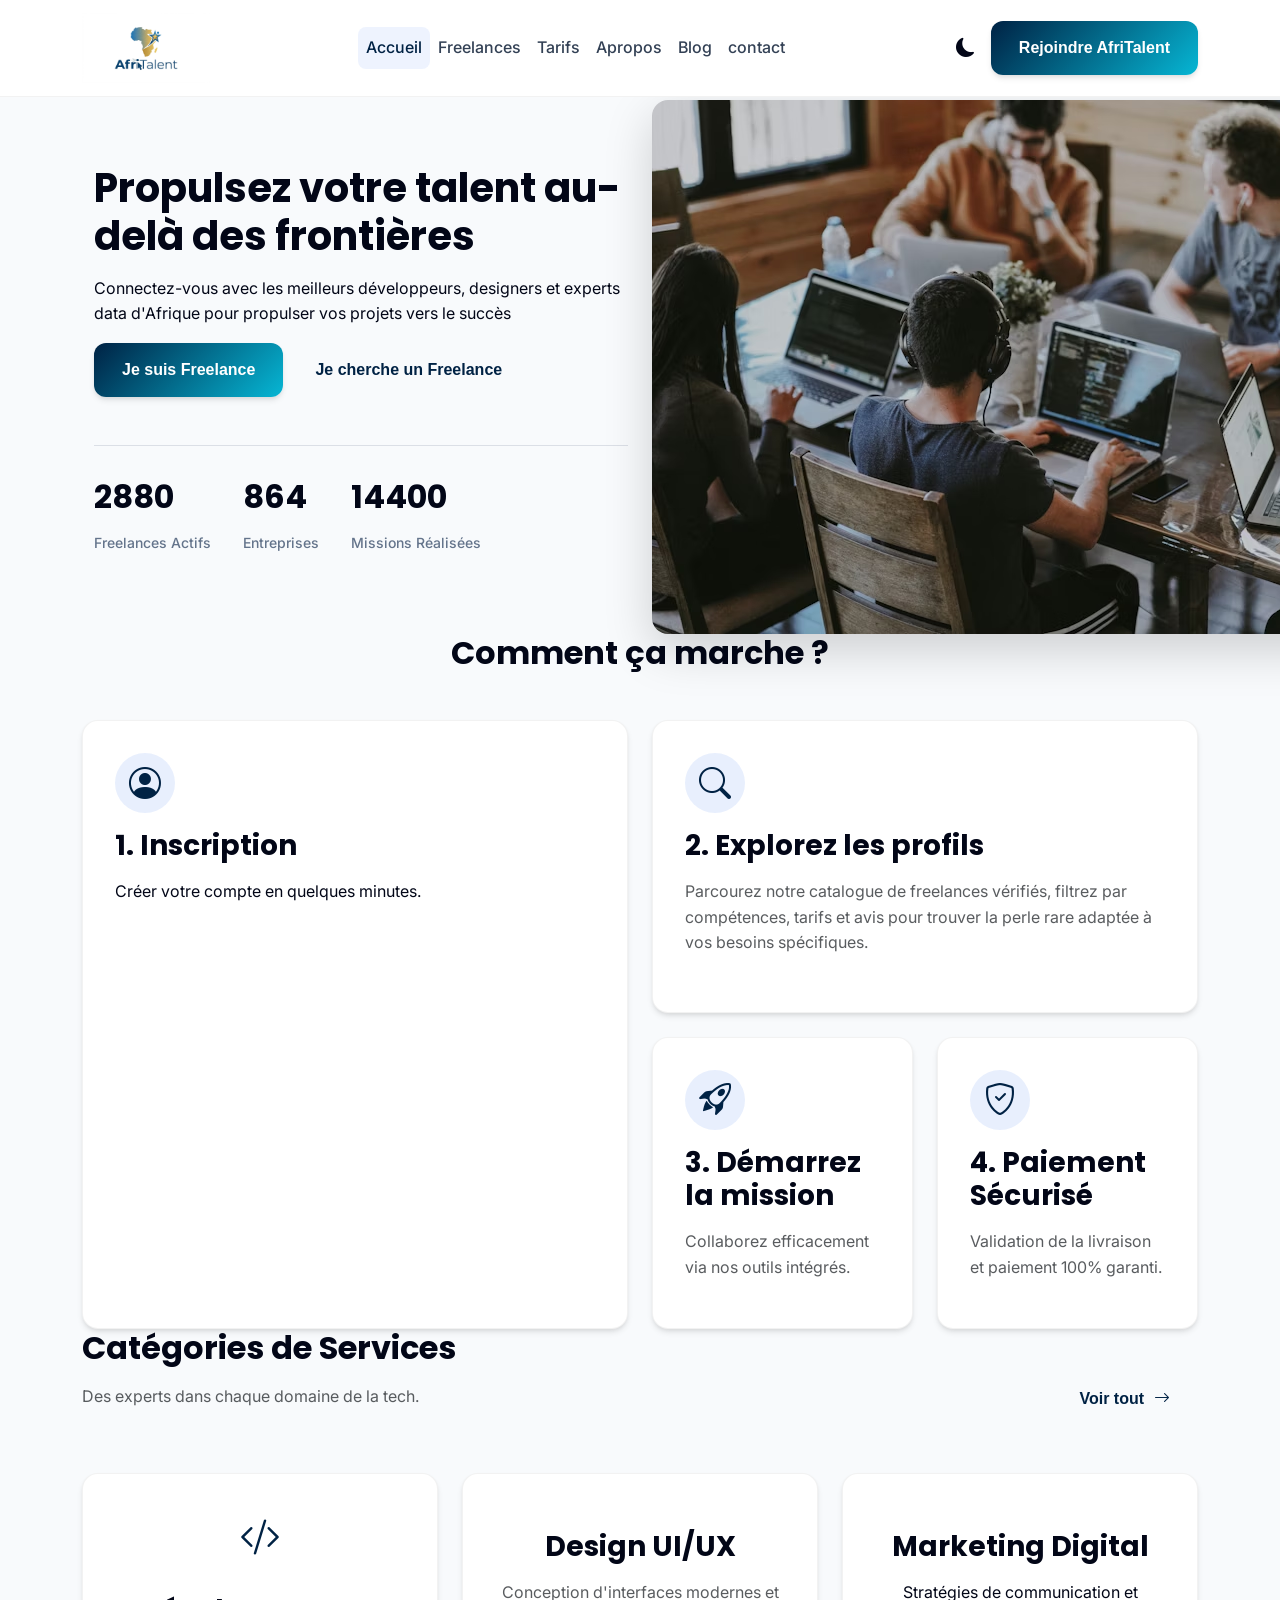
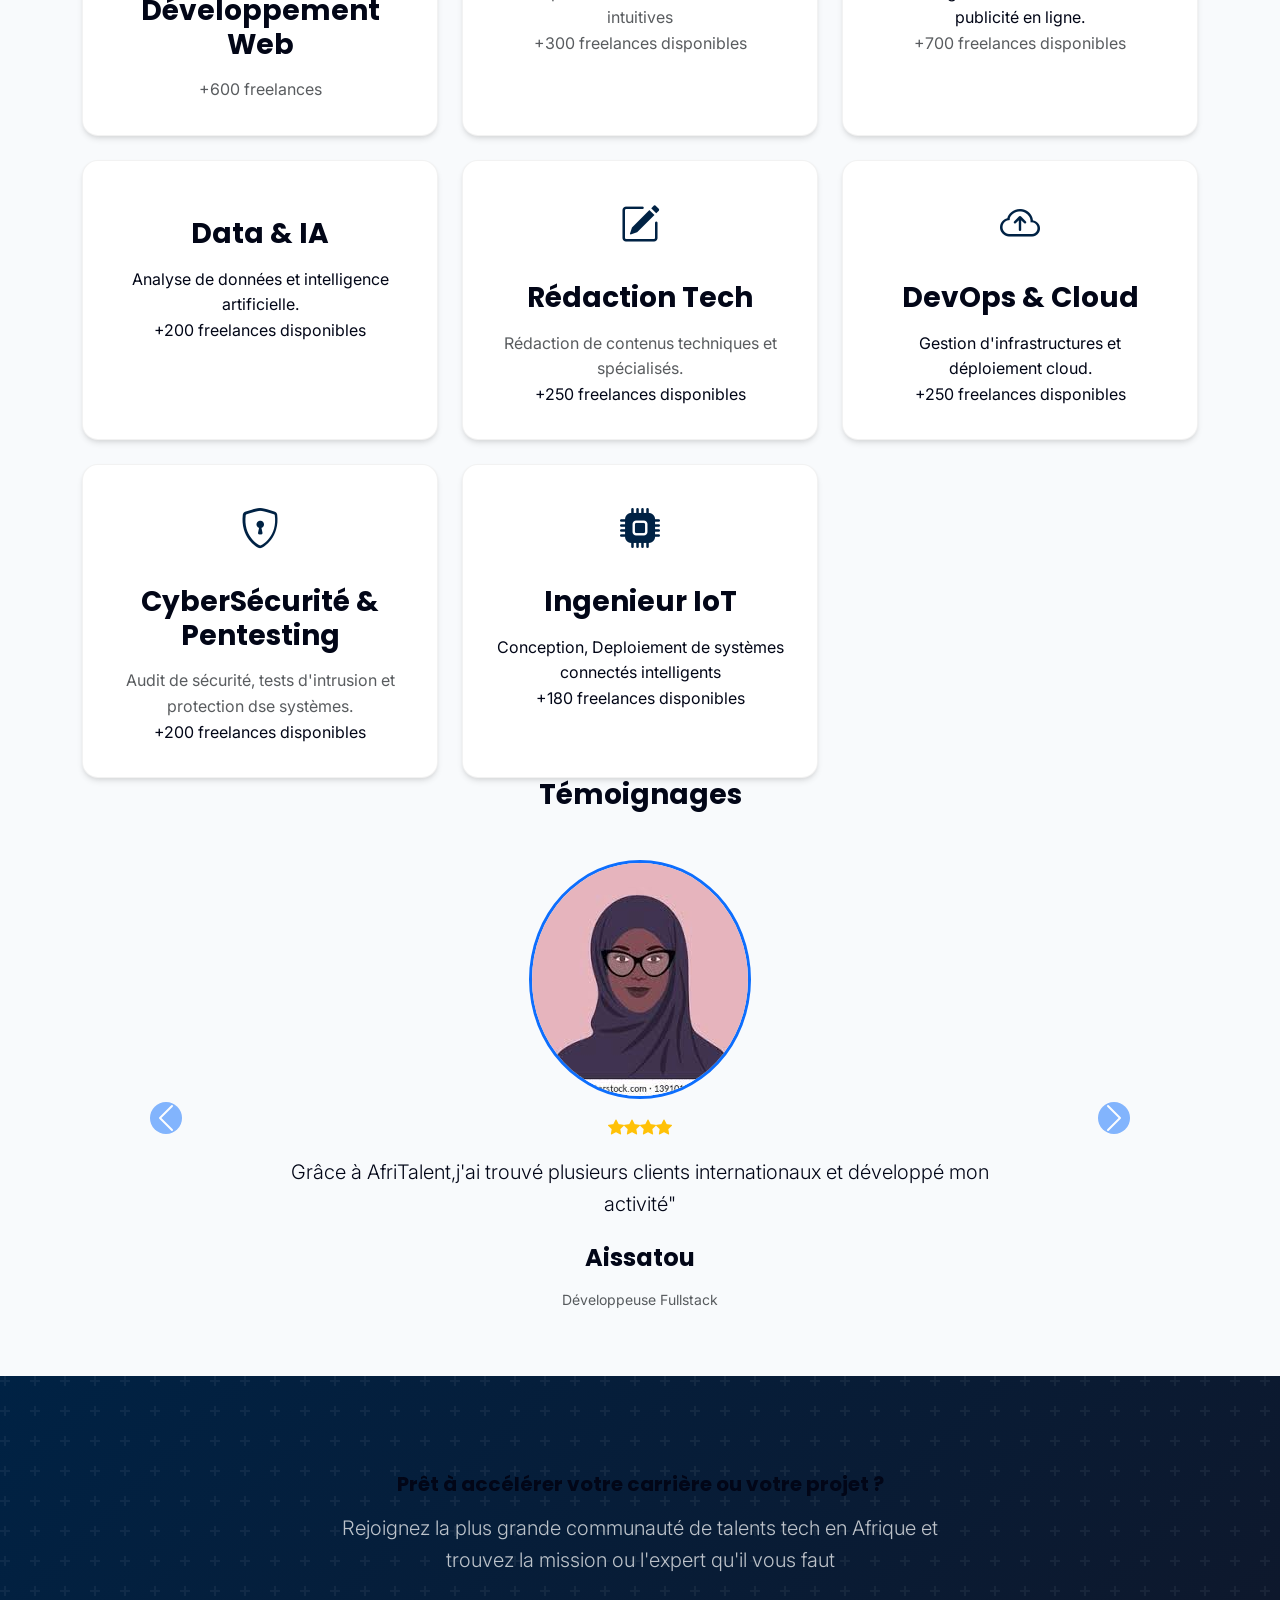
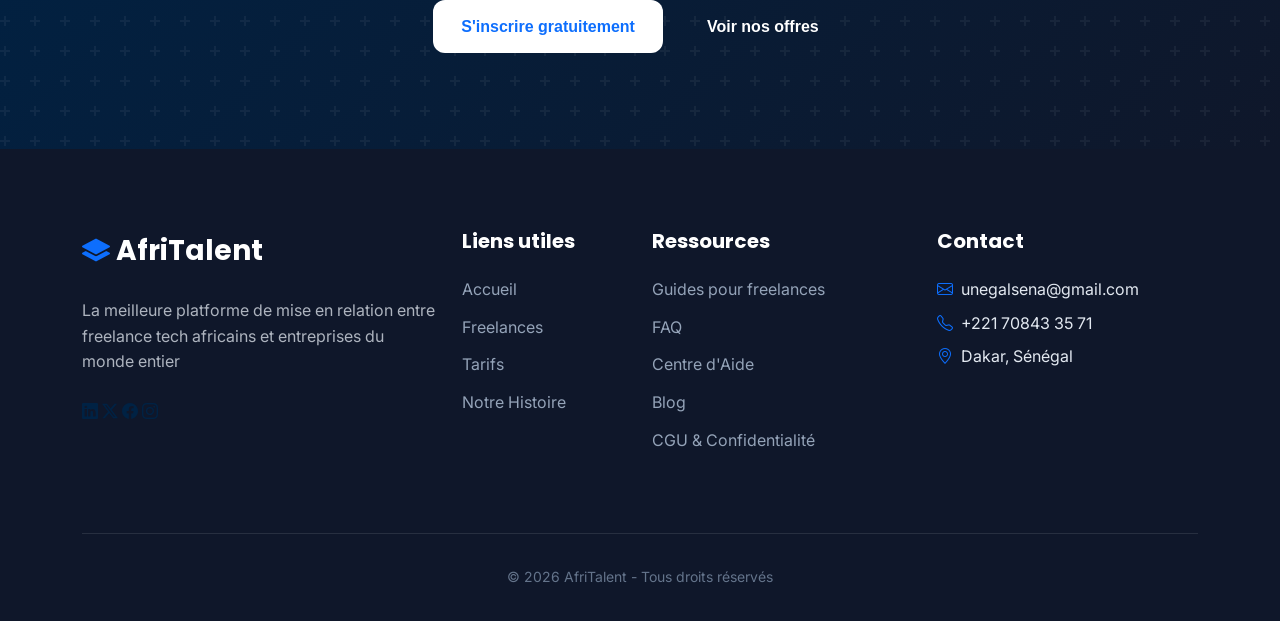
==== commit 6f868a16: "Finalisation : corrections responsive, optimisation du code et commentaires" ====
--- a/index.html
+++ b/index.html
@@ -1,24 +1,36 @@
 <!DOCTYPE html>
-<html lang="en">
+<html lang="fr">
 <head>
     <meta charset="UTF-8">
     <meta name="viewport" content="width=device-width, initial-scale=1.0">
     <title>AfriTalent</title>
-    <link rel="stylesheet" href="css/style.css">
     <link href="https://cdn.jsdelivr.net/npm/bootstrap@5.3.8/dist/css/bootstrap.min.css" rel="stylesheet" integrity="sha384-sRIl4kxILFvY47J16cr9ZwB07vP4J8+LH7qKQnuqkuIAvNWLzeN8tE5YBujZqJLB" crossorigin="anonymous">
     <link rel="stylesheet" href="https://cdn.jsdelivr.net/npm/bootstrap-icons@1.11.1/font/bootstrap-icons.css">
+    <script>
+        (function() {
+            // Récupération du thème sauvegardé dans le localStorage
+            const theme = localStorage.getItem('theme');
+            // Si le thème est sombre, ajout de la classe dark
+            if (theme === 'dark') {
+                document.documentElement.classList.add('dark');
+            }
+        })();
+    </script>
     <link rel="stylesheet" href="css/style.css">
     <link rel="stylesheet" href="https://fonts.googleapis.com/css2?family=Inter:wght@400;500;600&family=Poppins:wght@600;700;800&display=swap">
 </head>
 <body>
     <header>
+        <!-- NAVBAR -->
         <nav class="navbar navbar-expand-lg fixed-top" aria-label="main-navbar">
             <div class="container">
-                <img src="images/AfriTalent.png" alt="AfriTalent" height="70">
+                <img src="images/AfriTalent.png" alt="AfriTalent" height="70" class="logoafritalent">
+                <!-- Bouton menu responsive -->
                 <button class="navbar-toggler shadow-none" type="button" data-bs-toggle="collapse" data-bs-target="#navbarContent" aria-controls="navbarContent" aria-expanded="false" aria-label="Toggle navigation">
                     <span class="navbar-toggler-icon"></span>
                 </button>
              <div class="collapse navbar-collapse" id="navbarContent">
+                <!-- Liens de navigation -->
                 <ul class="navbar-nav mx-auto mb-2 mb-lg-0">
                     <li class="nav-item">
                         <a class="nav-link active" aria-current="page" href="index.html">Accueil</a>
@@ -39,17 +51,21 @@
                         <a class="nav-link" href="contact.html">contact</a>
                     </li>
                 </ul>
+                <!-- Bouton mode sombre -->
                 <div class="d-flex align-items-center gap-3">
                     <button id="theme-toggle" aria-label="Activer le mode sombre">
                         <i class="bi bi-moon-fill"></i>
                     </button>
                 </div>
+                <!-- Bouton inscription -->
                 <a href="#" class="btn-custom btn-primary-custom">Rejoindre AfriTalent</a>
              </div>
             </div>
         </nav>
     </header>
+    <!-- CONTENU PRINCIPAL -->
     <main>
+        <!-- HERO SECTION -->
         <section class="hero-section container">
             <div class="container">
                 <div class="row align-items-center">
@@ -61,17 +77,18 @@
                     <a href="tarifs.html" class="btn-custom btn-primary-custom">Je suis Freelance</a>
                     <a href="freelances.html" class="btn-custom btn-secondary-custom">Je cherche un Freelance</a>
                 </div>
+                <!-- COMPTEUR -->
                 <div class="hero-stats">
                     <div class="stat-item">
-                        <h3 class="counter" data-target="3000">0</h3>
+                        <h2 class="counter" data-target="3000">0</h2>
                         <p>Freelances Actifs</p>
                     </div>
                     <div class="stat-item">
-                        <h3 class="counter" data-target="900">0</h3>
+                        <h2 class="counter" data-target="900">0</h2>
                         <p>Entreprises</p>
                     </div>
                     <div class="stat-item">
-                        <h3 class="counter" data-target="15000"></h3>
+                        <h2 class="counter" data-target="15000">0</h2>
                         <p>Missions Réalisées</p>
                     </div>
                 </div>
@@ -83,11 +100,13 @@
              </div> 
             </div>
         </section>
+        <!-- COMMENT ÇA MARCHE -->
         <section class="section-padding bg-light-custom fade-in">
             <div class="container">
                 <div class="text-center mb-5">
                     <h2>Comment ça marche ?</h2>
                 </div>
+                <!-- GRILLE BENTO -->
                 <div class="bento-grid">
                     <!-- Carte 1 -->
                     <div class="bento-item bento-item-1">
@@ -125,6 +144,7 @@
             </div> 
         </section>
         <section class="section-padding fade-in">
+            <!-- CATEGORIES SERVICES -->
             <div class="container">
                 <div class="d-flex justify-content-between align-items-end mb-5">
                     <div>
@@ -139,7 +159,7 @@
                             <div class="icon-wrapper">
                                 <i class="bi bi-code-slash"></i>
                             </div>
-                            <h4>Développement Web</h4>
+                            <h3>Développement Web</h3>
                             <p class="text-muted mb-0">+600 freelances</p>
                         </div>
                     </div>
@@ -148,7 +168,7 @@
                             <div class="icon-wrapper">
                                 <i class="bi bi-code-palette"></i>
                             </div>
-                            <h4>Design UI/UX</h4>
+                            <h3>Design UI/UX</h3>
                             <p class="text-muted mb-0">Conception d'interfaces modernes et intuitives </p>
                             <p class="text-muted mb-0">+300 freelances disponibles</p>
                         </div>
@@ -158,7 +178,7 @@
                             <div class="icon-wrapper">
                                 <i class="bi bi-code-megaphone"></i>
                             </div>
-                            <h4>Marketing Digital</h4>
+                            <h3>Marketing Digital</h3>
                             <p class="texted-muted mb-0">Stratégies de communication et publicité en ligne.</p>
                             <p class="text-muted mb-0">+700 freelances disponibles</p>   
                         </div>
@@ -220,9 +240,10 @@
             </div>
         </section>
         <section class="section-padding bg-light-custom fade-in">
+            <!-- SECTION TEMOIGNAGES -->
             <div class="container">
                 <div class="text-center mb-5">
-                    <h2>Témoignages</h2>
+                    <h3>Témoignages</h3>
                 </div>
                 <div id="testimonialCarousel" class="carousel slide" data-bs-ride="carousel">
                     <div class="carousel-inner pb-5">
@@ -323,8 +344,9 @@
             </div>
         </section>
         <section class="cta-section text-center fade-in">
+            <!-- SECTION CTA -->
             <div class="container position-relative" style="z-index: 1;">
-                <h2>Prêt à accélérer votre carrière ou votre projet ?</h2>
+                <h5>Prêt à accélérer votre carrière ou votre projet ?</h5>
                 <p class="lead mb-4 mx-auto text-light opacity-75" style="max-width: 600px;">Rejoignez la plus grande communauté de talents tech en Afrique et trouvez la mission ou l'expert qu'il vous faut</p>
                 <div class="d-flex justify-content-center gap-3 flex-wrap">
                     <a href="contact.html" class="btn-custom bg-white text-primary">S'inscrire gratuitement</a>
@@ -333,6 +355,7 @@
             </div>
         </section>
     </main>
+    <!-- FOOTER -->
     <footer class="footer">
         <div class="container">
             <div class="row g-4">
--- a/css/style.css
+++ b/css/style.css
@@ -1,70 +1,73 @@
 :root {
-    /* Couleurs*/
+    /* Couleurs principales du site*/
     --primary: #002244;
     --secondary: #0f172a;
     --accent: #06b6d4;
     --light: #f8fafc;
     --dark: #020617;
+    /* Couleurs des textes */
     --text-main: #334155; 
     --text-muted: #64748b; 
 
 
-    /*Fonts*/
-    --font-heading: 'Poppins', sans-serif;
-    --font-body: 'Inter', sans-serif;
+    /*Polices*/
+    --font-heading: 'Poppins', sans-serif; /* Police utilisée pour les titres */
+    --font-body: 'Inter', sans-serif; /* Police utilisée pour le texte normal */
     
-    --radius: 16px;
-    --radius-sm: 8px;
-    --transition: all 0.3s ease;
-    --shadow-sm: 0 4px 6px -1px rgba(0, 0, 0, 0.1), 0 2px 4px -1px rgba(0, 0, 0, 0.06);
-    --shadow-md: 0 10px 15px -3px rgba(0, 0, 0, 0.1), 0 4px 6px -2px rgba(0, 0, 0, 0.05);
-    --shadow-lg: 0 20px 25px -5px rgba(0, 0, 0, 0.1), 0 10px 10px -5px rgba(0, 0, 0, 0.04);
-    --shadow-hover: 0 25px 50px -12px rgba(37, 99, 235, 0.25);
+    --radius: 16px; /* Rayon principal des bordures pour arrondir les cartes, boutons, etc. */
+    --radius-sm: 8px; /* Petit rayon de bordure utilisé pour les petits éléments */
+    --transition: all 0.3s ease; /* transition fluide pour les animations, hover et changements visuels */
+    --shadow-sm: 0 4px 6px -1px rgba(0, 0, 0, 0.1), 0 2px 4px -1px rgba(0, 0, 0, 0.06); /* petite ombre légère utilisée sur les cartes et boutons pour donner un effet de profondeur discret */
+    --shadow-md: 0 10px 15px -3px rgba(0, 0, 0, 0.1), 0 4px 6px -2px rgba(0, 0, 0, 0.05); /* Ombre moyenne utilisée pour accentuer davantage les éléments importants */
+    --shadow-lg: 0 20px 25px -5px rgba(0, 0, 0, 0.1), 0 10px 10px -5px rgba(0, 0, 0, 0.04); /* Grande ombre utilisée pour mettre certains éléments en avant avec plus de relief */
+    --shadow-hover: 0 25px 50px -12px rgba(37, 99, 235, 0.25); /* Ombre appliquée lors du survol pour créer un effet interactif moderne */
 }
 
 /*Reset et style de base*/
+/* Sélectionne tous les éléments de la page ainsi que leurs pseudo-éléments before et after */
 *, *::before, *::after {
-    box-sizing: border-box;
+    box-sizing: border-box; /* Inclut padding et border dans la taille totale des éléments */
     margin: 0;
     padding: 0;
 }
 body {
-    font-family: var(--font-body);
-    margin-top: 100px;
+    font-family: var(--font-body); /* Définit la police principale du site */
+    margin-top: 100px; /*espace en haute pour eviter que la navbar fixe cache le contenu */
     background-color: var(--light);
     color: var(--dark);
-    line-height: 1.6;
+    line-height: 1.6; /* Espace vertical entre les lignes pour améliorer la lisibilité */
     overflow-x:  hidden;  /*Pour eviter les debordements horizontaux*/
+    transition: background-color 0.3s ease, color 0.3s ease; /* Animation fluide lors du changement de couleur ou du mode sombre */
 }
 html { 
-    scroll-behavior: smooth;
+    scroll-behavior: smooth; /* scroll fluide*/
 }
 h1, h2, h3, h4, h5, h6 {
-    font-family: var(--font-heading);
+    font-family: var(--font-heading); /* Utilise la police des titres définie dans les variables */
     color: var(--dark);
-    font-weight: 700;
-    line-height: 1.2;
-    margin-bottom: 1rem;
+    font-weight: 700; /* Rend les titres plus épais */
+    line-height: 1.2; /* Réduit légèrement l’espace entre les lignes des titres */
+    margin-bottom: 1rem; /* Ajoute un espace sous chaque titre */
 }
 a {
     color: var(--primary);
-    text-decoration: none;
-    transition: var(--transition);
+    text-decoration: none; /* Supprime le soulignement par défaut */
+    transition: var(--transition); /* Ajoute une transition fluide lors des interactions */
 }
 a:hover {
-    color: var(--accent);
+    color: var(--accent); /* Change la couleur du lien au survol */
 }
 /*Navbar*/
 .navbar {
   background: rgba(255,255,255,0.95);
-  backdrop-filter: blur(12px);
+  backdrop-filter: blur(12px); /* Effet de flou derrière la navbar */
   transition: var(--transition);
   padding: 0.8rem 0;
-  border-bottom: 1px solid rgba(0,0,0,0.05);
+  border-bottom: 1px solid rgba(0,0,0,0.05); /*border en bas*/
 }
 .navbar.scrolled {
-  padding: 0.4rem 0;
-  box-shadow: 0 2px 20px rgba(0,0,0,0.1);
+  padding: 0.4rem 0; /* Réduit la taille verticale de la navbar */
+  box-shadow: 0 2px 20px rgba(0,0,0,0.1); /* Ajoute une ombre pour donner du relief */
 }
 .navbar-brand {
   font-family: var(--font-heading);
@@ -75,7 +78,7 @@
 .navbar-brand img {
   background-color: var(--secondary);
   padding: 8px 12px;
-  border-radius: 12px;
+   border-radius: 12px; /*bordure arrondi */
 }
 .navbar .nav-link {
   font-weight: 500;
@@ -95,12 +98,12 @@
 border: none;
 color: var(--dark);
 font-size: 1.2rem;
-cursor: pointer;
+cursor: pointer; /* Curseur en main lors du survol*/
 transition: var(--transition);
 margin-left: 1rem;
 margin-right: 1rem;
 }
-#theme-toggle:hover {
+#theme-toggle:hover { /* Effet hover du bouton */
 color: var(--primary);
 }
 /*footer*/
@@ -116,7 +119,7 @@
 font-size: 1.25rem;
 }
 .footer-links {
-list-style: none;
+list-style: none; /* Supprime le style (les puces) */
 padding: 0;
 }
 .footer-links li {
@@ -128,7 +131,7 @@
 }
 .footer-links a:hover {
 color: var(--accent);
-padding-left: 5px;
+padding-left: 5px; /* Décale légèrement le lien */
 }
 .footer-bottom {
 border-top: 1px solid rgba(255, 255, 255, 0.1);
@@ -140,14 +143,14 @@
 }
 /*HERO*/
 .hero {
-min-height: 100vh;
-display: flex;
-align-items: center;
+min-height: 100vh; /* Hauteur minimale = écran */
+display: flex; /* Utilise Flexbox */
+align-items: center; /* Centre verticalement */
 position: relative;
-overflow: hidden;
+overflow: hidden; /* Cache les débordements */
 padding-top: 80px;
 background: radial-gradient(circle at top right, rgba(37, 99, 235, 0.1), transparent 50%),
-radial-gradient(circle at bottom left, rgba(6, 182, 212, 0.1), transparent 50%);
+radial-gradient(circle at bottom left, rgba(6, 182, 212, 0.1), transparent 50%); /* Dégradés décoratifs */
 }
 .hero h1 {
 font-size: clamp(2.5rem, 5vw, 4rem);
@@ -158,11 +161,11 @@
 .hero h1 span {
 color: var(--primary);
 position: relative;
-display: inline-block;
+display: inline-block; /* INLINE-BLOCK : Propriété qui permet à un élément de se comporter comme du texte (s'aligner horizontalement avec ses voisins) tout en acceptant des dimensions (largeur, hauteur) et des marges */
 }
 .hero h1 span::after {
 content: '';
-position: absolute;
+position: absolute; /*ABSOLUTE : L'élément est sorti du flux normal. Il est positionné par rapport au premier parent qui possède une position autre que 'static' (ex: relative). S'il n'en a pas, il se positionne par rapport à la page entière.*/
 width: 100%;
 height: 30%;
 bottom: 0;
@@ -204,8 +207,8 @@
 transform: translate(-50%, -50%);
 width: 120%;
 height: 120%;
-background: linear-gradient(45deg, var(--primary), var(--accent));
-border-radius: 40% 60% 70% 30% / 40% 50% 60% 50%;
+background: linear-gradient(45deg, var(--primary), var(--accent)); /*degrade de couleur*/
+border-radius: 40% 60% 70% 30% / 40% 50% 60% 50%; /* BORDER-RADIUS (Complexe) : Utilise la syntaxe "slash" pour créer des formes organiques (blobs).- Les valeurs avant le slash définissent les rayons horizontaux.- Les valeurs après le slash définissent les rayons verticaux.Cela permet d'arrondir chaque coin de manière asymétrique pour un effet de forme fluide et naturelle.*/
 animation: blob-animate 10s infinite alternate;
 z-index: -1;
 opacity: 0.2;
@@ -213,8 +216,8 @@
 /*bento grid*/
 .bento-grid {
 display: grid;
-grid-template-columns: repeat(4, 1fr);
-grid-template-rows: repeat(2, 1fr);
+grid-template-columns: repeat(4, 1fr); /* 4 colonnes égales */
+ grid-template-rows: repeat(2, 1fr); /*2lignes */
 gap: 1.5rem;
 }
 .bento-item {
@@ -493,7 +496,7 @@
 .dark-mode .hero-subtitle,
 .dark-mode .stat-item p,
 .dark-mode .navbar .nav-link {
-    color: #cbd5e1;
+    color: #e7ebf0;
 }
 /* Titres en blanc en mode sombre */
 .dark-mode h1,
@@ -528,20 +531,50 @@
     visibility: visible; /* Réaffiche l’élément */
 }
 /* Fade-in animation */
-
 .fade-in {
   opacity: 0;
   transform: translateY(30px);
   transition: opacity 0.8s ease-out, transform 0.8s ease-out;
 }
-
 .fade-in.visible {
   opacity: 1;
   transform: translateY(0);
 }
-
-
-
-
-
-
+/* Boutons personnalisés */
+.btn-custom {
+    display: inline-flex;
+    align-items: center;
+    justify-content: center;
+    gap: 10px;
+    padding: 14px 28px;
+    border: none;
+    border-radius: 12px;
+    font-weight: 600;
+    font-family: var(--font-heading);
+    text-decoration: none;
+    transition: var(--transition);
+    cursor: pointer;
+}
+/* Bouton principal */
+.btn-primary-custom {
+    background: linear-gradient(135deg, var(--primary), var(--accent));
+    color: white;
+    box-shadow: var(--shadow-sm);
+}
+/* Hover */
+.btn-primary-custom:hover {
+    transform: translateY(-3px);
+    box-shadow: var(--shadow-hover);
+    color: white;
+}
+.preload * {
+    transition: none !important;
+}
+/* Style par défaut pour le mode clair */
+.logoafritalent {
+    transition: filter 0.3s ease; /* Pour une transition douce */
+}
+/* Style appliqué uniquement en mode sombre */
+.dark .logoafritalent {
+    filter: invert(1); /* Inverse les couleurs (le noir devient blanc, etc.) */
+}
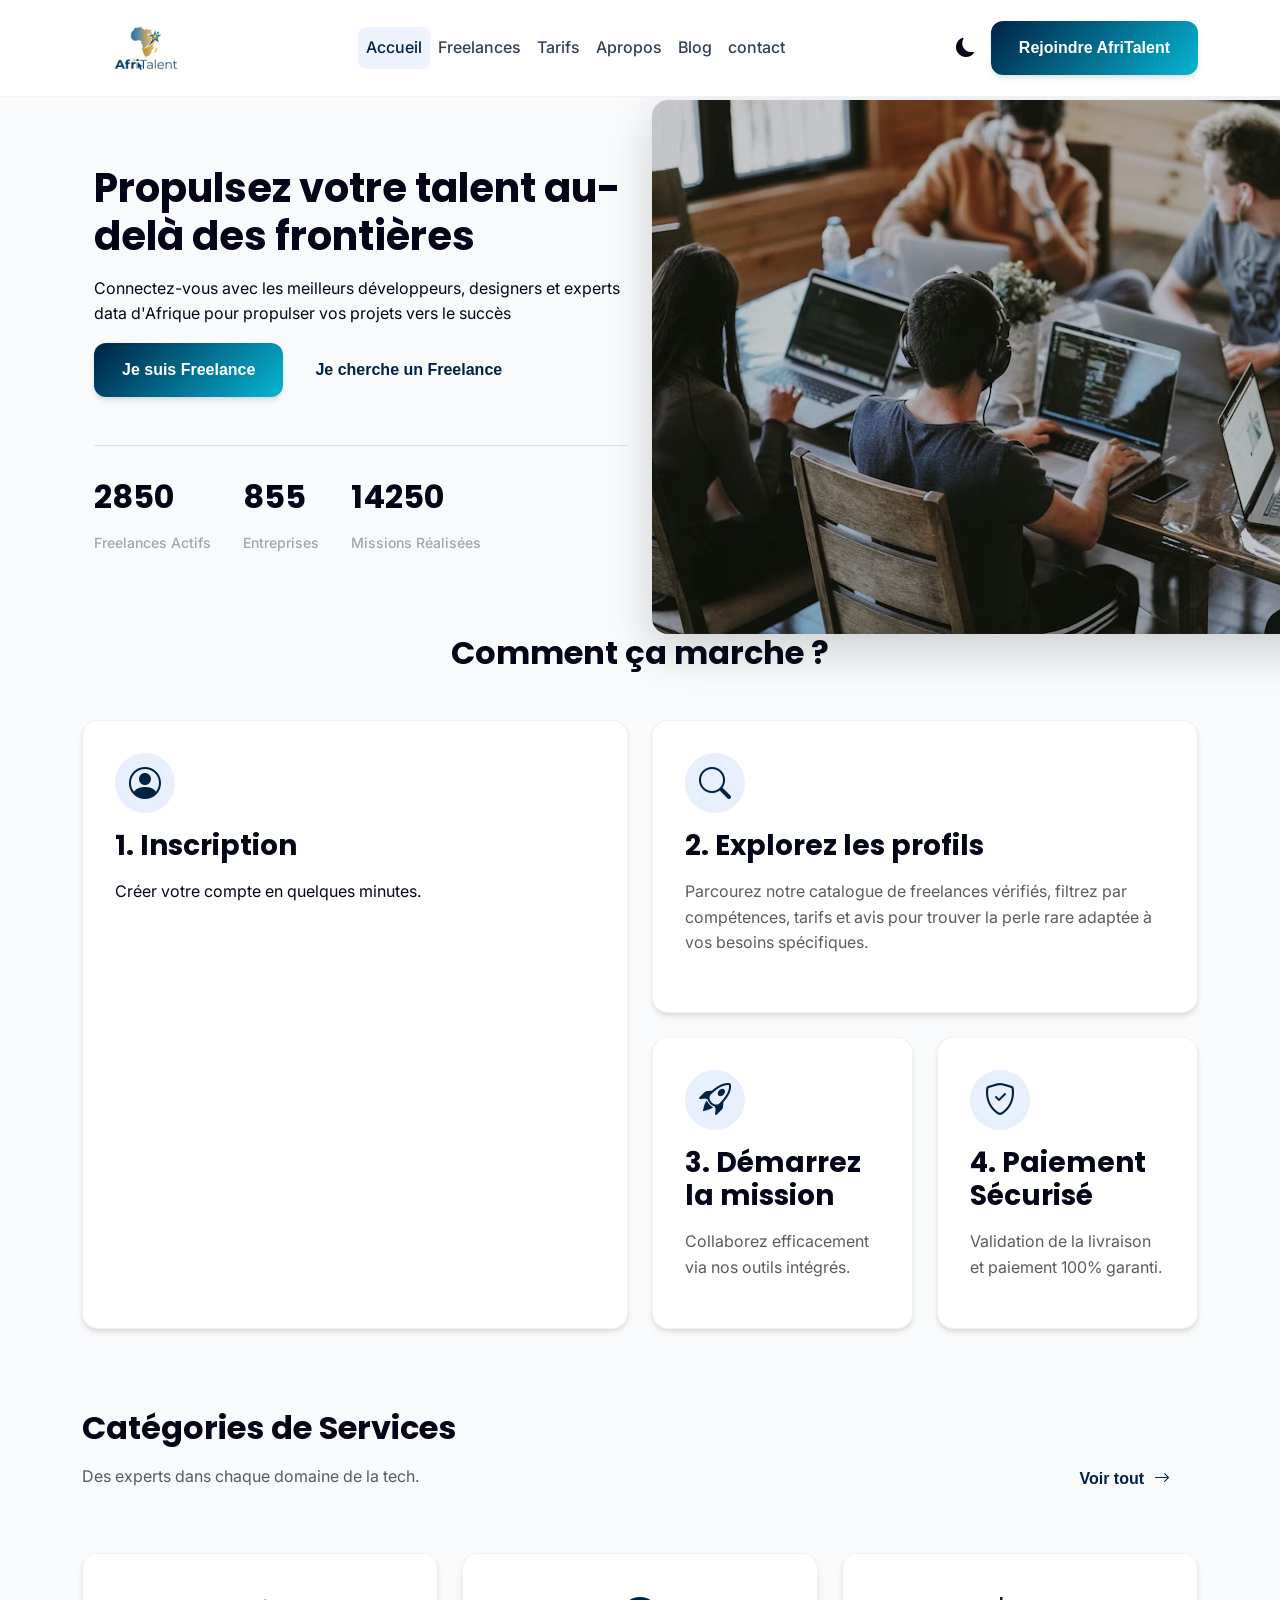
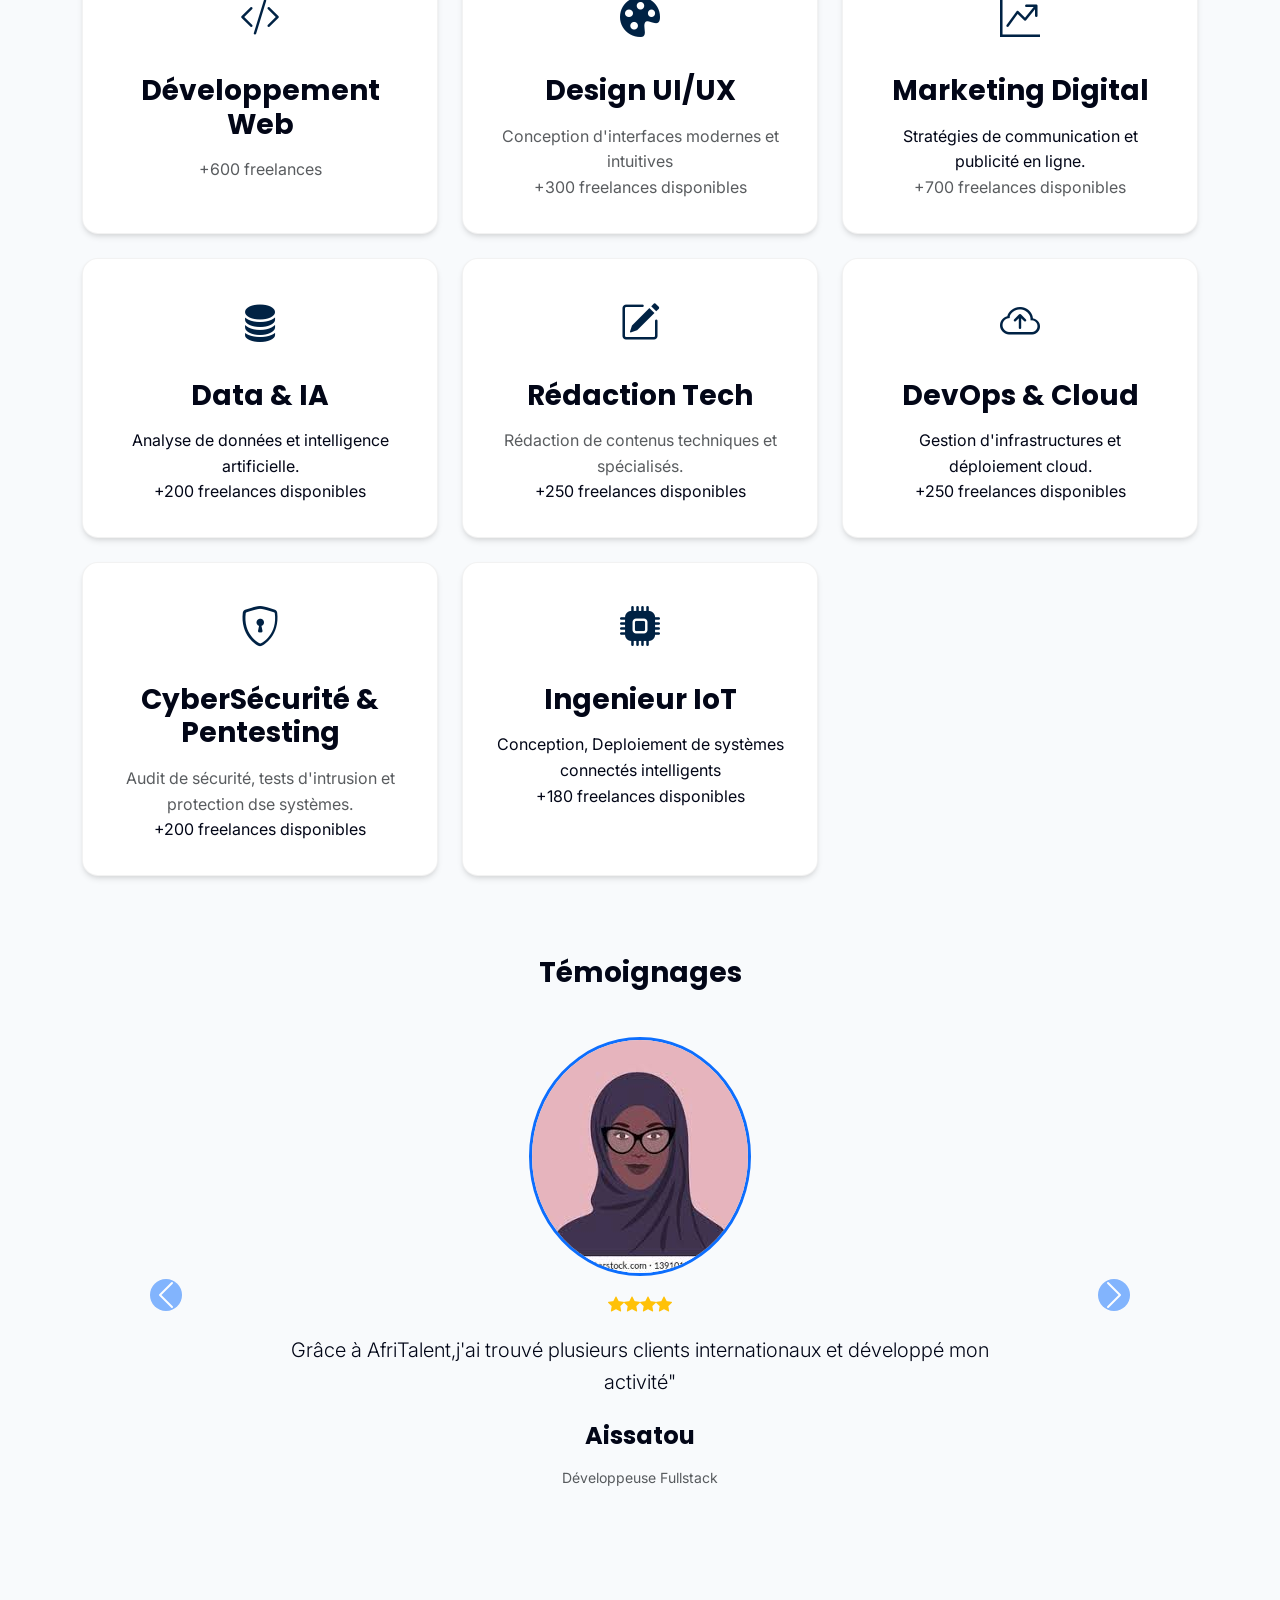
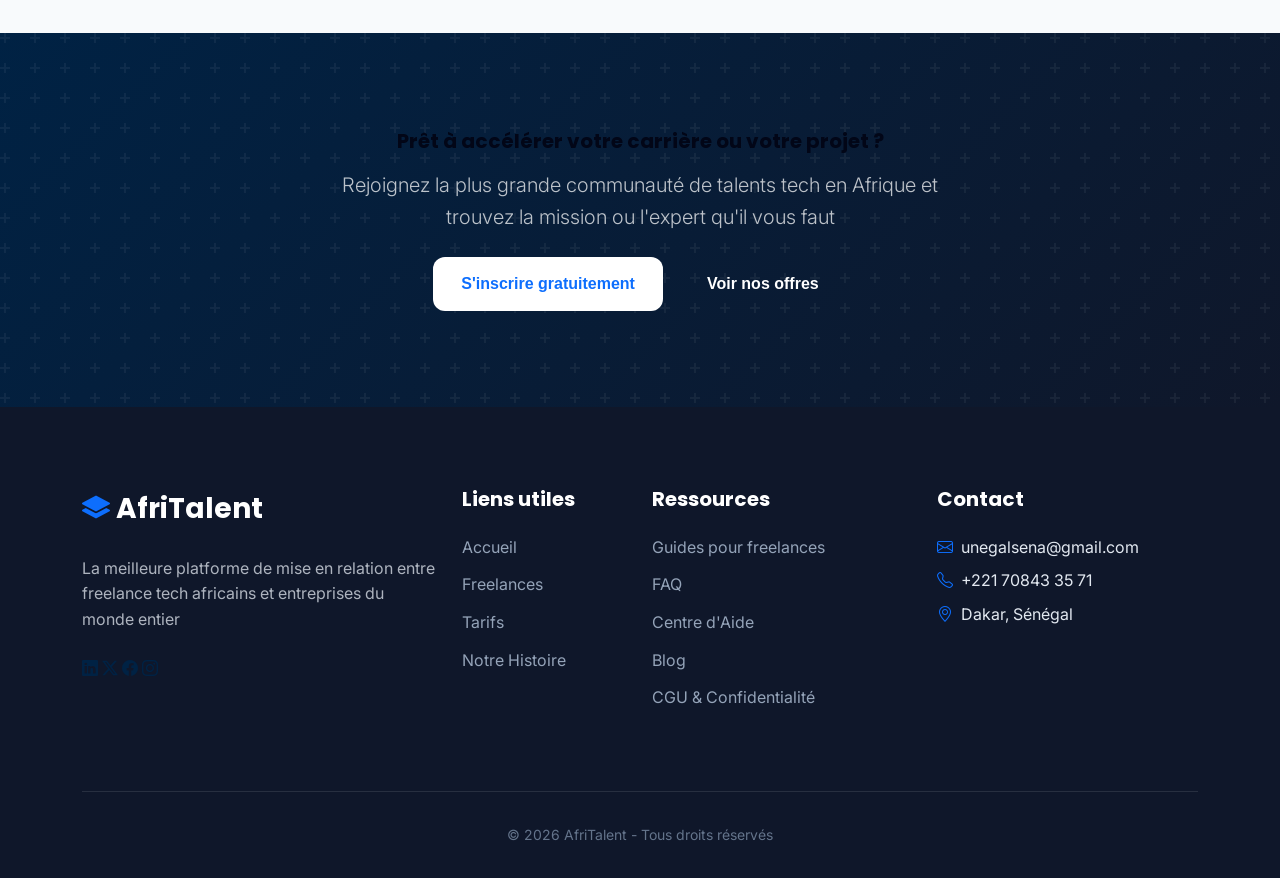
==== commit 678ed3b1: "Déploiement : GitHub Pages activé, README finalisé et présentation PowerPoint ajoutée" ====
--- a/index.html
+++ b/index.html
@@ -69,35 +69,34 @@
         <section class="hero-section container">
             <div class="container">
                 <div class="row align-items-center">
-              <div class="col-lg-6 mb-5 mb-lg-0">
-             
-                <h1>Propulsez votre talent <span>au-delà des frontières</span></h1>
-                <p>Connectez-vous avec les meilleurs développeurs, designers et experts data d'Afrique pour propulser vos projets vers le succès </p>
-                <div class="hero-buttons">
-                    <a href="tarifs.html" class="btn-custom btn-primary-custom">Je suis Freelance</a>
-                    <a href="freelances.html" class="btn-custom btn-secondary-custom">Je cherche un Freelance</a>
-                </div>
-                <!-- COMPTEUR -->
-                <div class="hero-stats">
-                    <div class="stat-item">
-                        <h2 class="counter" data-target="3000">0</h2>
-                        <p>Freelances Actifs</p>
-                    </div>
-                    <div class="stat-item">
-                        <h2 class="counter" data-target="900">0</h2>
-                        <p>Entreprises</p>
-                    </div>
-                    <div class="stat-item">
-                        <h2 class="counter" data-target="15000">0</h2>
-                        <p>Missions Réalisées</p>
-                    </div>
-                </div>
-              </div>  
-              <div class="col-lg-6 hero-image-container">
-                <div class="hero-image"></div>
-                    <img src="images/imageacceuil.avif" alt="imageacceuil" class="rounded-4 shadow-lg position-relative" style="z-index: 1;">
-              </div>
-             </div> 
+                    <div class="col-lg-6 mb-5 mb-lg-0">
+                        <h1>Propulsez votre talent <span>au-delà des frontières</span></h1>
+                        <p>Connectez-vous avec les meilleurs développeurs, designers et experts data d'Afrique pour propulser vos projets vers le succès </p>
+                        <div class="hero-buttons">
+                            <a href="tarifs.html" class="btn-custom btn-primary-custom">Je suis Freelance</a>
+                            <a href="freelances.html" class="btn-custom btn-secondary-custom">Je cherche un Freelance</a>
+                        </div>
+                        <!-- COMPTEUR -->
+                        <div class="hero-stats">
+                            <div class="stat-item">
+                                <h2 class="counter" data-target="3000">0</h2>
+                                <p>Freelances Actifs</p>
+                            </div>
+                            <div class="stat-item">
+                                <h2 class="counter" data-target="900">0</h2>
+                                <p>Entreprises</p>
+                            </div>
+                            <div class="stat-item">
+                                <h2 class="counter" data-target="15000">0</h2>
+                                <p>Missions Réalisées</p>
+                            </div>
+                        </div>
+                    </div>  
+                    <div class="col-lg-6 hero-image-container">
+                        <div class="hero-image"></div>
+                        <img src="images/imageacceuil.avif" alt="imageacceuil" class="rounded-4 shadow-lg position-relative" style="z-index: 1;">
+                    </div>
+                </div> 
             </div>
         </section>
         <!-- COMMENT ÇA MARCHE -->
@@ -166,7 +165,7 @@
                     <div class="col-md-4 col-sm-6">    
                         <div class="category-card">
                             <div class="icon-wrapper">
-                                <i class="bi bi-code-palette"></i>
+                                <i class="bi bi-palette-fill"></i>
                             </div>
                             <h3>Design UI/UX</h3>
                             <p class="text-muted mb-0">Conception d'interfaces modernes et intuitives </p>
@@ -176,7 +175,7 @@
                     <div class="col-md-4 col-sm-6">
                         <div class="category-card">
                             <div class="icon-wrapper">
-                                <i class="bi bi-code-megaphone"></i>
+                                <i class="bi bi-graph-up-arrow"></i>
                             </div>
                             <h3>Marketing Digital</h3>
                             <p class="texted-muted mb-0">Stratégies de communication et publicité en ligne.</p>
@@ -186,7 +185,7 @@
                     <div class="col-md-4 col-sm-6">
                         <div class="category-card">
                             <div class="icon-wrapper">
-                                <i class="bi bi-code-database"></i>
+                                <i class="bi-database-fill"></i>
                             </div>
                             <h3>Data & IA</h3>
                             <p class="texted-muted mb-0">Analyse de données et intelligence artificielle.</p>
--- a/css/style.css
+++ b/css/style.css
@@ -7,7 +7,7 @@
     --dark: #020617;
     /* Couleurs des textes */
     --text-main: #334155; 
-    --text-muted: #64748b; 
+    --text-muted: #a0a6ae; 
 
 
     /*Polices*/
@@ -32,7 +32,7 @@
 }
 body {
     font-family: var(--font-body); /* Définit la police principale du site */
-    margin-top: 100px; /*espace en haute pour eviter que la navbar fixe cache le contenu */
+    padding-top: 100px;
     background-color: var(--light);
     color: var(--dark);
     line-height: 1.6; /* Espace vertical entre les lignes pour améliorer la lisibilité */
@@ -307,7 +307,7 @@
 top: 1rem;
 right: 1rem;
 background-color: var(--accent);
-color: #fff;
+color: #ffffff;
 padding: 0.25rem 0.75rem;
 border-radius: 20px;
 font-size: 0.8rem;
@@ -327,7 +327,7 @@
 .filter-btn:hover,
 .filter-btn.active {
 background-color: var(--primary);
-color: #ffffff;
+color: #eeecec;
 border-color: var(--primary);
 box-shadow: 0 4px 10px rgba(37, 99, 235, 0.3);
 }
@@ -473,6 +473,13 @@
   .hero-stats { gap: 1rem; }
   .stat-item h3 { font-size: 1.5rem; }
 }
+@media (max-width: 991px) {
+    .navbar-collapse {
+        background-color: var(--light); /* Assure-toi qu'il a un fond */
+        max-height: 80vh;
+        overflow-y: auto;
+    }
+}
   /* Mode Sombre */
 
 /* Active le mode sombre sur toute la page */
@@ -507,6 +514,10 @@
 .dark-mode h6 {
     color: white;
 }
+.dark-mode .text-muted {
+    color: #bcc7d4 !important;
+}
+
   /* Bouton de retour en haut */
 
 #backToTop {
@@ -532,13 +543,12 @@
 }
 /* Fade-in animation */
 .fade-in {
-  opacity: 0;
   transform: translateY(30px);
   transition: opacity 0.8s ease-out, transform 0.8s ease-out;
 }
 .fade-in.visible {
-  opacity: 1;
-  transform: translateY(0);
+  opacity: 1 !important;
+  transform: translateY(0) !important;
 }
 /* Boutons personnalisés */
 .btn-custom {
@@ -577,4 +587,16 @@
 /* Style appliqué uniquement en mode sombre */
 .dark .logoafritalent {
     filter: invert(1); /* Inverse les couleurs (le noir devient blanc, etc.) */
-}+}
+/* Force une séparation propre entre chaque section, même pendant les animations */
+section.section-padding {
+    margin-bottom: 80px; /* Espace garanti entre les sections */
+    display: block;      /* S'assure que chaque section occupe toute la largeur et pousse la suivante */
+    position: relative;
+    z-index: 1;
+}
+
+/* Optionnel : Si tu veux éviter que la FAQ ne soit jamais trop près des cartes */
+.accordion {
+    margin-top: 2rem;
+}
